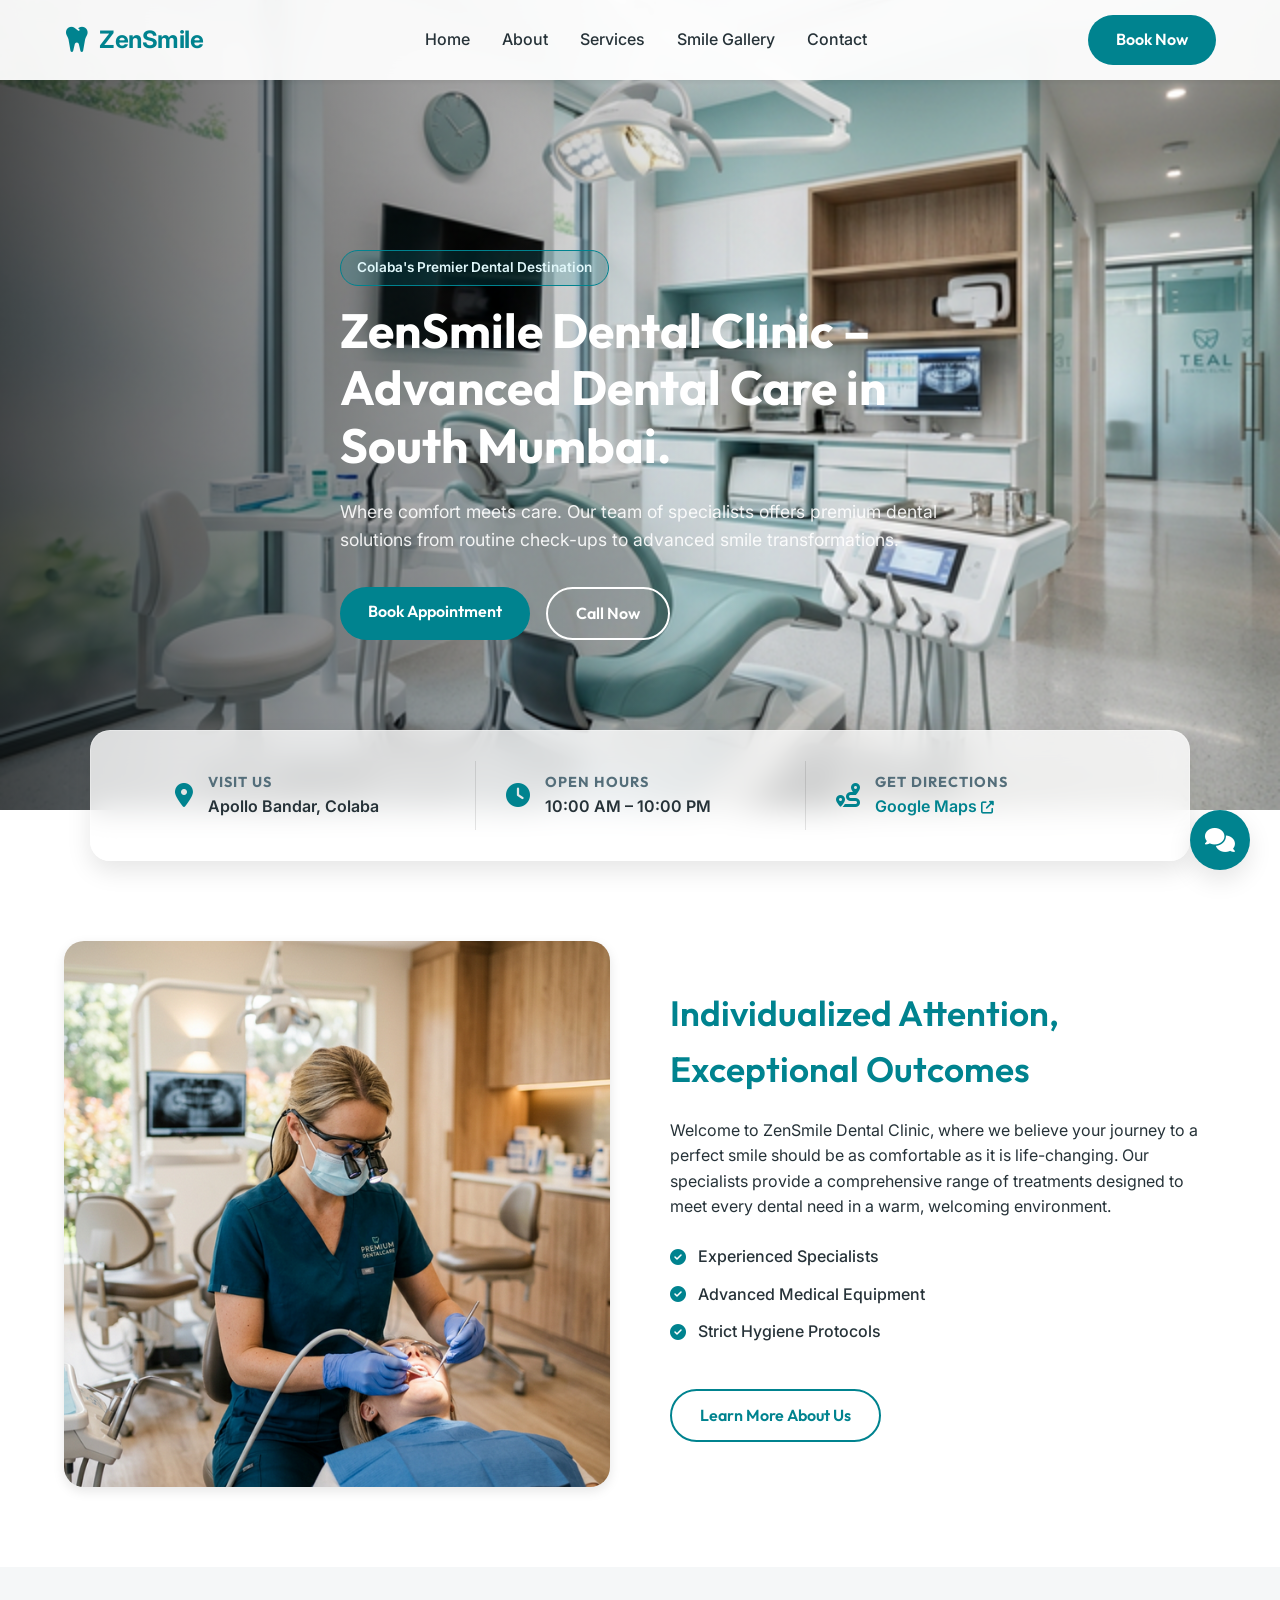
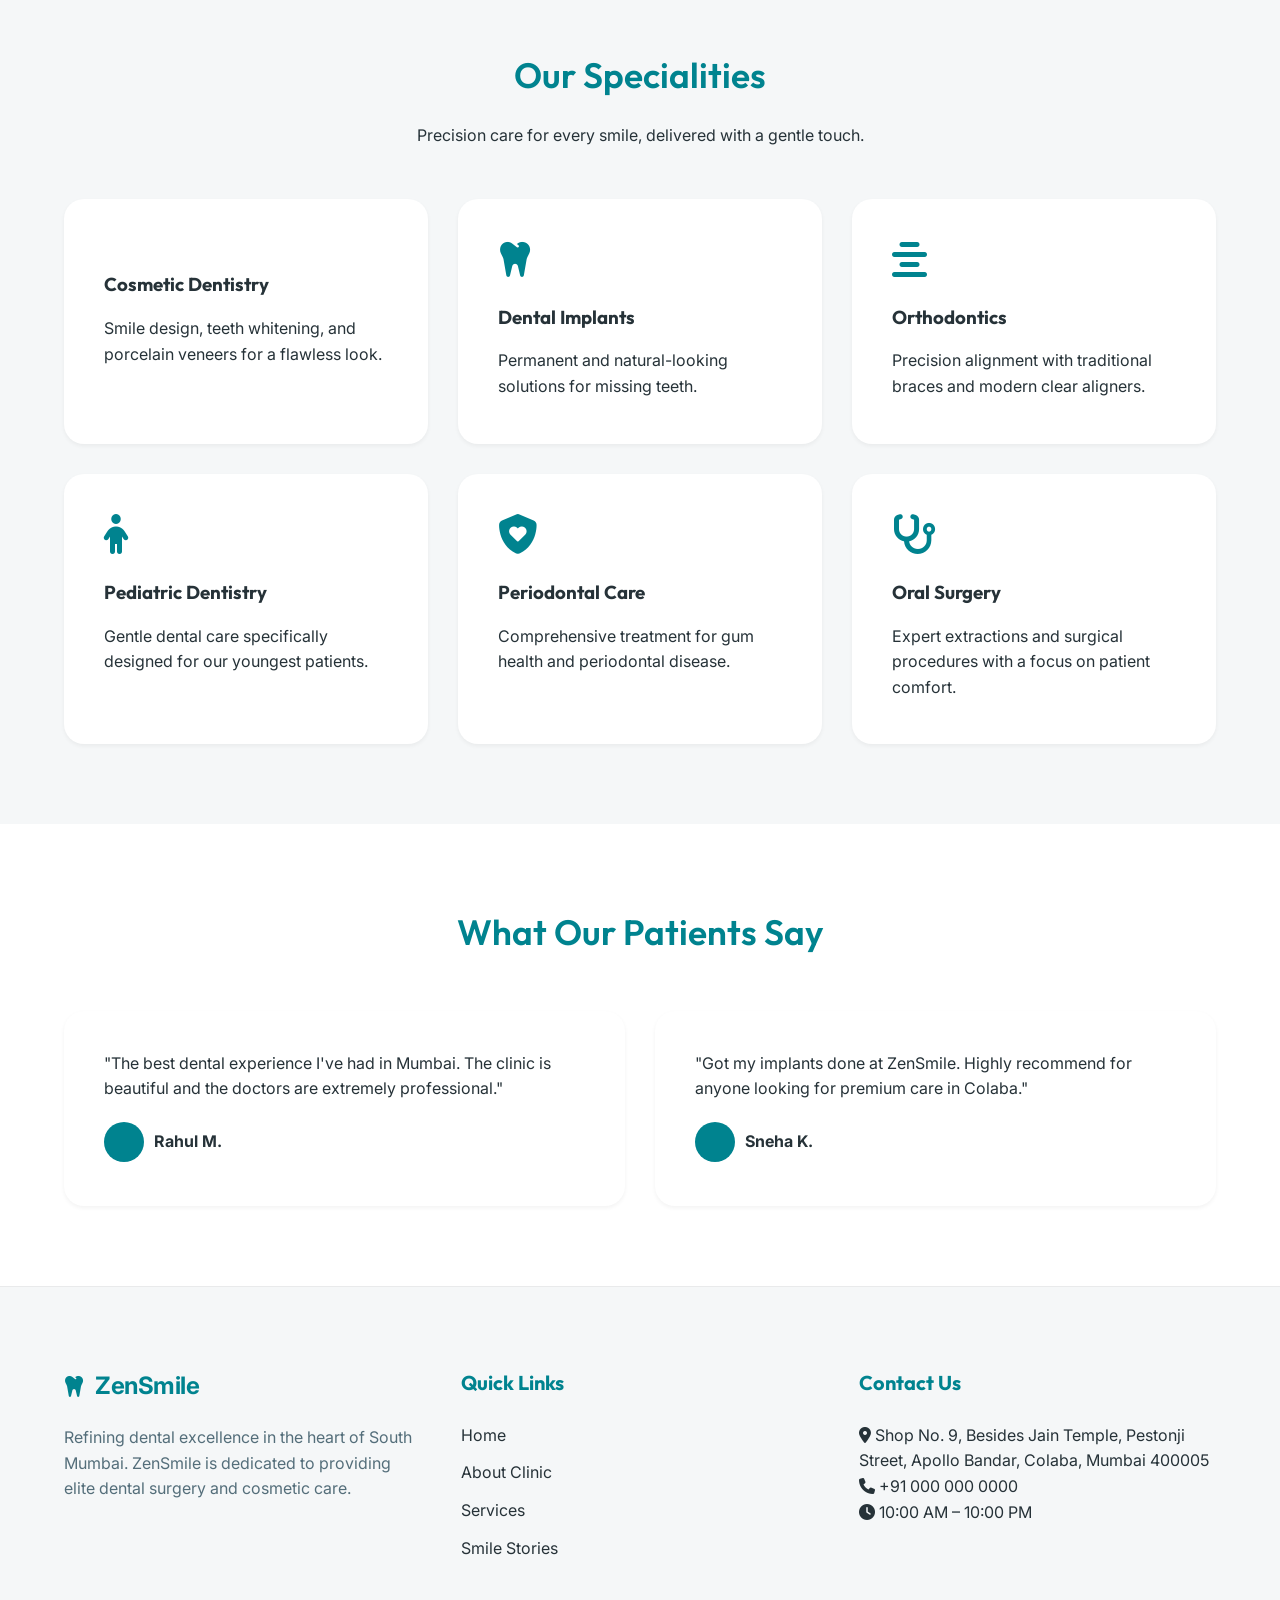
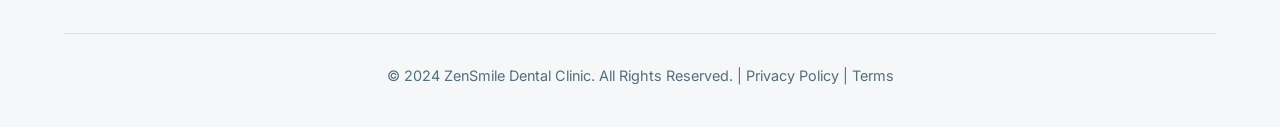
==== index.html @ 86acaf12 "Enhanced mobile UX, added hamburger menu, and entrance animations for 'wow' factor" ====
<!DOCTYPE html>
<html lang="en">
<head>
    <meta charset="UTF-8">
    <meta name="viewport" content="width=device-width, initial-scale=1.0">
    <title>ZenSmile Dental Clinic – Advanced Dental Care in Colaba, Mumbai</title>
    <meta name="description" content="ZenSmile Dental Clinic in Colaba, South Mumbai offers advanced dental care including implants, cosmetics, and orthodontics in a premium, comforting environment.">
    <link rel="stylesheet" href="styles.css">
    <!-- Font Awesome for Icons -->
    <link rel="stylesheet" href="https://cdnjs.cloudflare.com/ajax/libs/font-awesome/6.4.0/css/all.min.css">
    <!-- Local Business Schema -->
    <script type="application/ld+json">
    {
      "@context": "https://schema.org",
      "@type": "Dentist",
      "name": "ZenSmile Dental Clinic",
      "image": "zensmile_hero_clinic_1773650674306.png",
      "@id": "",
      "url": "index.html",
      "telephone": "+910000000000",
      "address": {
        "@type": "PostalAddress",
        "streetAddress": "Shop No. 9, Besides Jain Temple, Pestonji Street, near Nariman House, Apollo Bandar",
        "addressLocality": "Colaba, Mumbai",
        "postalCode": "400005",
        "addressCountry": "IN"
      },
      "geo": {
        "@type": "GeoCoordinates",
        "latitude": 18.9254843,
        "longitude": 72.8295625
      },
      "openingHoursSpecification": {
        "@type": "OpeningHoursSpecification",
        "dayOfWeek": [
          "Monday",
          "Tuesday",
          "Wednesday",
          "Thursday",
          "Friday",
          "Saturday",
          "Sunday"
        ],
        "opens": "10:00",
        "closes": "22:00"
      }
    }
    </script>
</head>
<body class="loading">

    <!-- Preloader -->
    <div id="preloader">
        <div class="loader-logo">ZenSmile</div>
        <div class="loader-bar"></div>
    </div>

    <!-- Navbar -->
    <nav class="navbar">
        <div class="container nav-container">
            <a href="index.html" class="logo">
                <i class="fas fa-tooth" style="color: var(--primary-teal); font-size: 1.8rem;"></i>
                <span class="logo-text">ZenSmile</span>
            </a>
            <ul class="nav-links">
                <li><a href="index.html">Home</a></li>
                <li><a href="about.html">About</a></li>
                <li><a href="services.html">Services</a></li>
                <li><a href="gallery.html">Smile Gallery</a></li>
                <li><a href="contact.html">Contact</a></li>
            </ul>
            <div class="menu-toggle" id="menu-toggle">
                <span></span>
                <span></span>
                <span></span>
            </div>
            <a href="contact.html" class="btn btn-primary" id="header-cta">Book Now</a>
        </div>
    </nav>

    <!-- Hero Section -->
    <section class="hero-section">
        <div class="hero-overlay"></div>
        <div class="container">
            <div class="hero-content reveal">
                <span class="badge">Colaba's Premier Dental Destination</span>
                <h1 class="heading-lg">ZenSmile Dental Clinic – Advanced Dental Care in South Mumbai.</h1>
                <p class="hero-subtext">Where comfort meets care. Our team of specialists offers premium dental solutions from routine check-ups to advanced smile transformations.</p>
                <div class="hero-btns">
                    <a href="contact.html" class="btn btn-primary">Book Appointment</a>
                    <a href="tel:+910000000000" class="btn btn-outline">Call Now</a>
                </div>
            </div>
        </div>
    </section>

    <!-- Quick Info Strip -->
    <section class="info-strip reveal delay-1">
        <div class="container strip-grid">
            <div class="info-item">
                <i class="fas fa-map-marker-alt"></i>
                <div>
                    <h4>Visit Us</h4>
                    <p>Apollo Bandar, Colaba</p>
                </div>
            </div>
            <div class="info-item border-left">
                <i class="fas fa-clock"></i>
                <div>
                    <h4>Open Hours</h4>
                    <p>10:00 AM – 10:00 PM</p>
                </div>
            </div>
            <div class="info-item border-left">
                <i class="fas fa-route"></i>
                <div>
                    <h4>Get Directions</h4>
                    <p><a href="https://maps.app.goo.gl/ycZhYj2VuiGeoVY66" target="_blank" style="color: var(--primary-teal);">Google Maps <i class="fas fa-external-link-alt" style="font-size: 0.8rem;"></i></a></p>
                </div>
            </div>
        </div>
    </section>

    <!-- About Snippet -->
    <section class="section-padding about-teaser reveal">
        <div class="container grid-2">
            <div class="about-image reveal delay-1">
                <img src="zensmile_dentist_work_1773650717336.png" alt="ZenSmile Dentist at work" class="img-responsive rounded-card">
            </div>
            <div class="about-text">
                <h2 class="heading-md">Individualized Attention, Exceptional Outcomes</h2>
                <p>Welcome to ZenSmile Dental Clinic, where we believe your journey to a perfect smile should be as comfortable as it is life-changing. Our specialists provide a comprehensive range of treatments designed to meet every dental need in a warm, welcoming environment.</p>
                <ul class="check-list">
                    <li><i class="fas fa-check-circle"></i> Experienced Specialists</li>
                    <li><i class="fas fa-check-circle"></i> Advanced Medical Equipment</li>
                    <li><i class="fas fa-check-circle"></i> Strict Hygiene Protocols</li>
                </ul>
                <a href="about.html" class="btn btn-outline" style="margin-top: 20px;">Learn More About Us</a>
            </div>
        </div>
    </section>

    <!-- Specialities Section -->
    <section class="section-padding bg-soft reveal" id="specialities">
        <div class="container">
            <div class="section-header text-center reveal delay-1">
                <h2 class="heading-md">Our Specialities</h2>
                <p>Precision care for every smile, delivered with a gentle touch.</p>
            </div>
            <div class="card-grid">
                <div class="card">
                    <i class="fas fa-sparkles card-icon"></i>
                    <h3>Cosmetic Dentistry</h3>
                    <p>Smile design, teeth whitening, and porcelain veneers for a flawless look.</p>
                </div>
                <div class="card">
                    <i class="fas fa-tooth card-icon"></i>
                    <h3>Dental Implants</h3>
                    <p>Permanent and natural-looking solutions for missing teeth.</p>
                </div>
                <div class="card">
                    <i class="fas fa-align-center card-icon"></i>
                    <h3>Orthodontics</h3>
                    <p>Precision alignment with traditional braces and modern clear aligners.</p>
                </div>
                <div class="card">
                    <i class="fas fa-child card-icon"></i>
                    <h3>Pediatric Dentistry</h3>
                    <p>Gentle dental care specifically designed for our youngest patients.</p>
                </div>
                <div class="card">
                    <i class="fas fa-shield-heart card-icon"></i>
                    <h3>Periodontal Care</h3>
                    <p>Comprehensive treatment for gum health and periodontal disease.</p>
                </div>
                <div class="card">
                    <i class="fas fa-stethoscope card-icon"></i>
                    <h3>Oral Surgery</h3>
                    <p>Expert extractions and surgical procedures with a focus on patient comfort.</p>
                </div>
            </div>
        </div>
    </section>

    <!-- Testimonials Slider -->
    <section class="section-padding reveal">
        <div class="container">
            <div class="text-center reveal delay-1">
                <h2 class="heading-md">What Our Patients Say</h2>
            </div>
            <div class="card-grid">
                <div class="card">
                    <p>"The best dental experience I've had in Mumbai. The clinic is beautiful and the doctors are extremely professional."</p>
                    <div style="margin-top: 20px; display: flex; align-items: center; gap: 10px;">
                        <div style="width: 40px; height: 40px; background: var(--primary-teal); border-radius: 50%;"></div>
                        <strong>Rahul M.</strong>
                    </div>
                </div>
                <div class="card">
                    <p>"Got my implants done at ZenSmile. Highly recommend for anyone looking for premium care in Colaba."</p>
                    <div style="margin-top: 20px; display: flex; align-items: center; gap: 10px;">
                        <div style="width: 40px; height: 40px; background: var(--primary-teal); border-radius: 50%;"></div>
                        <strong>Sneha K.</strong>
                    </div>
                </div>
            </div>
        </div>
    </section>

    <!-- Footer -->
    <footer>
        <div class="container">
            <div class="footer-grid">
                <div class="footer-brand">
                    <div class="logo">
                        <i class="fas fa-tooth" style="color: var(--primary-teal); font-size: 1.5rem;"></i>
                        <span class="logo-text">ZenSmile</span>
                    </div>
                    <p>Refining dental excellence in the heart of South Mumbai. ZenSmile is dedicated to providing elite dental surgery and cosmetic care.</p>
                </div>
                <div class="footer-section">
                    <h4>Quick Links</h4>
                    <ul class="footer-links">
                        <li><a href="index.html">Home</a></li>
                        <li><a href="about.html">About Clinic</a></li>
                        <li><a href="services.html">Services</a></li>
                        <li><a href="gallery.html">Smile Stories</a></li>
                    </ul>
                </div>
                <div class="footer-section">
                    <h4>Contact Us</h4>
                    <p><i class="fas fa-map-marker-alt"></i> Shop No. 9, Besides Jain Temple, Pestonji Street, Apollo Bandar, Colaba, Mumbai 400005</p>
                    <p><i class="fas fa-phone"></i> +91 000 000 0000</p>
                    <p><i class="fas fa-clock"></i> 10:00 AM – 10:00 PM</p>
                </div>
            </div>
            <div class="footer-bottom">
                <p>&copy; 2024 ZenSmile Dental Clinic. All Rights Reserved. | <a href="#">Privacy Policy</a> | <a href="#">Terms</a></p>
            </div>
        </div>
    </footer>

    <!-- Chatbot Script Integration -->
    <script src="zenbot.js"></script>
    <script src="main.js"></script>
</body>
</html>
---- styles.css ----
@import url('https://fonts.googleapis.com/css2?family=Outfit:wght@300;400;600;700&family=Inter:wght@300;400;500;600&display=swap');

:root {
    --primary-teal: #00838F;
    --secondary-teal: #E0F7FA;
    --dark-teal: #006064;
    --accent-gold: #D4AF37;
    --text-dark: #263238;
    --text-light: #546E7A;
    --white: #FFFFFF;
    --soft-gray: #F5F7F8;
    --shadow-sm: 0 2px 4px rgba(0,0,0,0.05);
    --shadow-md: 0 4px 12px rgba(0,0,0,0.1);
    --shadow-lg: 0 10px 25px rgba(0,0,0,0.1);
    --transition-smooth: all 0.5s cubic-bezier(0.4, 0, 0.2, 1);
    --card-radius: 20px;
    --glass: rgba(255, 255, 255, 0.8);
}

* {
    margin: 0;
    padding: 0;
    box-sizing: border-box;
}

html {
    scroll-behavior: smooth;
}

body {
    font-family: 'Inter', sans-serif;
    color: var(--text-dark);
    line-height: 1.6;
    background-color: var(--white);
    overflow-x: hidden;
}

h1, h2, h3, h4, .brand-font {
    font-family: 'Outfit', sans-serif;
}

a {
    text-decoration: none;
    color: inherit;
    transition: var(--transition-smooth);
}

ul {
    list-style: none;
}

.container {
    max-width: 1200px;
    margin: 0 auto;
    padding: 0 24px;
}

.btn {
    display: inline-block;
    padding: 12px 28px;
    border-radius: 50px;
    font-weight: 600;
    cursor: pointer;
    transition: var(--transition-smooth);
    border: none;
    font-family: 'Outfit', sans-serif;
    text-align: center;
}

.btn-primary {
    background-color: var(--primary-teal);
    color: var(--white);
}

.btn-primary:hover {
    background-color: var(--dark-teal);
    transform: translateY(-2px);
    box-shadow: var(--shadow-md);
}

.btn-outline {
    background-color: transparent;
    border: 2px solid var(--primary-teal);
    color: var(--primary-teal);
}

.btn-outline:hover {
    background-color: var(--primary-teal);
    color: var(--white);
}

.section-padding {
    padding: 80px 0;
}

.heading-lg {
    font-size: 3rem;
    font-weight: 700;
    margin-bottom: 24px;
    line-height: 1.2;
}

.heading-md {
    font-size: 2.2rem;
    font-weight: 600;
    margin-bottom: 20px;
    color: var(--primary-teal);
}

.text-center {
    text-align: center;
}

/* Navbar */
.navbar {
    position: fixed;
    top: 0;
    width: 100%;
    background: rgba(255, 255, 255, 0.95);
    backdrop-filter: blur(10px);
    z-index: 1000;
    box-shadow: var(--shadow-sm);
    padding: 15px 0;
}

.nav-container {
    display: flex;
    justify-content: space-between;
    align-items: center;
}

.logo {
    display: flex;
    align-items: center;
    gap: 10px;
}

.logo-text {
    font-size: 1.5rem;
    font-weight: 700;
    color: var(--primary-teal);
    letter-spacing: -0.5px;
}

.nav-links {
    display: flex;
    gap: 32px;
}

.menu-toggle {
    display: none;
    flex-direction: column;
    gap: 6px;
    cursor: pointer;
}

.menu-toggle span {
    width: 28px;
    height: 3px;
    background: var(--primary-teal);
    border-radius: 2px;
    transition: var(--transition-smooth);
}

.menu-toggle.active span:nth-child(1) { transform: rotate(45deg) translate(6px, 6px); }
.menu-toggle.active span:nth-child(2) { opacity: 0; }
.menu-toggle.active span:nth-child(3) { transform: rotate(-45deg) translate(6px, -6px); }

.nav-links a {
    font-weight: 500;
    color: var(--text-dark);
}

.nav-links a:hover {
    color: var(--primary-teal);
}

/* Footer */
footer {
    background-color: var(--soft-gray);
    padding: 80px 0 40px;
    border-top: 1px solid rgba(0,0,0,0.05);
}

.footer-grid {
    display: grid;
    grid-template-columns: repeat(auto-fit, minmax(250px, 1fr));
    gap: 40px;
    margin-bottom: 60px;
}

.footer-brand p {
    margin: 20px 0;
    color: var(--text-light);
}

.footer-section h4 {
    font-size: 1.25rem;
    margin-bottom: 24px;
    color: var(--primary-teal);
}

.footer-links li {
    margin-bottom: 12px;
}

/* Preloader */
#preloader {
    position: fixed;
    top: 0;
    left: 0;
    width: 100%;
    height: 100%;
    background: var(--white);
    display: flex;
    flex-direction: column;
    align-items: center;
    justify-content: center;
    z-index: 9999;
    transition: opacity 0.5s ease;
}

.loader-logo {
    font-size: 2.5rem;
    color: var(--primary-teal);
    font-weight: 700;
    font-family: 'Outfit', sans-serif;
    margin-bottom: 20px;
    animation: pulse 1.5s infinite;
}

@keyframes pulse {
    0% { transform: scale(1); opacity: 0.8; }
    50% { transform: scale(1.05); opacity: 1; }
    100% { transform: scale(1); opacity: 0.8; }
}

.loader-bar {
    width: 200px;
    height: 3px;
    background: var(--soft-gray);
    position: relative;
    overflow: hidden;
}

.loader-bar::after {
    content: '';
    position: absolute;
    left: -100%;
    width: 100%;
    height: 100%;
    background: var(--primary-teal);
    animation: loading 1.5s infinite;
}

@keyframes loading {
    0% { left: -100%; }
    100% { left: 100%; }
}

/* Animations */
.reveal {
    opacity: 0;
    transform: translateY(30px);
    transition: var(--transition-smooth);
}

.reveal-visible {
    opacity: 1;
    transform: translateY(0);
}

.delay-1 { transition-delay: 0.1s; }
.delay-2 { transition-delay: 0.2s; }
.delay-3 { transition-delay: 0.3s; }

.footer-bottom {
    border-top: 1px solid rgba(0,0,0,0.1);
    padding-top: 30px;
    text-align: center;
    color: var(--text-light);
    font-size: 0.9rem;
}

@media (max-width: 768px) {
    .nav-links {
        display: none;
    }
    .heading-lg {
        font-size: 2.2rem;
    }
}

/* Home Page Sections */
.hero-section {
    height: 90vh;
    background: url('zensmile_hero_clinic_1773650674306.png') no-repeat center center/cover;
    display: flex;
    align-items: center;
    position: relative;
    color: var(--white);
    padding-top: 80px;
}

.hero-overlay {
    position: absolute;
    top: 0;
    left: 0;
    width: 60%;
    height: 100%;
    background: linear-gradient(to right, rgba(0,0,0,0.7) 0%, rgba(0,0,0,0) 100%);
    z-index: 1;
}

.hero-content {
    position: relative;
    z-index: 2;
    max-width: 600px;
}

.badge {
    display: inline-block;
    padding: 6px 16px;
    background: rgba(0, 131, 143, 0.2);
    border: 1px solid var(--primary-teal);
    border-radius: 50px;
    font-size: 0.85rem;
    font-weight: 600;
    margin-bottom: 16px;
    color: var(--secondary-teal);
}

.hero-subtext {
    font-size: 1.1rem;
    margin-bottom: 32px;
    opacity: 0.9;
}

.hero-btns {
    display: flex;
    gap: 16px;
}

.hero-btns .btn-outline {
    border-color: var(--white);
    color: var(--white);
}

.hero-btns .btn-outline:hover {
    background: var(--white);
    color: var(--primary-teal);
}

@media (max-width: 768px) {
    .nav-links {
        display: none;
        flex-direction: column;
        position: absolute;
        top: 100%;
        left: 0;
        width: 100%;
        background: var(--white);
        padding: 40px 24px;
        box-shadow: var(--shadow-md);
        gap: 20px;
        z-index: 1000;
    }
    .nav-links.active {
        display: flex;
    }
    .menu-toggle {
        display: flex;
    }
    .hero-section {
        height: 70vh;
        text-align: center;
    }
    .hero-overlay {
        width: 100%;
        background: radial-gradient(circle, rgba(0,0,0,0.5) 0%, rgba(0,0,0,0.8) 100%);
    }
    .hero-content {
        margin: 0 auto;
    }
    .hero-btns {
        justify-content: center;
    }
}

/* Info Strip */
.info-strip {
    background: var(--glass);
    backdrop-filter: blur(15px);
    padding: 30px;
    margin-top: -80px;
    position: relative;
    z-index: 10;
    box-shadow: var(--shadow-lg);
    border-radius: 20px;
    max-width: 1100px;
    margin-left: auto;
    margin-right: auto;
    border: 1px solid rgba(255,255,255,0.3);
}

@media (max-width: 768px) {
    .info-strip {
        margin-top: -40px;
        width: 90%;
        padding: 20px 10px;
    }
    .strip-grid {
        grid-template-columns: 1fr;
        gap: 20px;
    }
    .border-left {
        border-left: none;
        border-top: 1px solid rgba(0,0,0,0.05);
        padding-top: 20px;
    }
}

.strip-grid {
    display: grid;
    grid-template-columns: repeat(3, 1fr);
    align-items: center;
}

.info-item {
    display: flex;
    align-items: center;
    gap: 15px;
    padding: 10px 30px;
}

.info-item i {
    font-size: 1.5rem;
    color: var(--primary-teal);
}

.info-item h4 {
    font-size: 0.9rem;
    color: var(--text-light);
    text-transform: uppercase;
    letter-spacing: 1px;
}

.info-item p {
    font-weight: 600;
}

.border-left {
    border-left: 1px solid rgba(0,0,0,0.1);
}

/* Layout Utilities */
.grid-2 {
    display: grid;
    grid-template-columns: 1fr 1fr;
    gap: 60px;
    align-items: center;
}

.img-responsive {
    width: 100%;
    height: auto;
    display: block;
}

.rounded-card {
    border-radius: var(--card-radius);
    box-shadow: var(--shadow-md);
}

.bg-soft {
    background-color: var(--soft-gray);
}

.check-list {
    margin: 24px 0;
}

.check-list li {
    display: flex;
    align-items: center;
    gap: 12px;
    margin-bottom: 12px;
    font-weight: 500;
}

.check-list li i {
    color: var(--primary-teal);
}
/* Page Header */
.page-header {
    background: var(--primary-teal);
    color: var(--white);
    padding: 120px 0 60px;
    text-align: center;
}

.page-header p {
    font-size: 1.2rem;
    opacity: 0.9;
}

/* Services Page */
.services-grid {
    display: flex;
    flex-direction: column;
    gap: 80px;
}

.service-box {
    display: grid;
    grid-template-columns: 1fr 1.2fr;
    gap: 60px;
    align-items: center;
}

.service-box:nth-child(even) {
    grid-template-columns: 1.2fr 1fr;
}

/* Form Styles */
.form-group {
    margin-bottom: 20px;
}

.form-group input, 
.form-group select, 
.form-group textarea {
    width: 100%;
    padding: 14px 20px;
    border: 1px solid rgba(0,0,0,0.1);
    border-radius: 8px;
    font-family: 'Inter', sans-serif;
    font-size: 1rem;
    transition: var(--transition-smooth);
}

.form-group input:focus, 
.form-group select:focus, 
.form-group textarea:focus {
    outline: none;
    border-color: var(--primary-teal);
    box-shadow: 0 0 0 3px rgba(0, 131, 143, 0.1);
}

.w-100 {
    width: 100%;
}

.contact-info {
    padding-left: 40px;
}

.info-block p {
    margin-bottom: 20px;
}

.map-container {
    overflow: hidden;
    margin-top: 30px;
}

@media (max-width: 768px) {
    .grid-2, .service-box, .service-box:nth-child(even) {
        grid-template-columns: 1fr;
        gap: 40px;
    }
    .contact-info {
        padding-left: 0;
    }
}

/* Gallery */
.gallery-grid {
    display: grid;
    grid-template-columns: repeat(auto-fit, minmax(300px, 1fr));
    gap: 24px;
}

.gallery-item {
    position: relative;
    overflow: hidden;
    height: 350px;
    cursor: pointer;
}

.gallery-item img {
    width: 100%;
    height: 100%;
    object-fit: cover;
    transition: var(--transition-smooth);
}

.gallery-overlay {
    position: absolute;
    top: 0;
    left: 0;
    width: 100%;
    height: 100%;
    background: rgba(0, 131, 143, 0.7);
    display: flex;
    align-items: center;
    justify-content: center;
    color: var(--white);
    opacity: 0;
    transition: var(--transition-smooth);
    font-weight: 600;
    font-size: 1.2rem;
}

.gallery-item:hover img {
    transform: scale(1.1);
}

.gallery-item:hover .gallery-overlay {
    opacity: 1;
}

/* ZenBot Modal */
.zenbot-window {
    position: fixed;
    bottom: 100px;
    right: 30px;
    width: 380px;
    height: 500px;
    background: var(--white);
    border-radius: 20px;
    box-shadow: var(--shadow-lg);
    z-index: 1001;
    display: none;
    flex-direction: column;
    overflow: hidden;
    animation: slideUp 0.4s cubic-bezier(0.4, 0, 0.2, 1);
}

@keyframes slideUp {
    from { transform: translateY(50px); opacity: 0; }
    to { transform: translateY(0); opacity: 1; }
}

.zenbot-header {
    background: var(--primary-teal);
    color: var(--white);
    padding: 20px;
    display: flex;
    align-items: center;
    gap: 15px;
}

.zenbot-header h3 {
    font-size: 1.1rem;
    margin: 0;
}

.zenbot-messages {
    flex: 1;
    padding: 20px;
    overflow-y: auto;
    background: var(--soft-gray);
    display: flex;
    flex-direction: column;
    gap: 12px;
}

.msg {
    padding: 10px 16px;
    border-radius: 15px;
    max-width: 85%;
    font-size: 0.95rem;
}

.msg-bot {
    background: var(--white);
    align-self: flex-start;
    border-bottom-left-radius: 2px;
    box-shadow: var(--shadow-sm);
}

.msg-user {
    background: var(--primary-teal);
    color: var(--white);
    align-self: flex-end;
    border-bottom-right-radius: 2px;
}

.zenbot-input {
    padding: 15px;
    background: var(--white);
    border-top: 1px solid rgba(0,0,0,0.05);
    display: flex;
    gap: 10px;
}

.zenbot-input input {
    flex: 1;
    border: 1px solid rgba(0,0,0,0.1);
    padding: 10px 15px;
    border-radius: 25px;
}

.zenbot-input button {
    background: var(--primary-teal);
    color: var(--white);
    border: none;
    width: 40px;
    height: 40px;
    border-radius: 50%;
    cursor: pointer;
}

/* Cards */
.card-grid {
    display: grid;
    grid-template-columns: repeat(auto-fit, minmax(300px, 1fr));
    gap: 30px;
    margin-top: 50px;
}

.card {
    background: var(--white);
    padding: 40px;
    border-radius: var(--card-radius);
    box-shadow: var(--shadow-sm);
    transition: var(--transition-smooth);
    border-bottom: 4px solid transparent;
}

.card:hover {
    transform: translateY(-10px);
    box-shadow: var(--shadow-lg);
    border-color: var(--primary-teal);
}

.card-icon {
    font-size: 2.5rem;
    color: var(--primary-teal);
    margin-bottom: 24px;
}

.card h3 {
    margin-bottom: 16px;
}

/* Chatbot Bubble */
.zenbot-bubble {
    position: fixed;
    bottom: 30px;
    right: 30px;
    width: 60px;
    height: 60px;
    background: var(--primary-teal);
    color: var(--white);
    border-radius: 50%;
    display: flex;
    align-items: center;
    justify-content: center;
    font-size: 1.5rem;
    box-shadow: var(--shadow-lg);
    cursor: pointer;
    z-index: 1000;
    transition: var(--transition-smooth);
}

.zenbot-bubble:hover {
    transform: scale(1.1) rotate(5deg);
}
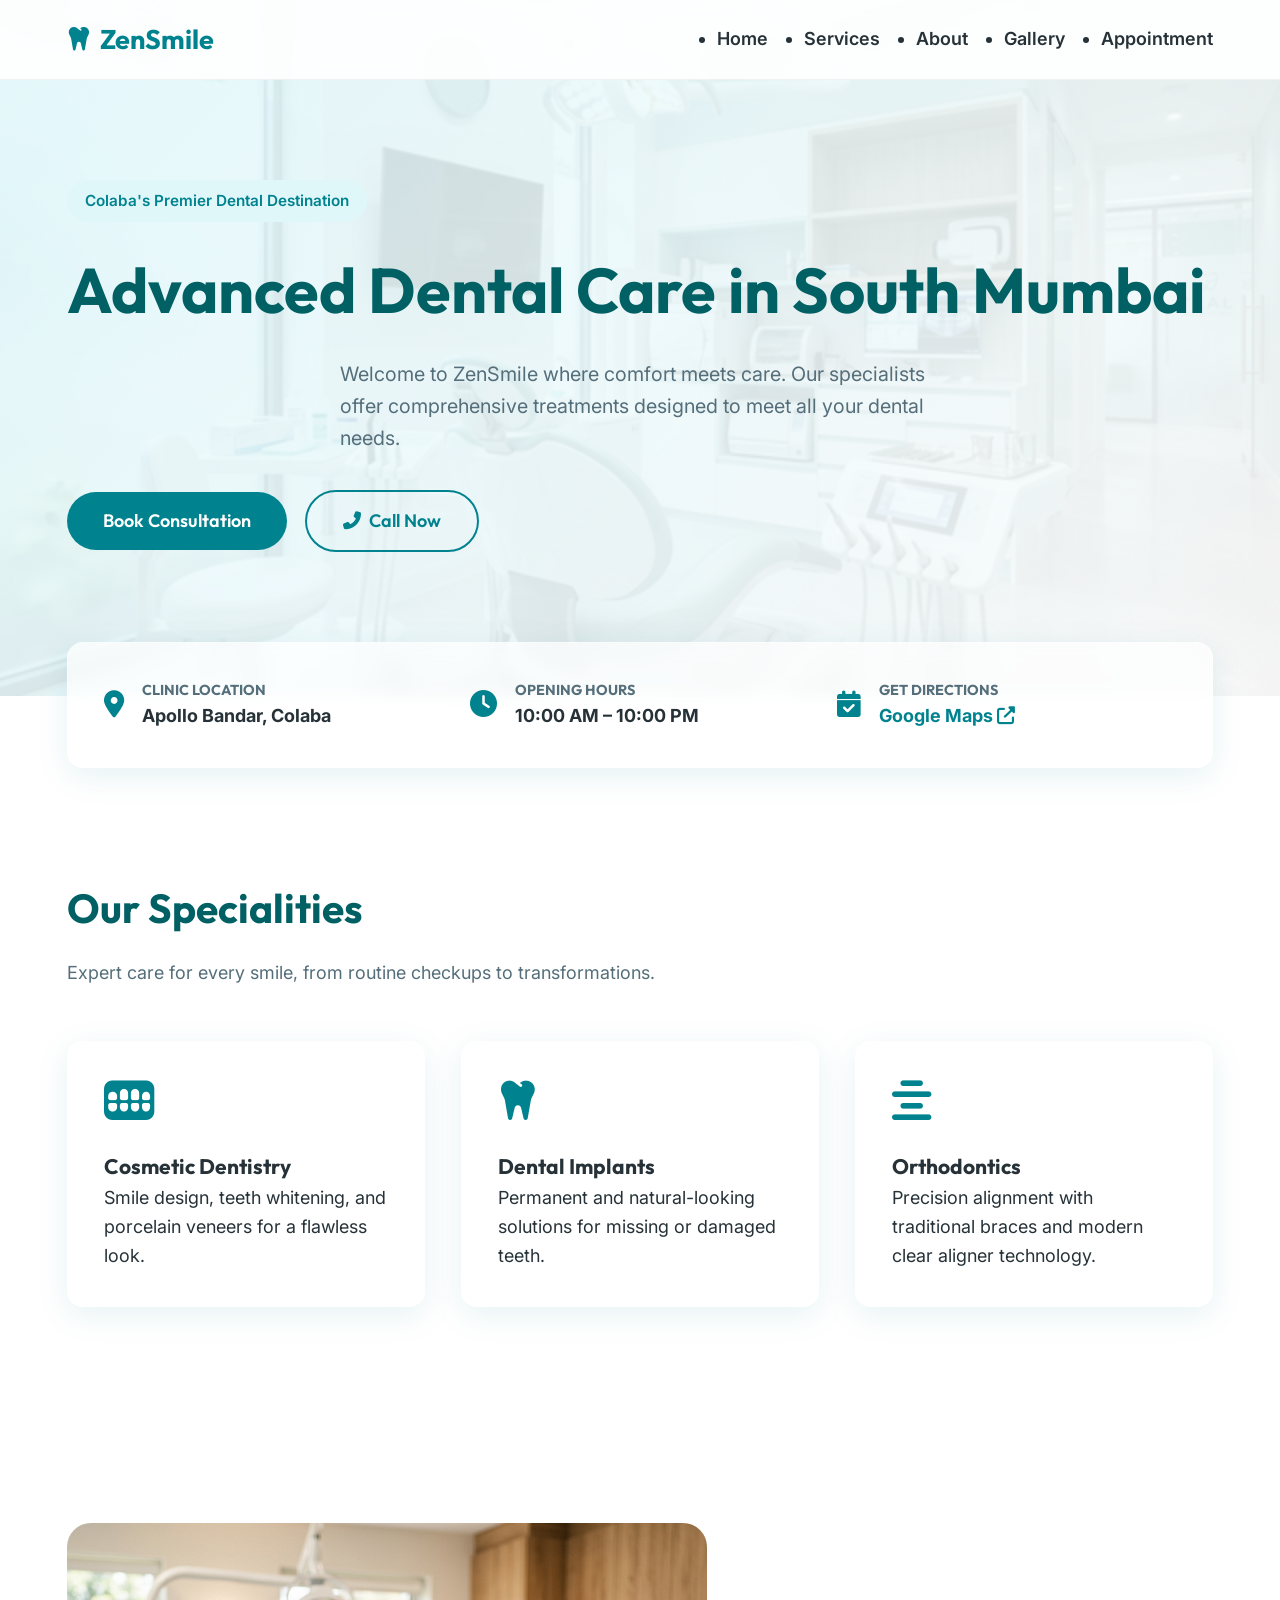
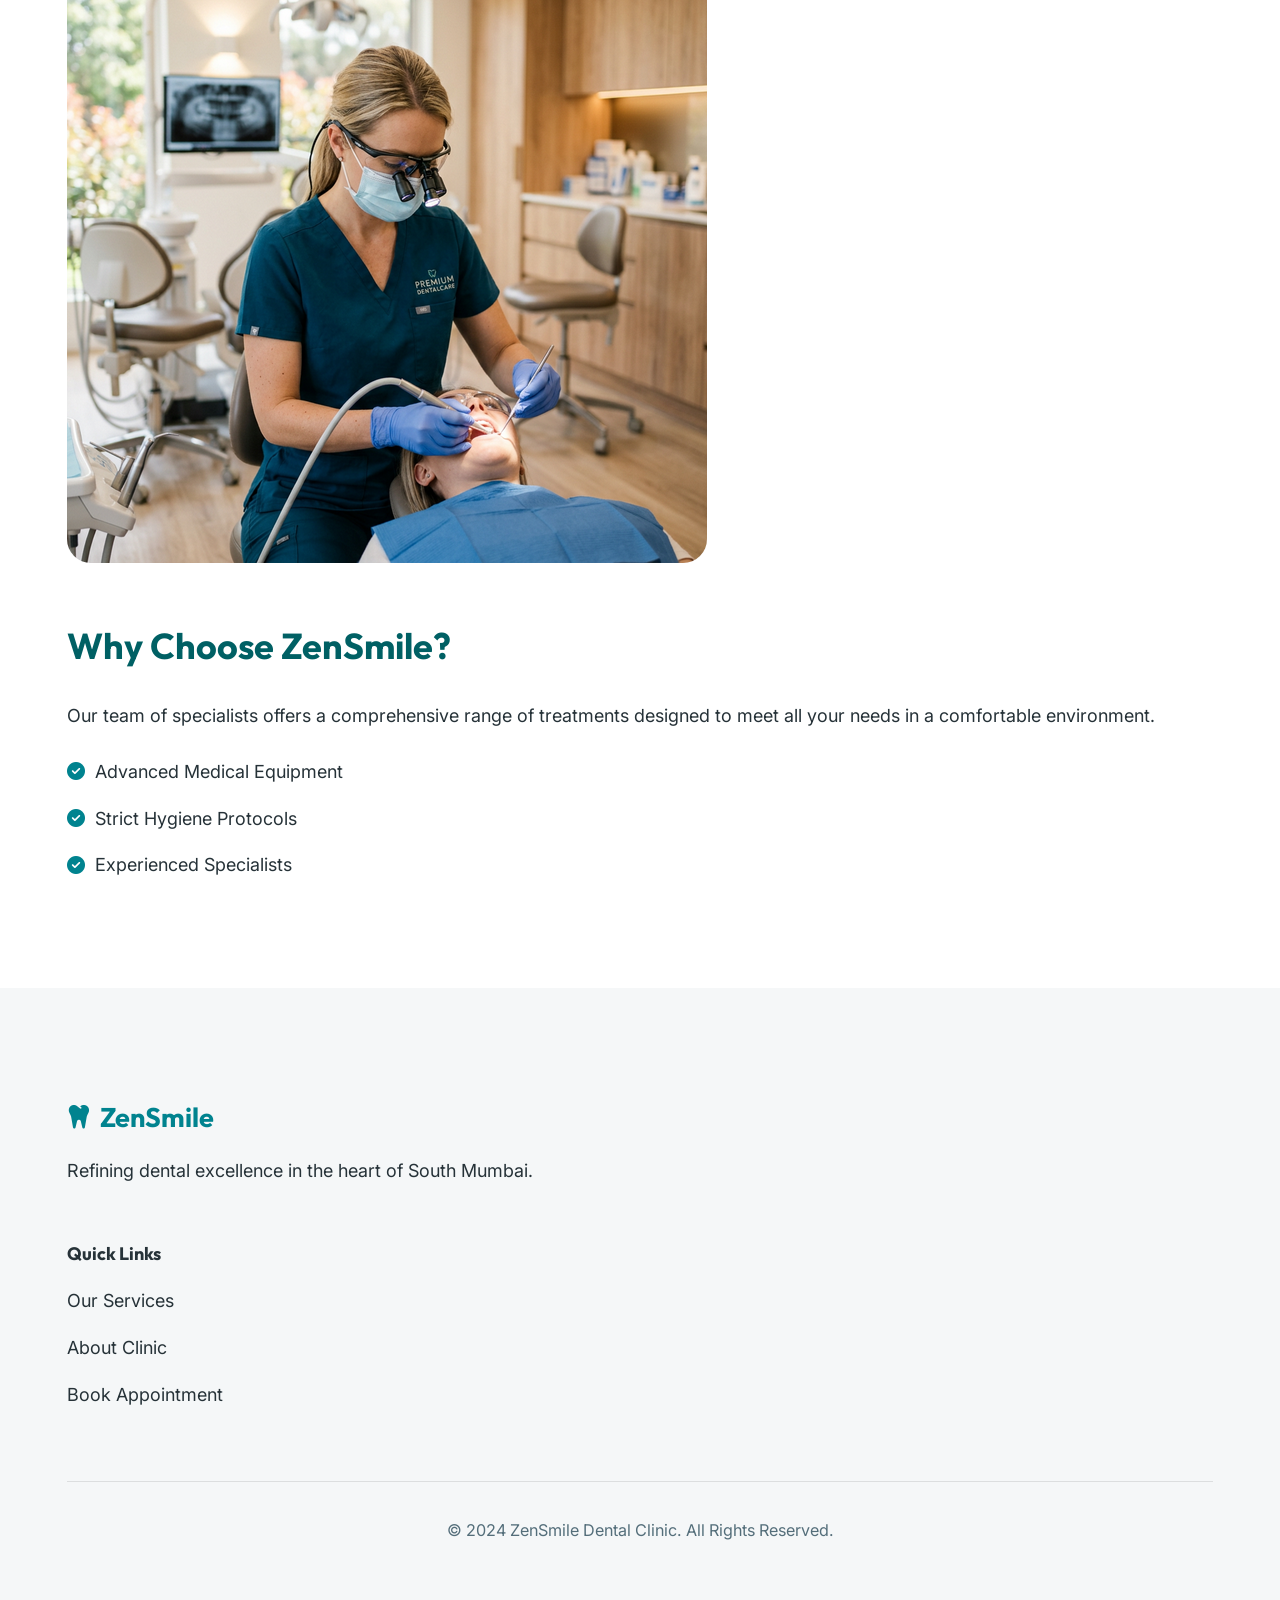
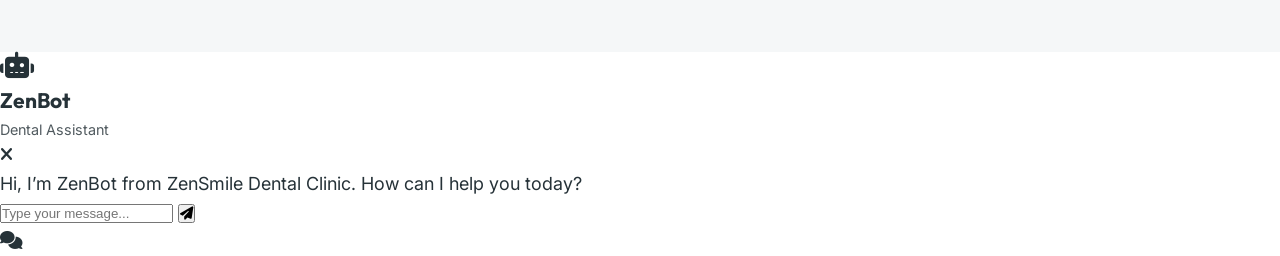
==== commit 009aa9c2: "Rewrite: Completed mobile-first overhaul with glassmorphism, scroll progress, and 3D effects" ====
--- a/index.html
+++ b/index.html
@@ -3,244 +3,150 @@
 <head>
     <meta charset="UTF-8">
     <meta name="viewport" content="width=device-width, initial-scale=1.0">
-    <title>ZenSmile Dental Clinic – Advanced Dental Care in Colaba, Mumbai</title>
-    <meta name="description" content="ZenSmile Dental Clinic in Colaba, South Mumbai offers advanced dental care including implants, cosmetics, and orthodontics in a premium, comforting environment.">
+    <title>ZenSmile Dental Clinic | Advanced Dental Care Mumbai</title>
+    <meta name="description" content="Premium mobile-first dental clinic website in Colaba, South Mumbai. Specialist care in a comforting environment.">
     <link rel="stylesheet" href="styles.css">
-    <!-- Font Awesome for Icons -->
     <link rel="stylesheet" href="https://cdnjs.cloudflare.com/ajax/libs/font-awesome/6.4.0/css/all.min.css">
-    <!-- Local Business Schema -->
-    <script type="application/ld+json">
-    {
-      "@context": "https://schema.org",
-      "@type": "Dentist",
-      "name": "ZenSmile Dental Clinic",
-      "image": "zensmile_hero_clinic_1773650674306.png",
-      "@id": "",
-      "url": "index.html",
-      "telephone": "+910000000000",
-      "address": {
-        "@type": "PostalAddress",
-        "streetAddress": "Shop No. 9, Besides Jain Temple, Pestonji Street, near Nariman House, Apollo Bandar",
-        "addressLocality": "Colaba, Mumbai",
-        "postalCode": "400005",
-        "addressCountry": "IN"
-      },
-      "geo": {
-        "@type": "GeoCoordinates",
-        "latitude": 18.9254843,
-        "longitude": 72.8295625
-      },
-      "openingHoursSpecification": {
-        "@type": "OpeningHoursSpecification",
-        "dayOfWeek": [
-          "Monday",
-          "Tuesday",
-          "Wednesday",
-          "Thursday",
-          "Friday",
-          "Saturday",
-          "Sunday"
-        ],
-        "opens": "10:00",
-        "closes": "22:00"
-      }
-    }
-    </script>
 </head>
 <body class="loading">
 
-    <!-- Preloader -->
     <div id="preloader">
-        <div class="loader-logo">ZenSmile</div>
-        <div class="loader-bar"></div>
+        <div class="loader-content">
+            <div class="loader-text">ZenSmile</div>
+            <div class="loader-bar"></div>
+        </div>
     </div>
 
-    <!-- Navbar -->
     <nav class="navbar">
-        <div class="container nav-container">
+        <div class="container nav-flex">
             <a href="index.html" class="logo">
-                <i class="fas fa-tooth" style="color: var(--primary-teal); font-size: 1.8rem;"></i>
-                <span class="logo-text">ZenSmile</span>
+                <i class="fas fa-tooth"></i>
+                <span class="font-heading">ZenSmile</span>
             </a>
             <ul class="nav-links">
                 <li><a href="index.html">Home</a></li>
+                <li><a href="services.html">Services</a></li>
                 <li><a href="about.html">About</a></li>
-                <li><a href="services.html">Services</a></li>
-                <li><a href="gallery.html">Smile Gallery</a></li>
-                <li><a href="contact.html">Contact</a></li>
+                <li><a href="gallery.html">Gallery</a></li>
+                <li><a href="contact.html">Appointment</a></li>
             </ul>
-            <div class="menu-toggle" id="menu-toggle">
+            <div class="menu-trigger" id="menu-toggle">
                 <span></span>
                 <span></span>
                 <span></span>
             </div>
-            <a href="contact.html" class="btn btn-primary" id="header-cta">Book Now</a>
         </div>
     </nav>
 
-    <!-- Hero Section -->
-    <section class="hero-section">
-        <div class="hero-overlay"></div>
-        <div class="container">
-            <div class="hero-content reveal">
-                <span class="badge">Colaba's Premier Dental Destination</span>
-                <h1 class="heading-lg">ZenSmile Dental Clinic – Advanced Dental Care in South Mumbai.</h1>
-                <p class="hero-subtext">Where comfort meets care. Our team of specialists offers premium dental solutions from routine check-ups to advanced smile transformations.</p>
-                <div class="hero-btns">
-                    <a href="contact.html" class="btn btn-primary">Book Appointment</a>
-                    <a href="tel:+910000000000" class="btn btn-outline">Call Now</a>
+    <main>
+        <section class="hero">
+            <img src="zensmile_hero_clinic_1773650674306.png" alt="" class="hero-img-bg">
+            <div class="container hero-content reveal">
+                <span class="badge" style="display:inline-block; padding: 0.5rem 1rem; background: var(--primary-light); color: var(--primary); border-radius: 50px; margin-bottom: 1rem; font-weight: 600; font-size: 0.85rem;">Colaba's Premier Dental Destination</span>
+                <h1>Advanced Dental Care in South Mumbai</h1>
+                <p>Welcome to ZenSmile where comfort meets care. Our specialists offer comprehensive treatments designed to meet all your dental needs.</p>
+                <div class="hero-actions">
+                    <a href="contact.html" class="btn btn-primary">Book Consultation</a>
+                    <a href="tel:+910000000000" class="btn btn-outline"><i class="fas fa-phone-alt" style="margin-right: 8px;"></i> Call Now</a>
                 </div>
             </div>
-        </div>
-    </section>
+        </section>
 
-    <!-- Quick Info Strip -->
-    <section class="info-strip reveal delay-1">
-        <div class="container strip-grid">
-            <div class="info-item">
-                <i class="fas fa-map-marker-alt"></i>
-                <div>
-                    <h4>Visit Us</h4>
-                    <p>Apollo Bandar, Colaba</p>
-                </div>
-            </div>
-            <div class="info-item border-left">
-                <i class="fas fa-clock"></i>
-                <div>
-                    <h4>Open Hours</h4>
-                    <p>10:00 AM – 10:00 PM</p>
-                </div>
-            </div>
-            <div class="info-item border-left">
-                <i class="fas fa-route"></i>
-                <div>
-                    <h4>Get Directions</h4>
-                    <p><a href="https://maps.app.goo.gl/ycZhYj2VuiGeoVY66" target="_blank" style="color: var(--primary-teal);">Google Maps <i class="fas fa-external-link-alt" style="font-size: 0.8rem;"></i></a></p>
-                </div>
-            </div>
-        </div>
-    </section>
-
-    <!-- About Snippet -->
-    <section class="section-padding about-teaser reveal">
-        <div class="container grid-2">
-            <div class="about-image reveal delay-1">
-                <img src="zensmile_dentist_work_1773650717336.png" alt="ZenSmile Dentist at work" class="img-responsive rounded-card">
-            </div>
-            <div class="about-text">
-                <h2 class="heading-md">Individualized Attention, Exceptional Outcomes</h2>
-                <p>Welcome to ZenSmile Dental Clinic, where we believe your journey to a perfect smile should be as comfortable as it is life-changing. Our specialists provide a comprehensive range of treatments designed to meet every dental need in a warm, welcoming environment.</p>
-                <ul class="check-list">
-                    <li><i class="fas fa-check-circle"></i> Experienced Specialists</li>
-                    <li><i class="fas fa-check-circle"></i> Advanced Medical Equipment</li>
-                    <li><i class="fas fa-check-circle"></i> Strict Hygiene Protocols</li>
-                </ul>
-                <a href="about.html" class="btn btn-outline" style="margin-top: 20px;">Learn More About Us</a>
-            </div>
-        </div>
-    </section>
-
-    <!-- Specialities Section -->
-    <section class="section-padding bg-soft reveal" id="specialities">
-        <div class="container">
-            <div class="section-header text-center reveal delay-1">
-                <h2 class="heading-md">Our Specialities</h2>
-                <p>Precision care for every smile, delivered with a gentle touch.</p>
-            </div>
-            <div class="card-grid">
-                <div class="card">
-                    <i class="fas fa-sparkles card-icon"></i>
-                    <h3>Cosmetic Dentistry</h3>
-                    <p>Smile design, teeth whitening, and porcelain veneers for a flawless look.</p>
-                </div>
-                <div class="card">
-                    <i class="fas fa-tooth card-icon"></i>
-                    <h3>Dental Implants</h3>
-                    <p>Permanent and natural-looking solutions for missing teeth.</p>
-                </div>
-                <div class="card">
-                    <i class="fas fa-align-center card-icon"></i>
-                    <h3>Orthodontics</h3>
-                    <p>Precision alignment with traditional braces and modern clear aligners.</p>
-                </div>
-                <div class="card">
-                    <i class="fas fa-child card-icon"></i>
-                    <h3>Pediatric Dentistry</h3>
-                    <p>Gentle dental care specifically designed for our youngest patients.</p>
-                </div>
-                <div class="card">
-                    <i class="fas fa-shield-heart card-icon"></i>
-                    <h3>Periodontal Care</h3>
-                    <p>Comprehensive treatment for gum health and periodontal disease.</p>
-                </div>
-                <div class="card">
-                    <i class="fas fa-stethoscope card-icon"></i>
-                    <h3>Oral Surgery</h3>
-                    <p>Expert extractions and surgical procedures with a focus on patient comfort.</p>
-                </div>
-            </div>
-        </div>
-    </section>
-
-    <!-- Testimonials Slider -->
-    <section class="section-padding reveal">
-        <div class="container">
-            <div class="text-center reveal delay-1">
-                <h2 class="heading-md">What Our Patients Say</h2>
-            </div>
-            <div class="card-grid">
-                <div class="card">
-                    <p>"The best dental experience I've had in Mumbai. The clinic is beautiful and the doctors are extremely professional."</p>
-                    <div style="margin-top: 20px; display: flex; align-items: center; gap: 10px;">
-                        <div style="width: 40px; height: 40px; background: var(--primary-teal); border-radius: 50%;"></div>
-                        <strong>Rahul M.</strong>
+        <section class="info-strip">
+            <div class="container">
+                <div class="glass-card strip-inner reveal">
+                    <div class="info-item" style="display: flex; align-items: center; gap: 1rem;">
+                        <i class="fas fa-map-marker-alt" style="font-size: 1.5rem; color: var(--primary);"></i>
+                        <div>
+                            <h4 style="font-size: 0.8rem; text-transform: uppercase; color: var(--text-muted);">Clinic Location</h4>
+                            <p style="font-weight: 700;">Apollo Bandar, Colaba</p>
+                        </div>
                     </div>
-                </div>
-                <div class="card">
-                    <p>"Got my implants done at ZenSmile. Highly recommend for anyone looking for premium care in Colaba."</p>
-                    <div style="margin-top: 20px; display: flex; align-items: center; gap: 10px;">
-                        <div style="width: 40px; height: 40px; background: var(--primary-teal); border-radius: 50%;"></div>
-                        <strong>Sneha K.</strong>
+                    <div class="info-item" style="display: flex; align-items: center; gap: 1rem;">
+                        <i class="fas fa-clock" style="font-size: 1.5rem; color: var(--primary);"></i>
+                        <div>
+                            <h4 style="font-size: 0.8rem; text-transform: uppercase; color: var(--text-muted);">Opening Hours</h4>
+                            <p style="font-weight: 700;">10:00 AM – 10:00 PM</p>
+                        </div>
+                    </div>
+                    <div class="info-item" style="display: flex; align-items: center; gap: 1rem;">
+                        <i class="fas fa-calendar-check" style="font-size: 1.5rem; color: var(--primary);"></i>
+                        <div>
+                            <h4 style="font-size: 0.8rem; text-transform: uppercase; color: var(--text-muted);">Get Directions</h4>
+                            <p><a href="https://maps.app.goo.gl/ycZhYj2VuiGeoVY66" style="color: var(--primary); font-weight: 700;">Google Maps <i class="fas fa-external-link-alt"></i></a></p>
+                        </div>
                     </div>
                 </div>
             </div>
-        </div>
-    </section>
+        </section>
 
-    <!-- Footer -->
-    <footer>
-        <div class="container">
-            <div class="footer-grid">
-                <div class="footer-brand">
-                    <div class="logo">
-                        <i class="fas fa-tooth" style="color: var(--primary-teal); font-size: 1.5rem;"></i>
-                        <span class="logo-text">ZenSmile</span>
+        <section class="section-padding" id="specialities">
+            <div class="container">
+                <div class="text-center reveal">
+                    <h2 style="font-size: 2.25rem; color: var(--primary-dark); margin-bottom: 1rem;">Our Specialities</h2>
+                    <p style="color: var(--text-muted);">Expert care for every smile, from routine checkups to transformations.</p>
+                </div>
+                <div class="card-grid">
+                    <div class="glass-card reveal">
+                        <i class="fas fa-teeth card-icon" style="font-size: 2.5rem; color: var(--primary); margin-bottom: 1.5rem; display: block;"></i>
+                        <h3>Cosmetic Dentistry</h3>
+                        <p>Smile design, teeth whitening, and porcelain veneers for a flawless look.</p>
                     </div>
-                    <p>Refining dental excellence in the heart of South Mumbai. ZenSmile is dedicated to providing elite dental surgery and cosmetic care.</p>
+                    <div class="glass-card reveal">
+                        <i class="fas fa-tooth card-icon" style="font-size: 2.5rem; color: var(--primary); margin-bottom: 1.5rem; display: block;"></i>
+                        <h3>Dental Implants</h3>
+                        <p>Permanent and natural-looking solutions for missing or damaged teeth.</p>
+                    </div>
+                    <div class="glass-card reveal">
+                        <i class="fas fa-align-center card-icon" style="font-size: 2.5rem; color: var(--primary); margin-bottom: 1.5rem; display: block;"></i>
+                        <h3>Orthodontics</h3>
+                        <p>Precision alignment with traditional braces and modern clear aligner technology.</p>
+                    </div>
                 </div>
-                <div class="footer-section">
-                    <h4>Quick Links</h4>
-                    <ul class="footer-links">
-                        <li><a href="index.html">Home</a></li>
-                        <li><a href="about.html">About Clinic</a></li>
-                        <li><a href="services.html">Services</a></li>
-                        <li><a href="gallery.html">Smile Stories</a></li>
+            </div>
+        </section>
+
+        <section class="section-padding bg-soft">
+            <div class="container grid-2" style="display: grid; grid-template-columns: 1fr; gap: 3rem; align-items: center;">
+                <div class="reveal">
+                    <img src="zensmile_dentist_work_1773650717336.png" alt="Dentist working" class="rounded-lg shadow-soft" style="border-radius: var(--radius-lg);">
+                </div>
+                <div class="reveal">
+                    <h2 style="font-size: 2rem; color: var(--primary-dark); margin-bottom: 1.5rem;">Why Choose ZenSmile?</h2>
+                    <p style="margin-bottom: 1.5rem;">Our team of specialists offers a comprehensive range of treatments designed to meet all your needs in a comfortable environment.</p>
+                    <ul style="list-style: none; display: grid; gap: 1rem;">
+                        <li style="display: flex; gap: 10px; align-items: center;"><i class="fas fa-check-circle" style="color: var(--primary);"></i> Advanced Medical Equipment</li>
+                        <li style="display: flex; gap: 10px; align-items: center;"><i class="fas fa-check-circle" style="color: var(--primary);"></i> Strict Hygiene Protocols</li>
+                        <li style="display: flex; gap: 10px; align-items: center;"><i class="fas fa-check-circle" style="color: var(--primary);"></i> Experienced Specialists</li>
                     </ul>
                 </div>
-                <div class="footer-section">
-                    <h4>Contact Us</h4>
-                    <p><i class="fas fa-map-marker-alt"></i> Shop No. 9, Besides Jain Temple, Pestonji Street, Apollo Bandar, Colaba, Mumbai 400005</p>
-                    <p><i class="fas fa-phone"></i> +91 000 000 0000</p>
-                    <p><i class="fas fa-clock"></i> 10:00 AM – 10:00 PM</p>
+            </div>
+        </section>
+    </main>
+
+    <footer class="section-padding" style="background: var(--bg-soft);">
+        <div class="container">
+            <div class="footer-grid" style="display: grid; grid-template-columns: 1fr; gap: 3rem;">
+                <div>
+                    <a href="#" class="logo" style="margin-bottom: 1rem; display: flex;">
+                        <i class="fas fa-tooth"></i>
+                        <span class="font-heading">ZenSmile</span>
+                    </a>
+                    <p>Refining dental excellence in the heart of South Mumbai.</p>
+                </div>
+                <div style="display: grid; gap: 1rem;">
+                    <h4>Quick Links</h4>
+                    <a href="services.html">Our Services</a>
+                    <a href="about.html">About Clinic</a>
+                    <a href="contact.html">Book Appointment</a>
                 </div>
             </div>
-            <div class="footer-bottom">
-                <p>&copy; 2024 ZenSmile Dental Clinic. All Rights Reserved. | <a href="#">Privacy Policy</a> | <a href="#">Terms</a></p>
+            <div style="margin-top: 4rem; padding-top: 2rem; border-top: 1px solid rgba(0,0,0,0.1); text-align: center; font-size: 0.9rem; color: var(--text-muted);">
+                &copy; 2024 ZenSmile Dental Clinic. All Rights Reserved.
             </div>
         </div>
     </footer>
 
-    <!-- Chatbot Script Integration -->
     <script src="zenbot.js"></script>
     <script src="main.js"></script>
 </body>
--- a/styles.css
+++ b/styles.css
@@ -1,22 +1,23 @@
 @import url('https://fonts.googleapis.com/css2?family=Outfit:wght@300;400;600;700&family=Inter:wght@300;400;500;600&display=swap');
 
 :root {
-    --primary-teal: #00838F;
-    --secondary-teal: #E0F7FA;
-    --dark-teal: #006064;
-    --accent-gold: #D4AF37;
-    --text-dark: #263238;
-    --text-light: #546E7A;
-    --white: #FFFFFF;
-    --soft-gray: #F5F7F8;
-    --shadow-sm: 0 2px 4px rgba(0,0,0,0.05);
-    --shadow-md: 0 4px 12px rgba(0,0,0,0.1);
-    --shadow-lg: 0 10px 25px rgba(0,0,0,0.1);
-    --transition-smooth: all 0.5s cubic-bezier(0.4, 0, 0.2, 1);
-    --card-radius: 20px;
-    --glass: rgba(255, 255, 255, 0.8);
-}
-
+    --primary: #00838F;
+    --primary-light: #E0F7FA;
+    --primary-dark: #006064;
+    --accent: #D4AF37;
+    --text-main: #263238;
+    --text-muted: #546E7A;
+    --bg-white: #FFFFFF;
+    --bg-soft: #F5F7F8;
+    --glass: rgba(255, 255, 255, 0.7);
+    --glass-border: rgba(255, 255, 255, 0.4);
+    --shadow-soft: 0 8px 32px 0 rgba(0, 131, 143, 0.1);
+    --radius-lg: 24px;
+    --radius-md: 16px;
+    --transition: all 0.4s cubic-bezier(0.165, 0.84, 0.44, 1);
+}
+
+/* Base Reset */
 * {
     margin: 0;
     padding: 0;
@@ -25,105 +26,131 @@
 
 html {
     scroll-behavior: smooth;
+    font-size: 16px;
 }
 
 body {
     font-family: 'Inter', sans-serif;
-    color: var(--text-dark);
+    color: var(--text-main);
     line-height: 1.6;
-    background-color: var(--white);
+    background-color: var(--bg-white);
     overflow-x: hidden;
 }
 
-h1, h2, h3, h4, .brand-font {
+h1, h2, h3, h4, .font-heading {
     font-family: 'Outfit', sans-serif;
+    font-weight: 700;
+}
+
+img {
+    max-width: 100%;
+    display: block;
+    height: auto;
 }
 
 a {
     text-decoration: none;
     color: inherit;
-    transition: var(--transition-smooth);
-}
-
-ul {
-    list-style: none;
-}
-
+    transition: var(--transition);
+}
+
+/* Scroll Progress Bar */
+.scroll-progress {
+    position: fixed;
+    top: 0;
+    left: 0;
+    width: 0%;
+    height: 4px;
+    background: var(--primary);
+    z-index: 9999;
+}
+
+/* Preloader */
+#preloader {
+    position: fixed;
+    inset: 0;
+    background: var(--bg-white);
+    z-index: 10000;
+    display: flex;
+    flex-direction: column;
+    align-items: center;
+    justify-content: center;
+    transition: opacity 0.6s ease;
+}
+
+.loader-content {
+    text-align: center;
+}
+
+.loader-text {
+    font-family: 'Outfit', sans-serif;
+    font-size: 2.5rem;
+    color: var(--primary);
+    margin-bottom: 1rem;
+    animation: floating 3s ease-in-out infinite;
+}
+
+@keyframes floating {
+    0%, 100% { transform: translateY(0); }
+    50% { transform: translateY(-10px); }
+}
+
+/* Layout Utilities */
 .container {
+    width: 100%;
     max-width: 1200px;
     margin: 0 auto;
-    padding: 0 24px;
+    padding: 0 1.5rem;
+}
+
+.section-padding {
+    padding: 4rem 0;
 }
 
 .btn {
-    display: inline-block;
-    padding: 12px 28px;
+    display: inline-flex;
+    align-items: center;
+    justify-content: center;
+    padding: 0.8rem 2rem;
+    min-height: 48px; /* Thumb-friendly */
     border-radius: 50px;
     font-weight: 600;
     cursor: pointer;
-    transition: var(--transition-smooth);
+    font-family: 'Outfit', sans-serif;
     border: none;
-    font-family: 'Outfit', sans-serif;
-    text-align: center;
+    transition: var(--transition);
 }
 
 .btn-primary {
-    background-color: var(--primary-teal);
-    color: var(--white);
-}
-
-.btn-primary:hover {
-    background-color: var(--dark-teal);
+    background: var(--primary);
+    color: white;
+}
+
+.btn-primary:active, .btn-primary:hover {
+    background: var(--primary-dark);
     transform: translateY(-2px);
-    box-shadow: var(--shadow-md);
+    box-shadow: 0 10px 20px rgba(0, 131, 143, 0.2);
 }
 
 .btn-outline {
-    background-color: transparent;
-    border: 2px solid var(--primary-teal);
-    color: var(--primary-teal);
-}
-
-.btn-outline:hover {
-    background-color: var(--primary-teal);
-    color: var(--white);
-}
-
-.section-padding {
-    padding: 80px 0;
-}
-
-.heading-lg {
-    font-size: 3rem;
-    font-weight: 700;
-    margin-bottom: 24px;
-    line-height: 1.2;
-}
-
-.heading-md {
-    font-size: 2.2rem;
-    font-weight: 600;
-    margin-bottom: 20px;
-    color: var(--primary-teal);
-}
-
-.text-center {
-    text-align: center;
-}
-
-/* Navbar */
+    background: transparent;
+    border: 2px solid var(--primary);
+    color: var(--primary);
+}
+
+/* Header & Nav */
 .navbar {
     position: fixed;
     top: 0;
     width: 100%;
-    background: rgba(255, 255, 255, 0.95);
+    background: rgba(255, 255, 255, 0.9);
     backdrop-filter: blur(10px);
     z-index: 1000;
-    box-shadow: var(--shadow-sm);
-    padding: 15px 0;
-}
-
-.nav-container {
+    padding: 1rem 0;
+    border-bottom: 1px solid rgba(0,0,0,0.05);
+}
+
+.nav-flex {
     display: flex;
     justify-content: space-between;
     align-items: center;
@@ -132,639 +159,196 @@
 .logo {
     display: flex;
     align-items: center;
-    gap: 10px;
-}
-
-.logo-text {
+    gap: 0.5rem;
     font-size: 1.5rem;
-    font-weight: 700;
-    color: var(--primary-teal);
-    letter-spacing: -0.5px;
+    color: var(--primary);
 }
 
 .nav-links {
-    display: flex;
-    gap: 32px;
-}
-
-.menu-toggle {
-    display: none;
+    position: fixed;
+    top: 0;
+    right: -100%;
+    width: 100%;
+    height: 100vh;
+    background: var(--bg-white);
+    display: flex;
+    flex-direction: column;
+    align-items: center;
+    justify-content: center;
+    gap: 2rem;
+    transition: 0.5s ease;
+    z-index: 999;
+}
+
+.nav-links.active {
+    right: 0;
+}
+
+.nav-links li a {
+    font-size: 1.25rem;
+    font-weight: 600;
+    color: var(--text-main);
+}
+
+.menu-trigger {
+    cursor: pointer;
+    z-index: 1001;
+    display: flex;
     flex-direction: column;
     gap: 6px;
-    cursor: pointer;
-}
-
-.menu-toggle span {
-    width: 28px;
+    padding: 10px;
+}
+
+.menu-trigger span {
+    width: 30px;
     height: 3px;
-    background: var(--primary-teal);
+    background: var(--primary);
     border-radius: 2px;
-    transition: var(--transition-smooth);
-}
-
-.menu-toggle.active span:nth-child(1) { transform: rotate(45deg) translate(6px, 6px); }
-.menu-toggle.active span:nth-child(2) { opacity: 0; }
-.menu-toggle.active span:nth-child(3) { transform: rotate(-45deg) translate(6px, -6px); }
-
-.nav-links a {
-    font-weight: 500;
-    color: var(--text-dark);
-}
-
-.nav-links a:hover {
-    color: var(--primary-teal);
-}
-
-/* Footer */
-footer {
-    background-color: var(--soft-gray);
-    padding: 80px 0 40px;
-    border-top: 1px solid rgba(0,0,0,0.05);
-}
-
-.footer-grid {
-    display: grid;
-    grid-template-columns: repeat(auto-fit, minmax(250px, 1fr));
-    gap: 40px;
-    margin-bottom: 60px;
-}
-
-.footer-brand p {
-    margin: 20px 0;
-    color: var(--text-light);
-}
-
-.footer-section h4 {
-    font-size: 1.25rem;
-    margin-bottom: 24px;
-    color: var(--primary-teal);
-}
-
-.footer-links li {
-    margin-bottom: 12px;
-}
-
-/* Preloader */
-#preloader {
-    position: fixed;
-    top: 0;
-    left: 0;
-    width: 100%;
-    height: 100%;
-    background: var(--white);
-    display: flex;
-    flex-direction: column;
-    align-items: center;
-    justify-content: center;
-    z-index: 9999;
-    transition: opacity 0.5s ease;
-}
-
-.loader-logo {
-    font-size: 2.5rem;
-    color: var(--primary-teal);
-    font-weight: 700;
-    font-family: 'Outfit', sans-serif;
-    margin-bottom: 20px;
-    animation: pulse 1.5s infinite;
-}
-
-@keyframes pulse {
-    0% { transform: scale(1); opacity: 0.8; }
-    50% { transform: scale(1.05); opacity: 1; }
-    100% { transform: scale(1); opacity: 0.8; }
-}
-
-.loader-bar {
-    width: 200px;
-    height: 3px;
-    background: var(--soft-gray);
+    transition: var(--transition);
+}
+
+.menu-trigger.active span:nth-child(1) { transform: rotate(45deg) translate(6px, 6px); }
+.menu-trigger.active span:nth-child(2) { opacity: 0; }
+.menu-trigger.active span:nth-child(3) { transform: rotate(-45deg) translate(6px, -6px); }
+
+/* Hero Section */
+.hero {
+    padding: 8rem 0 4rem;
+    background: linear-gradient(135deg, var(--primary-light) 0%, #fff 100%);
+    text-align: center;
     position: relative;
     overflow: hidden;
 }
 
-.loader-bar::after {
-    content: '';
-    position: absolute;
-    left: -100%;
-    width: 100%;
-    height: 100%;
-    background: var(--primary-teal);
-    animation: loading 1.5s infinite;
-}
-
-@keyframes loading {
-    0% { left: -100%; }
-    100% { left: 100%; }
-}
-
-/* Animations */
-.reveal {
-    opacity: 0;
-    transform: translateY(30px);
-    transition: var(--transition-smooth);
-}
-
-.reveal-visible {
-    opacity: 1;
-    transform: translateY(0);
-}
-
-.delay-1 { transition-delay: 0.1s; }
-.delay-2 { transition-delay: 0.2s; }
-.delay-3 { transition-delay: 0.3s; }
-
-.footer-bottom {
-    border-top: 1px solid rgba(0,0,0,0.1);
-    padding-top: 30px;
-    text-align: center;
-    color: var(--text-light);
-    font-size: 0.9rem;
-}
-
-@media (max-width: 768px) {
-    .nav-links {
-        display: none;
-    }
-    .heading-lg {
-        font-size: 2.2rem;
-    }
-}
-
-/* Home Page Sections */
-.hero-section {
-    height: 90vh;
-    background: url('zensmile_hero_clinic_1773650674306.png') no-repeat center center/cover;
-    display: flex;
-    align-items: center;
-    position: relative;
-    color: var(--white);
-    padding-top: 80px;
-}
-
-.hero-overlay {
+.hero-img-bg {
     position: absolute;
     top: 0;
-    left: 0;
-    width: 60%;
-    height: 100%;
-    background: linear-gradient(to right, rgba(0,0,0,0.7) 0%, rgba(0,0,0,0) 100%);
-    z-index: 1;
-}
-
-.hero-content {
-    position: relative;
-    z-index: 2;
-    max-width: 600px;
-}
-
-.badge {
-    display: inline-block;
-    padding: 6px 16px;
-    background: rgba(0, 131, 143, 0.2);
-    border: 1px solid var(--primary-teal);
-    border-radius: 50px;
-    font-size: 0.85rem;
-    font-weight: 600;
-    margin-bottom: 16px;
-    color: var(--secondary-teal);
-}
-
-.hero-subtext {
-    font-size: 1.1rem;
-    margin-bottom: 32px;
-    opacity: 0.9;
-}
-
-.hero-btns {
-    display: flex;
-    gap: 16px;
-}
-
-.hero-btns .btn-outline {
-    border-color: var(--white);
-    color: var(--white);
-}
-
-.hero-btns .btn-outline:hover {
-    background: var(--white);
-    color: var(--primary-teal);
-}
-
-@media (max-width: 768px) {
-    .nav-links {
-        display: none;
-        flex-direction: column;
-        position: absolute;
-        top: 100%;
-        left: 0;
-        width: 100%;
-        background: var(--white);
-        padding: 40px 24px;
-        box-shadow: var(--shadow-md);
-        gap: 20px;
-        z-index: 1000;
-    }
-    .nav-links.active {
-        display: flex;
-    }
-    .menu-toggle {
-        display: flex;
-    }
-    .hero-section {
-        height: 70vh;
-        text-align: center;
-    }
-    .hero-overlay {
-        width: 100%;
-        background: radial-gradient(circle, rgba(0,0,0,0.5) 0%, rgba(0,0,0,0.8) 100%);
-    }
-    .hero-content {
-        margin: 0 auto;
-    }
-    .hero-btns {
-        justify-content: center;
-    }
-}
-
-/* Info Strip */
-.info-strip {
-    background: var(--glass);
-    backdrop-filter: blur(15px);
-    padding: 30px;
-    margin-top: -80px;
-    position: relative;
-    z-index: 10;
-    box-shadow: var(--shadow-lg);
-    border-radius: 20px;
-    max-width: 1100px;
-    margin-left: auto;
-    margin-right: auto;
-    border: 1px solid rgba(255,255,255,0.3);
-}
-
-@media (max-width: 768px) {
-    .info-strip {
-        margin-top: -40px;
-        width: 90%;
-        padding: 20px 10px;
-    }
-    .strip-grid {
-        grid-template-columns: 1fr;
-        gap: 20px;
-    }
-    .border-left {
-        border-left: none;
-        border-top: 1px solid rgba(0,0,0,0.05);
-        padding-top: 20px;
-    }
-}
-
-.strip-grid {
-    display: grid;
-    grid-template-columns: repeat(3, 1fr);
-    align-items: center;
-}
-
-.info-item {
-    display: flex;
-    align-items: center;
-    gap: 15px;
-    padding: 10px 30px;
-}
-
-.info-item i {
-    font-size: 1.5rem;
-    color: var(--primary-teal);
-}
-
-.info-item h4 {
-    font-size: 0.9rem;
-    color: var(--text-light);
-    text-transform: uppercase;
-    letter-spacing: 1px;
-}
-
-.info-item p {
-    font-weight: 600;
-}
-
-.border-left {
-    border-left: 1px solid rgba(0,0,0,0.1);
-}
-
-/* Layout Utilities */
-.grid-2 {
-    display: grid;
-    grid-template-columns: 1fr 1fr;
-    gap: 60px;
-    align-items: center;
-}
-
-.img-responsive {
-    width: 100%;
-    height: auto;
-    display: block;
-}
-
-.rounded-card {
-    border-radius: var(--card-radius);
-    box-shadow: var(--shadow-md);
-}
-
-.bg-soft {
-    background-color: var(--soft-gray);
-}
-
-.check-list {
-    margin: 24px 0;
-}
-
-.check-list li {
-    display: flex;
-    align-items: center;
-    gap: 12px;
-    margin-bottom: 12px;
-    font-weight: 500;
-}
-
-.check-list li i {
-    color: var(--primary-teal);
-}
-/* Page Header */
-.page-header {
-    background: var(--primary-teal);
-    color: var(--white);
-    padding: 120px 0 60px;
-    text-align: center;
-}
-
-.page-header p {
-    font-size: 1.2rem;
-    opacity: 0.9;
-}
-
-/* Services Page */
-.services-grid {
-    display: flex;
-    flex-direction: column;
-    gap: 80px;
-}
-
-.service-box {
-    display: grid;
-    grid-template-columns: 1fr 1.2fr;
-    gap: 60px;
-    align-items: center;
-}
-
-.service-box:nth-child(even) {
-    grid-template-columns: 1.2fr 1fr;
-}
-
-/* Form Styles */
-.form-group {
-    margin-bottom: 20px;
-}
-
-.form-group input, 
-.form-group select, 
-.form-group textarea {
-    width: 100%;
-    padding: 14px 20px;
-    border: 1px solid rgba(0,0,0,0.1);
-    border-radius: 8px;
-    font-family: 'Inter', sans-serif;
-    font-size: 1rem;
-    transition: var(--transition-smooth);
-}
-
-.form-group input:focus, 
-.form-group select:focus, 
-.form-group textarea:focus {
-    outline: none;
-    border-color: var(--primary-teal);
-    box-shadow: 0 0 0 3px rgba(0, 131, 143, 0.1);
-}
-
-.w-100 {
-    width: 100%;
-}
-
-.contact-info {
-    padding-left: 40px;
-}
-
-.info-block p {
-    margin-bottom: 20px;
-}
-
-.map-container {
-    overflow: hidden;
-    margin-top: 30px;
-}
-
-@media (max-width: 768px) {
-    .grid-2, .service-box, .service-box:nth-child(even) {
-        grid-template-columns: 1fr;
-        gap: 40px;
-    }
-    .contact-info {
-        padding-left: 0;
-    }
-}
-
-/* Gallery */
-.gallery-grid {
-    display: grid;
-    grid-template-columns: repeat(auto-fit, minmax(300px, 1fr));
-    gap: 24px;
-}
-
-.gallery-item {
-    position: relative;
-    overflow: hidden;
-    height: 350px;
-    cursor: pointer;
-}
-
-.gallery-item img {
+    right: 0;
     width: 100%;
     height: 100%;
     object-fit: cover;
-    transition: var(--transition-smooth);
-}
-
-.gallery-overlay {
-    position: absolute;
-    top: 0;
-    left: 0;
-    width: 100%;
-    height: 100%;
-    background: rgba(0, 131, 143, 0.7);
-    display: flex;
-    align-items: center;
-    justify-content: center;
-    color: var(--white);
-    opacity: 0;
-    transition: var(--transition-smooth);
-    font-weight: 600;
-    font-size: 1.2rem;
-}
-
-.gallery-item:hover img {
-    transform: scale(1.1);
-}
-
-.gallery-item:hover .gallery-overlay {
-    opacity: 1;
-}
-
-/* ZenBot Modal */
-.zenbot-window {
-    position: fixed;
-    bottom: 100px;
-    right: 30px;
-    width: 380px;
-    height: 500px;
-    background: var(--white);
-    border-radius: 20px;
-    box-shadow: var(--shadow-lg);
-    z-index: 1001;
-    display: none;
+    opacity: 0.1;
+    z-index: 0;
+}
+
+.hero-content {
+    position: relative;
+    z-index: 1;
+}
+
+.hero h1 {
+    font-size: 2.5rem;
+    margin-bottom: 1rem;
+    color: var(--primary-dark);
+}
+
+.hero p {
+    font-size: 1.1rem;
+    color: var(--text-muted);
+    max-width: 600px;
+    margin: 0 auto 2rem;
+}
+
+.hero-actions {
+    display: flex;
     flex-direction: column;
-    overflow: hidden;
-    animation: slideUp 0.4s cubic-bezier(0.4, 0, 0.2, 1);
-}
-
-@keyframes slideUp {
-    from { transform: translateY(50px); opacity: 0; }
-    to { transform: translateY(0); opacity: 1; }
-}
-
-.zenbot-header {
-    background: var(--primary-teal);
-    color: var(--white);
-    padding: 20px;
-    display: flex;
-    align-items: center;
-    gap: 15px;
-}
-
-.zenbot-header h3 {
-    font-size: 1.1rem;
-    margin: 0;
-}
-
-.zenbot-messages {
-    flex: 1;
-    padding: 20px;
-    overflow-y: auto;
-    background: var(--soft-gray);
-    display: flex;
-    flex-direction: column;
-    gap: 12px;
-}
-
-.msg {
-    padding: 10px 16px;
-    border-radius: 15px;
-    max-width: 85%;
-    font-size: 0.95rem;
-}
-
-.msg-bot {
-    background: var(--white);
-    align-self: flex-start;
-    border-bottom-left-radius: 2px;
-    box-shadow: var(--shadow-sm);
-}
-
-.msg-user {
-    background: var(--primary-teal);
-    color: var(--white);
-    align-self: flex-end;
-    border-bottom-right-radius: 2px;
-}
-
-.zenbot-input {
-    padding: 15px;
-    background: var(--white);
-    border-top: 1px solid rgba(0,0,0,0.05);
-    display: flex;
-    gap: 10px;
-}
-
-.zenbot-input input {
-    flex: 1;
-    border: 1px solid rgba(0,0,0,0.1);
-    padding: 10px 15px;
-    border-radius: 25px;
-}
-
-.zenbot-input button {
-    background: var(--primary-teal);
-    color: var(--white);
-    border: none;
-    width: 40px;
-    height: 40px;
-    border-radius: 50%;
-    cursor: pointer;
-}
-
-/* Cards */
+    gap: 1rem;
+    align-items: center;
+}
+
+/* Glass Cards */
+.glass-card {
+    background: var(--glass);
+    backdrop-filter: blur(8px);
+    border: 1px solid var(--glass-border);
+    border-radius: var(--radius-md);
+    padding: 2rem;
+    box-shadow: var(--shadow-soft);
+    transition: var(--transition);
+    transform-style: preserve-3d;
+}
+
+.glass-card:hover {
+    transform: translateY(-8px) rotateX(2deg) rotateY(2deg);
+    box-shadow: 0 12px 40px rgba(0, 131, 143, 0.15);
+}
+
+/* Specialities Grid */
 .card-grid {
     display: grid;
-    grid-template-columns: repeat(auto-fit, minmax(300px, 1fr));
-    gap: 30px;
-    margin-top: 50px;
-}
-
-.card {
-    background: var(--white);
-    padding: 40px;
-    border-radius: var(--card-radius);
-    box-shadow: var(--shadow-sm);
-    transition: var(--transition-smooth);
-    border-bottom: 4px solid transparent;
-}
-
-.card:hover {
-    transform: translateY(-10px);
-    box-shadow: var(--shadow-lg);
-    border-color: var(--primary-teal);
-}
-
-.card-icon {
-    font-size: 2.5rem;
-    color: var(--primary-teal);
-    margin-bottom: 24px;
-}
-
-.card h3 {
-    margin-bottom: 16px;
-}
-
-/* Chatbot Bubble */
-.zenbot-bubble {
-    position: fixed;
-    bottom: 30px;
-    right: 30px;
-    width: 60px;
-    height: 60px;
-    background: var(--primary-teal);
-    color: var(--white);
-    border-radius: 50%;
-    display: flex;
-    align-items: center;
-    justify-content: center;
-    font-size: 1.5rem;
-    box-shadow: var(--shadow-lg);
-    cursor: pointer;
-    z-index: 1000;
-    transition: var(--transition-smooth);
-}
-
-.zenbot-bubble:hover {
-    transform: scale(1.1) rotate(5deg);
-}
+    grid-template-columns: 1fr;
+    gap: 2rem;
+    margin-top: 3rem;
+}
+
+/* Desktop Styles */
+@media (min-width: 768px) {
+    html { font-size: 18px; }
+    
+    .section-padding { padding: 6rem 0; }
+
+    .nav-links {
+        position: static;
+        width: auto;
+        height: auto;
+        background: transparent;
+        flex-direction: row;
+        gap: 2rem;
+    }
+
+    .nav-links li a { font-size: 1rem; }
+
+    .menu-trigger { display: none; }
+
+    .hero {
+        text-align: left;
+        padding: 10rem 0 8rem;
+    }
+
+    .hero-actions {
+        flex-direction: row;
+    }
+
+    .hero h1 { font-size: 3.5rem; }
+
+    .card-grid {
+        grid-template-columns: repeat(2, 1fr);
+    }
+}
+
+@media (min-width: 1024px) {
+    .card-grid {
+        grid-template-columns: repeat(3, 1fr);
+    }
+}
+
+/* Info Strip - Optimized for Mobile */
+.info-strip {
+    margin-top: -3rem;
+    position: relative;
+    z-index: 10;
+}
+
+.strip-inner {
+    display: grid;
+    grid-template-columns: 1fr;
+    gap: 1.5rem;
+}
+
+@media (min-width: 768px) {
+    .strip-inner {
+        grid-template-columns: repeat(3, 1fr);
+    }
+}
+
+/* Entrance Animations */
+.reveal {
+    opacity: 0;
+    transform: translateY(20px);
+    transition: 0.8s cubic-bezier(0.165, 0.84, 0.44, 1);
+}
+
+.reveal.visible {
+    opacity: 1;
+    transform: translateY(0);
+}
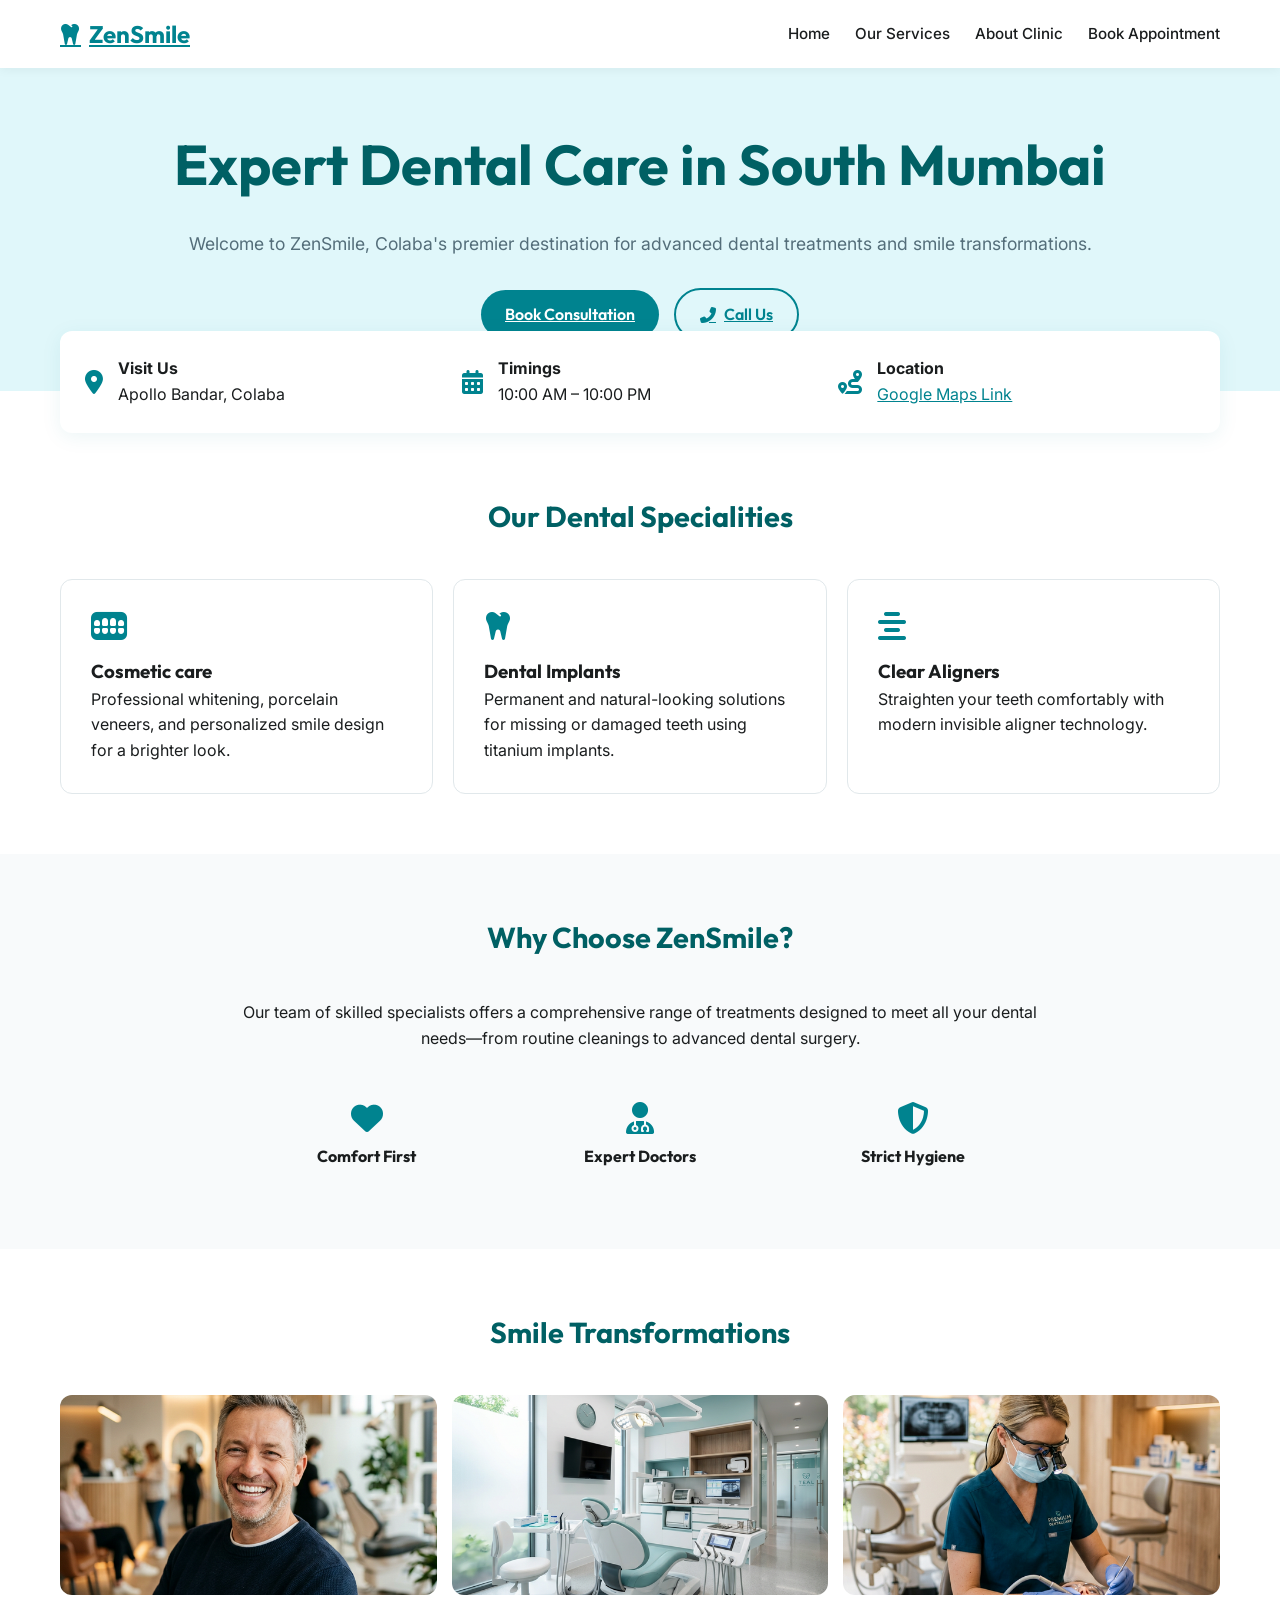
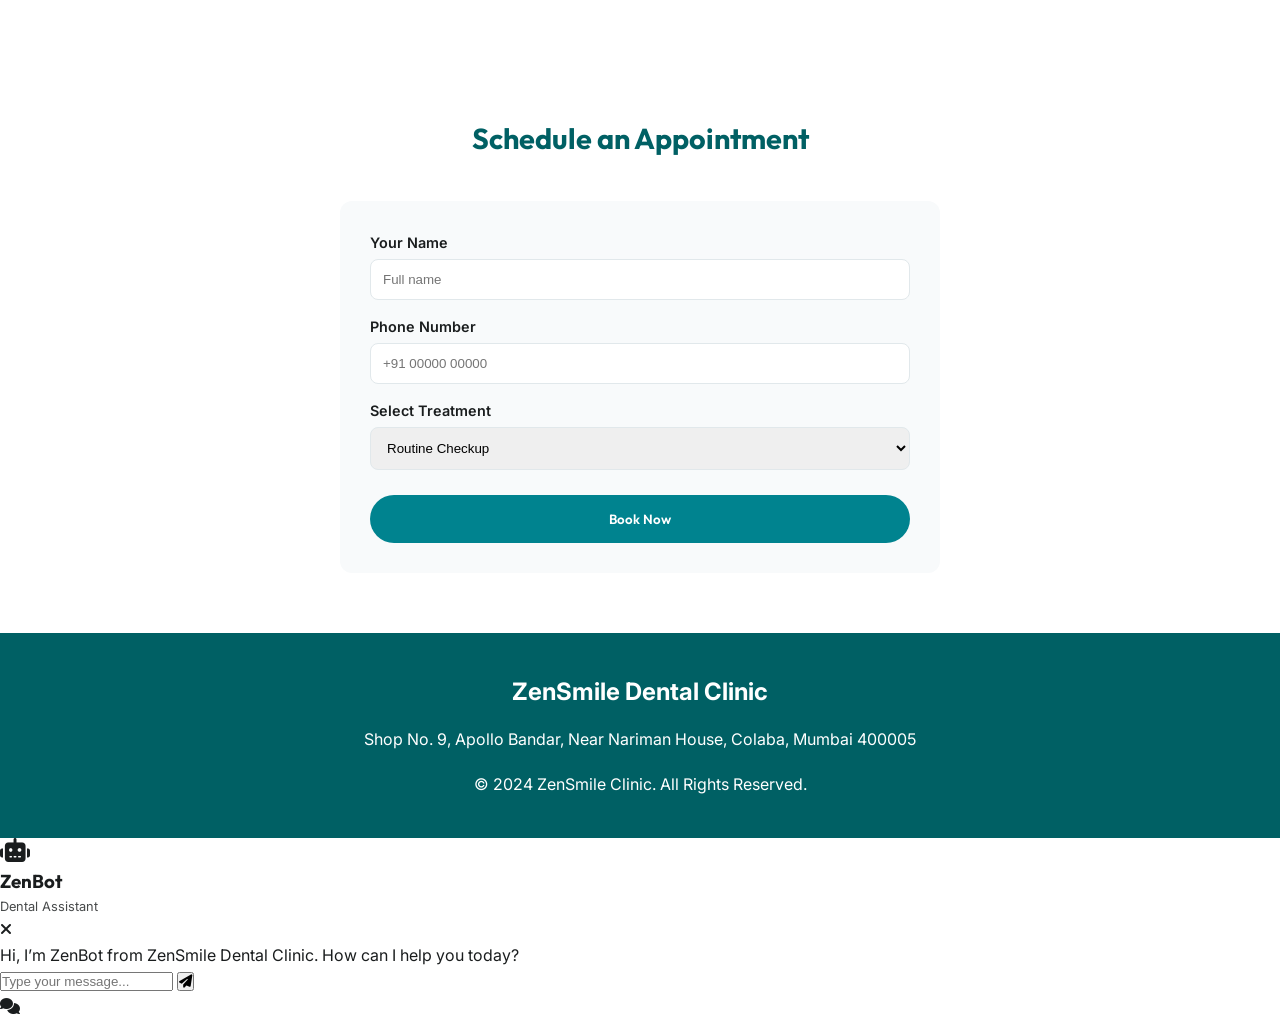
==== commit 9d7c5bc1: "Refactor: Final simplification for visual clarity and robust mobile navigation" ====
--- a/index.html
+++ b/index.html
@@ -4,145 +4,185 @@
     <meta charset="UTF-8">
     <meta name="viewport" content="width=device-width, initial-scale=1.0">
     <title>ZenSmile Dental Clinic | Advanced Dental Care Mumbai</title>
-    <meta name="description" content="Premium mobile-first dental clinic website in Colaba, South Mumbai. Specialist care in a comforting environment.">
+    <meta name="description" content="ZenSmile Dental Clinic in Colaba, Mumbai. Modern dental surgery and dentist services with expert specialists.">
     <link rel="stylesheet" href="styles.css">
     <link rel="stylesheet" href="https://cdnjs.cloudflare.com/ajax/libs/font-awesome/6.4.0/css/all.min.css">
 </head>
-<body class="loading">
+<body>
 
-    <div id="preloader">
-        <div class="loader-content">
-            <div class="loader-text">ZenSmile</div>
-            <div class="loader-bar"></div>
-        </div>
-    </div>
-
-    <nav class="navbar">
-        <div class="container nav-flex">
-            <a href="index.html" class="logo">
+    <!-- Header -->
+    <header class="header">
+        <div class="container header-inner">
+            <a href="#home" class="logo">
                 <i class="fas fa-tooth"></i>
-                <span class="font-heading">ZenSmile</span>
+                <span>ZenSmile</span>
             </a>
-            <ul class="nav-links">
-                <li><a href="index.html">Home</a></li>
-                <li><a href="services.html">Services</a></li>
-                <li><a href="about.html">About</a></li>
-                <li><a href="gallery.html">Gallery</a></li>
-                <li><a href="contact.html">Appointment</a></li>
-            </ul>
-            <div class="menu-trigger" id="menu-toggle">
+            <nav class="nav">
+                <ul class="nav-list">
+                    <li><a href="#home" class="nav-link">Home</a></li>
+                    <li><a href="#services" class="nav-link">Our Services</a></li>
+                    <li><a href="#about" class="nav-link">About Clinic</a></li>
+                    <li><a href="#booking" class="nav-link">Book Appointment</a></li>
+                </ul>
+            </nav>
+            <div class="menu-toggle" id="menu-toggle">
                 <span></span>
                 <span></span>
                 <span></span>
             </div>
         </div>
-    </nav>
+    </header>
 
-    <main>
-        <section class="hero">
-            <img src="zensmile_hero_clinic_1773650674306.png" alt="" class="hero-img-bg">
-            <div class="container hero-content reveal">
-                <span class="badge" style="display:inline-block; padding: 0.5rem 1rem; background: var(--primary-light); color: var(--primary); border-radius: 50px; margin-bottom: 1rem; font-weight: 600; font-size: 0.85rem;">Colaba's Premier Dental Destination</span>
-                <h1>Advanced Dental Care in South Mumbai</h1>
-                <p>Welcome to ZenSmile where comfort meets care. Our specialists offer comprehensive treatments designed to meet all your dental needs.</p>
-                <div class="hero-actions">
-                    <a href="contact.html" class="btn btn-primary">Book Consultation</a>
-                    <a href="tel:+910000000000" class="btn btn-outline"><i class="fas fa-phone-alt" style="margin-right: 8px;"></i> Call Now</a>
+    <!-- Mobile Nav -->
+    <div class="mobile-nav" id="mobile-nav">
+        <a href="#home" class="mobile-link">Home</a>
+        <a href="#services" class="mobile-link">Our Services</a>
+        <a href="#about" class="mobile-link">About Clinic</a>
+        <a href="#booking" class="mobile-link">Book Appointment</a>
+    </div>
+
+    <!-- Hero Section -->
+    <section class="hero" id="home">
+        <div class="container hero-content">
+            <h1>Expert Dental Care in South Mumbai</h1>
+            <p>Welcome to ZenSmile, Colaba's premier destination for advanced dental treatments and smile transformations.</p>
+            <div class="hero-btns">
+                <a href="#booking" class="btn btn-primary">Book Consultation</a>
+                <a href="tel:+9110101010" class="btn btn-outline"><i class="fas fa-phone-alt" style="margin-right: 8px;"></i> Call Us</a>
+            </div>
+        </div>
+    </section>
+
+    <!-- Info Strip -->
+    <div class="container" style="position: relative;">
+        <div class="info-strip">
+            <div class="info-item">
+                <i class="fas fa-map-marker-alt"></i>
+                <div>
+                    <strong>Visit Us</strong>
+                    <p>Apollo Bandar, Colaba</p>
                 </div>
             </div>
-        </section>
+            <div class="info-item">
+                <i class="fas fa-calendar-alt"></i>
+                <div>
+                    <strong>Timings</strong>
+                    <p>10:00 AM – 10:00 PM</p>
+                </div>
+            </div>
+            <div class="info-item">
+                <i class="fas fa-route"></i>
+                <div>
+                    <strong>Location</strong>
+                    <p><a href="https://maps.app.goo.gl/ycZhYj2VuiGeoVY66" style="color: var(--primary);">Google Maps Link</a></p>
+                </div>
+            </div>
+        </div>
+    </div>
 
-        <section class="info-strip">
-            <div class="container">
-                <div class="glass-card strip-inner reveal">
-                    <div class="info-item" style="display: flex; align-items: center; gap: 1rem;">
-                        <i class="fas fa-map-marker-alt" style="font-size: 1.5rem; color: var(--primary);"></i>
-                        <div>
-                            <h4 style="font-size: 0.8rem; text-transform: uppercase; color: var(--text-muted);">Clinic Location</h4>
-                            <p style="font-weight: 700;">Apollo Bandar, Colaba</p>
-                        </div>
+    <!-- Services Section -->
+    <section class="section-padding" id="services">
+        <div class="container">
+            <div class="section-title">
+                <h2>Our Dental Specialities</h2>
+            </div>
+            <div class="card-grid">
+                <div class="card">
+                    <i class="fas fa-teeth"></i>
+                    <h3>Cosmetic care</h3>
+                    <p>Professional whitening, porcelain veneers, and personalized smile design for a brighter look.</p>
+                </div>
+                <div class="card">
+                    <i class="fas fa-tooth"></i>
+                    <h3>Dental Implants</h3>
+                    <p>Permanent and natural-looking solutions for missing or damaged teeth using titanium implants.</p>
+                </div>
+                <div class="card">
+                    <i class="fas fa-align-center"></i>
+                    <h3>Clear Aligners</h3>
+                    <p>Straighten your teeth comfortably with modern invisible aligner technology.</p>
+                </div>
+            </div>
+        </div>
+    </section>
+
+    <!-- About Section -->
+    <section class="section-padding" style="background: var(--gray-bg);" id="about">
+        <div class="container">
+            <div class="section-title">
+                <h2>Why Choose ZenSmile?</h2>
+            </div>
+            <div style="max-width: 800px; margin: 0 auto; text-align: center;">
+                <p style="margin-bottom: 30px;">Our team of skilled specialists offers a comprehensive range of treatments designed to meet all your dental needs—from routine cleanings to advanced dental surgery.</p>
+                <div class="card-grid" style="grid-template-columns: repeat(auto-fit, minmax(200px, 1fr));">
+                    <div style="padding: 20px;">
+                        <i class="fas fa-heart" style="color: var(--primary); font-size: 2rem; margin-bottom: 10px;"></i>
+                        <h4>Comfort First</h4>
                     </div>
-                    <div class="info-item" style="display: flex; align-items: center; gap: 1rem;">
-                        <i class="fas fa-clock" style="font-size: 1.5rem; color: var(--primary);"></i>
-                        <div>
-                            <h4 style="font-size: 0.8rem; text-transform: uppercase; color: var(--text-muted);">Opening Hours</h4>
-                            <p style="font-weight: 700;">10:00 AM – 10:00 PM</p>
-                        </div>
+                    <div style="padding: 20px;">
+                        <i class="fas fa-user-md" style="color: var(--primary); font-size: 2rem; margin-bottom: 10px;"></i>
+                        <h4>Expert Doctors</h4>
                     </div>
-                    <div class="info-item" style="display: flex; align-items: center; gap: 1rem;">
-                        <i class="fas fa-calendar-check" style="font-size: 1.5rem; color: var(--primary);"></i>
-                        <div>
-                            <h4 style="font-size: 0.8rem; text-transform: uppercase; color: var(--text-muted);">Get Directions</h4>
-                            <p><a href="https://maps.app.goo.gl/ycZhYj2VuiGeoVY66" style="color: var(--primary); font-weight: 700;">Google Maps <i class="fas fa-external-link-alt"></i></a></p>
-                        </div>
+                    <div style="padding: 20px;">
+                        <i class="fas fa-shield-alt" style="color: var(--primary); font-size: 2rem; margin-bottom: 10px;"></i>
+                        <h4>Strict Hygiene</h4>
                     </div>
                 </div>
             </div>
-        </section>
+        </div>
+    </section>
 
-        <section class="section-padding" id="specialities">
-            <div class="container">
-                <div class="text-center reveal">
-                    <h2 style="font-size: 2.25rem; color: var(--primary-dark); margin-bottom: 1rem;">Our Specialities</h2>
-                    <p style="color: var(--text-muted);">Expert care for every smile, from routine checkups to transformations.</p>
-                </div>
-                <div class="card-grid">
-                    <div class="glass-card reveal">
-                        <i class="fas fa-teeth card-icon" style="font-size: 2.5rem; color: var(--primary); margin-bottom: 1.5rem; display: block;"></i>
-                        <h3>Cosmetic Dentistry</h3>
-                        <p>Smile design, teeth whitening, and porcelain veneers for a flawless look.</p>
+    <!-- Gallery Section -->
+    <section class="section-padding">
+        <div class="container">
+            <div class="section-title">
+                <h2>Smile Transformations</h2>
+            </div>
+            <div class="gallery-grid">
+                <img src="zensmile_smiling_man_1773650698401.png" alt="Patient result">
+                <img src="zensmile_hero_clinic_1773650674306.png" alt="Our clinic interior">
+                <img src="zensmile_dentist_work_1773650717336.png" alt="Procedures">
+            </div>
+        </div>
+    </section>
+
+    <!-- Booking Section -->
+    <section class="section-padding" id="booking">
+        <div class="container">
+            <div class="section-title">
+                <h2>Schedule an Appointment</h2>
+            </div>
+            <div class="booking-form" style="max-width: 600px; margin: 0 auto;">
+                <form id="contact-form">
+                    <div class="form-group">
+                        <label>Your Name</label>
+                        <input type="text" placeholder="Full name">
                     </div>
-                    <div class="glass-card reveal">
-                        <i class="fas fa-tooth card-icon" style="font-size: 2.5rem; color: var(--primary); margin-bottom: 1.5rem; display: block;"></i>
-                        <h3>Dental Implants</h3>
-                        <p>Permanent and natural-looking solutions for missing or damaged teeth.</p>
+                    <div class="form-group">
+                        <label>Phone Number</label>
+                        <input type="tel" placeholder="+91 00000 00000">
                     </div>
-                    <div class="glass-card reveal">
-                        <i class="fas fa-align-center card-icon" style="font-size: 2.5rem; color: var(--primary); margin-bottom: 1.5rem; display: block;"></i>
-                        <h3>Orthodontics</h3>
-                        <p>Precision alignment with traditional braces and modern clear aligner technology.</p>
+                    <div class="form-group">
+                        <label>Select Treatment</label>
+                        <select style="width: 100%; padding: 12px; border-radius: 8px; border: 1px solid var(--border);">
+                            <option>Routine Checkup</option>
+                            <option>Cosmetic Design</option>
+                            <option>Pain Management</option>
+                        </select>
                     </div>
-                </div>
+                    <button type="button" class="btn btn-primary" style="width: 100%; margin-top: 10px;">Book Now</button>
+                </form>
             </div>
-        </section>
+        </div>
+    </section>
 
-        <section class="section-padding bg-soft">
-            <div class="container grid-2" style="display: grid; grid-template-columns: 1fr; gap: 3rem; align-items: center;">
-                <div class="reveal">
-                    <img src="zensmile_dentist_work_1773650717336.png" alt="Dentist working" class="rounded-lg shadow-soft" style="border-radius: var(--radius-lg);">
-                </div>
-                <div class="reveal">
-                    <h2 style="font-size: 2rem; color: var(--primary-dark); margin-bottom: 1.5rem;">Why Choose ZenSmile?</h2>
-                    <p style="margin-bottom: 1.5rem;">Our team of specialists offers a comprehensive range of treatments designed to meet all your needs in a comfortable environment.</p>
-                    <ul style="list-style: none; display: grid; gap: 1rem;">
-                        <li style="display: flex; gap: 10px; align-items: center;"><i class="fas fa-check-circle" style="color: var(--primary);"></i> Advanced Medical Equipment</li>
-                        <li style="display: flex; gap: 10px; align-items: center;"><i class="fas fa-check-circle" style="color: var(--primary);"></i> Strict Hygiene Protocols</li>
-                        <li style="display: flex; gap: 10px; align-items: center;"><i class="fas fa-check-circle" style="color: var(--primary);"></i> Experienced Specialists</li>
-                    </ul>
-                </div>
-            </div>
-        </section>
-    </main>
-
-    <footer class="section-padding" style="background: var(--bg-soft);">
+    <!-- Footer -->
+    <footer class="footer">
         <div class="container">
-            <div class="footer-grid" style="display: grid; grid-template-columns: 1fr; gap: 3rem;">
-                <div>
-                    <a href="#" class="logo" style="margin-bottom: 1rem; display: flex;">
-                        <i class="fas fa-tooth"></i>
-                        <span class="font-heading">ZenSmile</span>
-                    </a>
-                    <p>Refining dental excellence in the heart of South Mumbai.</p>
-                </div>
-                <div style="display: grid; gap: 1rem;">
-                    <h4>Quick Links</h4>
-                    <a href="services.html">Our Services</a>
-                    <a href="about.html">About Clinic</a>
-                    <a href="contact.html">Book Appointment</a>
-                </div>
-            </div>
-            <div style="margin-top: 4rem; padding-top: 2rem; border-top: 1px solid rgba(0,0,0,0.1); text-align: center; font-size: 0.9rem; color: var(--text-muted);">
-                &copy; 2024 ZenSmile Dental Clinic. All Rights Reserved.
+            <span class="footer-logo">ZenSmile Dental Clinic</span>
+            <p>Shop No. 9, Apollo Bandar, Near Nariman House, Colaba, Mumbai 400005</p>
+            <div style="margin-top: 20px;">
+                <p>&copy; 2024 ZenSmile Clinic. All Rights Reserved.</p>
             </div>
         </div>
     </footer>
--- a/styles.css
+++ b/styles.css
@@ -1,23 +1,21 @@
-@import url('https://fonts.googleapis.com/css2?family=Outfit:wght@300;400;600;700&family=Inter:wght@300;400;500;600&display=swap');
+@import url('https://fonts.googleapis.com/css2?family=Outfit:wght@400;600;700&family=Inter:wght@400;500;600&display=swap');
 
 :root {
-    --primary: #00838F;
+    --primary: #00838F; /* Professional Dental Teal */
+    --primary-dark: #006064;
     --primary-light: #E0F7FA;
-    --primary-dark: #006064;
     --accent: #D4AF37;
-    --text-main: #263238;
+    --white: #FFFFFF;
+    --gray-bg: #F8FAFB;
+    --text-dark: #1A1D1E;
     --text-muted: #546E7A;
-    --bg-white: #FFFFFF;
-    --bg-soft: #F5F7F8;
-    --glass: rgba(255, 255, 255, 0.7);
-    --glass-border: rgba(255, 255, 255, 0.4);
-    --shadow-soft: 0 8px 32px 0 rgba(0, 131, 143, 0.1);
-    --radius-lg: 24px;
-    --radius-md: 16px;
-    --transition: all 0.4s cubic-bezier(0.165, 0.84, 0.44, 1);
-}
-
-/* Base Reset */
+    --border: #E1E8EB;
+    --radius: 12px;
+    --shadow: 0 4px 20px rgba(0, 131, 143, 0.08);
+    --transition: all 0.3s ease;
+}
+
+/* Base Style */
 * {
     margin: 0;
     padding: 0;
@@ -31,105 +29,99 @@
 
 body {
     font-family: 'Inter', sans-serif;
-    color: var(--text-main);
+    color: var(--text-dark);
     line-height: 1.6;
-    background-color: var(--bg-white);
+    background: var(--white);
     overflow-x: hidden;
 }
 
-h1, h2, h3, h4, .font-heading {
+h1, h2, h3, h4 {
     font-family: 'Outfit', sans-serif;
     font-weight: 700;
 }
 
-img {
-    max-width: 100%;
-    display: block;
-    height: auto;
-}
-
-a {
-    text-decoration: none;
-    color: inherit;
-    transition: var(--transition);
-}
-
-/* Scroll Progress Bar */
-.scroll-progress {
+.container {
+    width: 100%;
+    max-width: 1200px;
+    margin: 0 auto;
+    padding: 0 20px;
+}
+
+.section-padding {
+    padding: 60px 0;
+}
+
+/* Header */
+.header {
     position: fixed;
     top: 0;
-    left: 0;
-    width: 0%;
-    height: 4px;
-    background: var(--primary);
-    z-index: 9999;
-}
-
-/* Preloader */
-#preloader {
-    position: fixed;
-    inset: 0;
-    background: var(--bg-white);
-    z-index: 10000;
-    display: flex;
-    flex-direction: column;
-    align-items: center;
-    justify-content: center;
-    transition: opacity 0.6s ease;
-}
-
-.loader-content {
-    text-align: center;
-}
-
-.loader-text {
+    width: 100%;
+    background: var(--white);
+    padding: 15px 0;
+    box-shadow: 0 2px 10px rgba(0,0,0,0.05);
+    z-index: 1000;
+}
+
+.header-inner {
+    display: flex;
+    justify-content: space-between;
+    align-items: center;
+}
+
+.logo {
+    display: flex;
+    align-items: center;
+    gap: 8px;
+    font-size: 1.5rem;
+    color: var(--primary);
     font-family: 'Outfit', sans-serif;
-    font-size: 2.5rem;
-    color: var(--primary);
-    margin-bottom: 1rem;
-    animation: floating 3s ease-in-out infinite;
-}
-
-@keyframes floating {
-    0%, 100% { transform: translateY(0); }
-    50% { transform: translateY(-10px); }
-}
-
-/* Layout Utilities */
-.container {
-    width: 100%;
-    max-width: 1200px;
-    margin: 0 auto;
-    padding: 0 1.5rem;
-}
-
-.section-padding {
-    padding: 4rem 0;
-}
-
+    font-weight: 700;
+}
+
+/* Desktop Nav */
+.nav {
+    display: none;
+}
+
+.nav-list {
+    display: flex;
+    gap: 25px;
+    list-style: none;
+}
+
+.nav-link {
+    text-decoration: none;
+    color: var(--text-dark);
+    font-weight: 500;
+    font-size: 0.95rem;
+}
+
+.nav-link:hover {
+    color: var(--primary);
+}
+
+/* Buttons */
 .btn {
     display: inline-flex;
     align-items: center;
     justify-content: center;
-    padding: 0.8rem 2rem;
+    padding: 12px 24px;
     min-height: 48px; /* Thumb-friendly */
     border-radius: 50px;
     font-weight: 600;
     cursor: pointer;
     font-family: 'Outfit', sans-serif;
+    transition: var(--transition);
     border: none;
-    transition: var(--transition);
 }
 
 .btn-primary {
     background: var(--primary);
-    color: white;
-}
-
-.btn-primary:active, .btn-primary:hover {
+    color: var(--white);
+}
+
+.btn-primary:hover {
     background: var(--primary-dark);
-    transform: translateY(-2px);
-    box-shadow: 0 10px 20px rgba(0, 131, 143, 0.2);
 }
 
 .btn-outline {
@@ -138,68 +130,16 @@
     color: var(--primary);
 }
 
-/* Header & Nav */
-.navbar {
-    position: fixed;
-    top: 0;
-    width: 100%;
-    background: rgba(255, 255, 255, 0.9);
-    backdrop-filter: blur(10px);
-    z-index: 1000;
-    padding: 1rem 0;
-    border-bottom: 1px solid rgba(0,0,0,0.05);
-}
-
-.nav-flex {
-    display: flex;
-    justify-content: space-between;
-    align-items: center;
-}
-
-.logo {
-    display: flex;
-    align-items: center;
-    gap: 0.5rem;
-    font-size: 1.5rem;
-    color: var(--primary);
-}
-
-.nav-links {
-    position: fixed;
-    top: 0;
-    right: -100%;
-    width: 100%;
-    height: 100vh;
-    background: var(--bg-white);
-    display: flex;
-    flex-direction: column;
-    align-items: center;
-    justify-content: center;
-    gap: 2rem;
-    transition: 0.5s ease;
-    z-index: 999;
-}
-
-.nav-links.active {
-    right: 0;
-}
-
-.nav-links li a {
-    font-size: 1.25rem;
-    font-weight: 600;
-    color: var(--text-main);
-}
-
-.menu-trigger {
-    cursor: pointer;
-    z-index: 1001;
+/* Mobile Menu Toggle */
+.menu-toggle {
     display: flex;
     flex-direction: column;
     gap: 6px;
-    padding: 10px;
-}
-
-.menu-trigger span {
+    cursor: pointer;
+    z-index: 2000;
+}
+
+.menu-toggle span {
     width: 30px;
     height: 3px;
     background: var(--primary);
@@ -207,148 +147,213 @@
     transition: var(--transition);
 }
 
-.menu-trigger.active span:nth-child(1) { transform: rotate(45deg) translate(6px, 6px); }
-.menu-trigger.active span:nth-child(2) { opacity: 0; }
-.menu-trigger.active span:nth-child(3) { transform: rotate(-45deg) translate(6px, -6px); }
+.menu-toggle.active span:nth-child(1) { transform: rotate(45deg) translate(6px, 6px); }
+.menu-toggle.active span:nth-child(2) { opacity: 0; }
+.menu-toggle.active span:nth-child(3) { transform: rotate(-45deg) translate(6px, -6px); }
+
+/* Mobile Nav Overlay */
+.mobile-nav {
+    position: fixed;
+    top: 0;
+    right: -100%;
+    width: 100%;
+    height: 100vh;
+    background: var(--white);
+    display: flex;
+    flex-direction: column;
+    align-items: center;
+    justify-content: center;
+    gap: 30px;
+    transition: 0.4s ease;
+    z-index: 1500;
+}
+
+.mobile-nav.active {
+    right: 0;
+}
+
+.mobile-link {
+    font-size: 1.5rem;
+    font-weight: 700;
+    color: var(--text-dark);
+    text-decoration: none;
+}
 
 /* Hero Section */
 .hero {
-    padding: 8rem 0 4rem;
-    background: linear-gradient(135deg, var(--primary-light) 0%, #fff 100%);
+    padding-top: 120px;
+    padding-bottom: 50px;
+    background: var(--primary-light);
     text-align: center;
+}
+
+.hero h1 {
+    font-size: 2.2rem;
+    margin-bottom: 20px;
+    color: var(--primary-dark);
+}
+
+.hero p {
+    color: var(--text-muted);
+    font-size: 1.1rem;
+    margin-bottom: 30px;
+}
+
+.hero-btns {
+    display: flex;
+    flex-direction: column;
+    gap: 15px;
+    align-items: center;
+}
+
+/* Info Strip */
+.info-strip {
+    background: var(--white);
+    padding: 25px;
+    border-radius: var(--radius);
+    box-shadow: var(--shadow);
+    margin-top: -40px;
     position: relative;
-    overflow: hidden;
-}
-
-.hero-img-bg {
-    position: absolute;
-    top: 0;
-    right: 0;
-    width: 100%;
-    height: 100%;
-    object-fit: cover;
-    opacity: 0.1;
-    z-index: 0;
-}
-
-.hero-content {
-    position: relative;
-    z-index: 1;
-}
-
-.hero h1 {
-    font-size: 2.5rem;
-    margin-bottom: 1rem;
+    z-index: 10;
+    display: grid;
+    gap: 20px;
+}
+
+.info-item {
+    display: flex;
+    align-items: center;
+    gap: 15px;
+}
+
+.info-item i {
+    font-size: 1.5rem;
+    color: var(--primary);
+}
+
+/* Sections */
+.section-title {
+    text-align: center;
+    margin-bottom: 40px;
+}
+
+.section-title h2 {
+    font-size: 1.8rem;
     color: var(--primary-dark);
 }
 
-.hero p {
-    font-size: 1.1rem;
-    color: var(--text-muted);
-    max-width: 600px;
-    margin: 0 auto 2rem;
-}
-
-.hero-actions {
-    display: flex;
-    flex-direction: column;
-    gap: 1rem;
-    align-items: center;
-}
-
-/* Glass Cards */
-.glass-card {
-    background: var(--glass);
-    backdrop-filter: blur(8px);
-    border: 1px solid var(--glass-border);
-    border-radius: var(--radius-md);
-    padding: 2rem;
-    box-shadow: var(--shadow-soft);
-    transition: var(--transition);
-    transform-style: preserve-3d;
-}
-
-.glass-card:hover {
-    transform: translateY(-8px) rotateX(2deg) rotateY(2deg);
-    box-shadow: 0 12px 40px rgba(0, 131, 143, 0.15);
-}
-
-/* Specialities Grid */
+/* Simple Cards */
 .card-grid {
     display: grid;
-    grid-template-columns: 1fr;
-    gap: 2rem;
-    margin-top: 3rem;
-}
-
-/* Desktop Styles */
+    gap: 20px;
+}
+
+.card {
+    background: var(--white);
+    padding: 30px;
+    border-radius: var(--radius);
+    border: 1px solid var(--border);
+    transition: var(--transition);
+}
+
+.card:hover {
+    border-color: var(--primary);
+}
+
+.card i {
+    font-size: 2rem;
+    color: var(--primary);
+    margin-bottom: 15px;
+    display: inline-block;
+}
+
+/* Gallery Grid */
+.gallery-grid {
+    display: grid;
+    gap: 15px;
+}
+
+.gallery-grid img {
+    width: 100%;
+    height: 200px;
+    object-fit: cover;
+    border-radius: var(--radius);
+}
+
+/* Form */
+.booking-form {
+    background: var(--gray-bg);
+    padding: 30px;
+    border-radius: var(--radius);
+}
+
+.form-group {
+    margin-bottom: 15px;
+}
+
+.form-group label {
+    display: block;
+    margin-bottom: 5px;
+    font-weight: 600;
+    font-size: 0.9rem;
+}
+
+.form-group input {
+    width: 100%;
+    padding: 12px;
+    border: 1px solid var(--border);
+    border-radius: 8px;
+}
+
+/* Footer */
+.footer {
+    background: var(--primary-dark);
+    color: var(--white);
+    padding: 40px 0;
+    text-align: center;
+}
+
+.footer-logo {
+    font-size: 1.5rem;
+    font-weight: 700;
+    margin-bottom: 15px;
+    display: block;
+}
+
+/* Avoid overlap with ZenBot */
+#zen-chat-container {
+    bottom: 20px !important;
+    right: 20px !important;
+}
+
+/* Desktop Media Queries */
 @media (min-width: 768px) {
-    html { font-size: 18px; }
+    .nav {
+        display: block;
+    }
     
-    .section-padding { padding: 6rem 0; }
-
-    .nav-links {
-        position: static;
-        width: auto;
-        height: auto;
-        background: transparent;
+    .menu-toggle {
+        display: none;
+    }
+
+    .hero h1 {
+        font-size: 3.5rem;
+    }
+
+    .hero-btns {
         flex-direction: row;
-        gap: 2rem;
-    }
-
-    .nav-links li a { font-size: 1rem; }
-
-    .menu-trigger { display: none; }
-
-    .hero {
-        text-align: left;
-        padding: 10rem 0 8rem;
-    }
-
-    .hero-actions {
-        flex-direction: row;
-    }
-
-    .hero h1 { font-size: 3.5rem; }
-
-    .card-grid {
-        grid-template-columns: repeat(2, 1fr);
-    }
-}
-
-@media (min-width: 1024px) {
+        justify-content: center;
+    }
+
+    .info-strip {
+        grid-template-columns: repeat(3, 1fr);
+        margin-top: -60px;
+    }
+
     .card-grid {
         grid-template-columns: repeat(3, 1fr);
     }
-}
-
-/* Info Strip - Optimized for Mobile */
-.info-strip {
-    margin-top: -3rem;
-    position: relative;
-    z-index: 10;
-}
-
-.strip-inner {
-    display: grid;
-    grid-template-columns: 1fr;
-    gap: 1.5rem;
-}
-
-@media (min-width: 768px) {
-    .strip-inner {
+
+    .gallery-grid {
         grid-template-columns: repeat(3, 1fr);
     }
 }
-
-/* Entrance Animations */
-.reveal {
-    opacity: 0;
-    transform: translateY(20px);
-    transition: 0.8s cubic-bezier(0.165, 0.84, 0.44, 1);
-}
-
-.reveal.visible {
-    opacity: 1;
-    transform: translateY(0);
-}
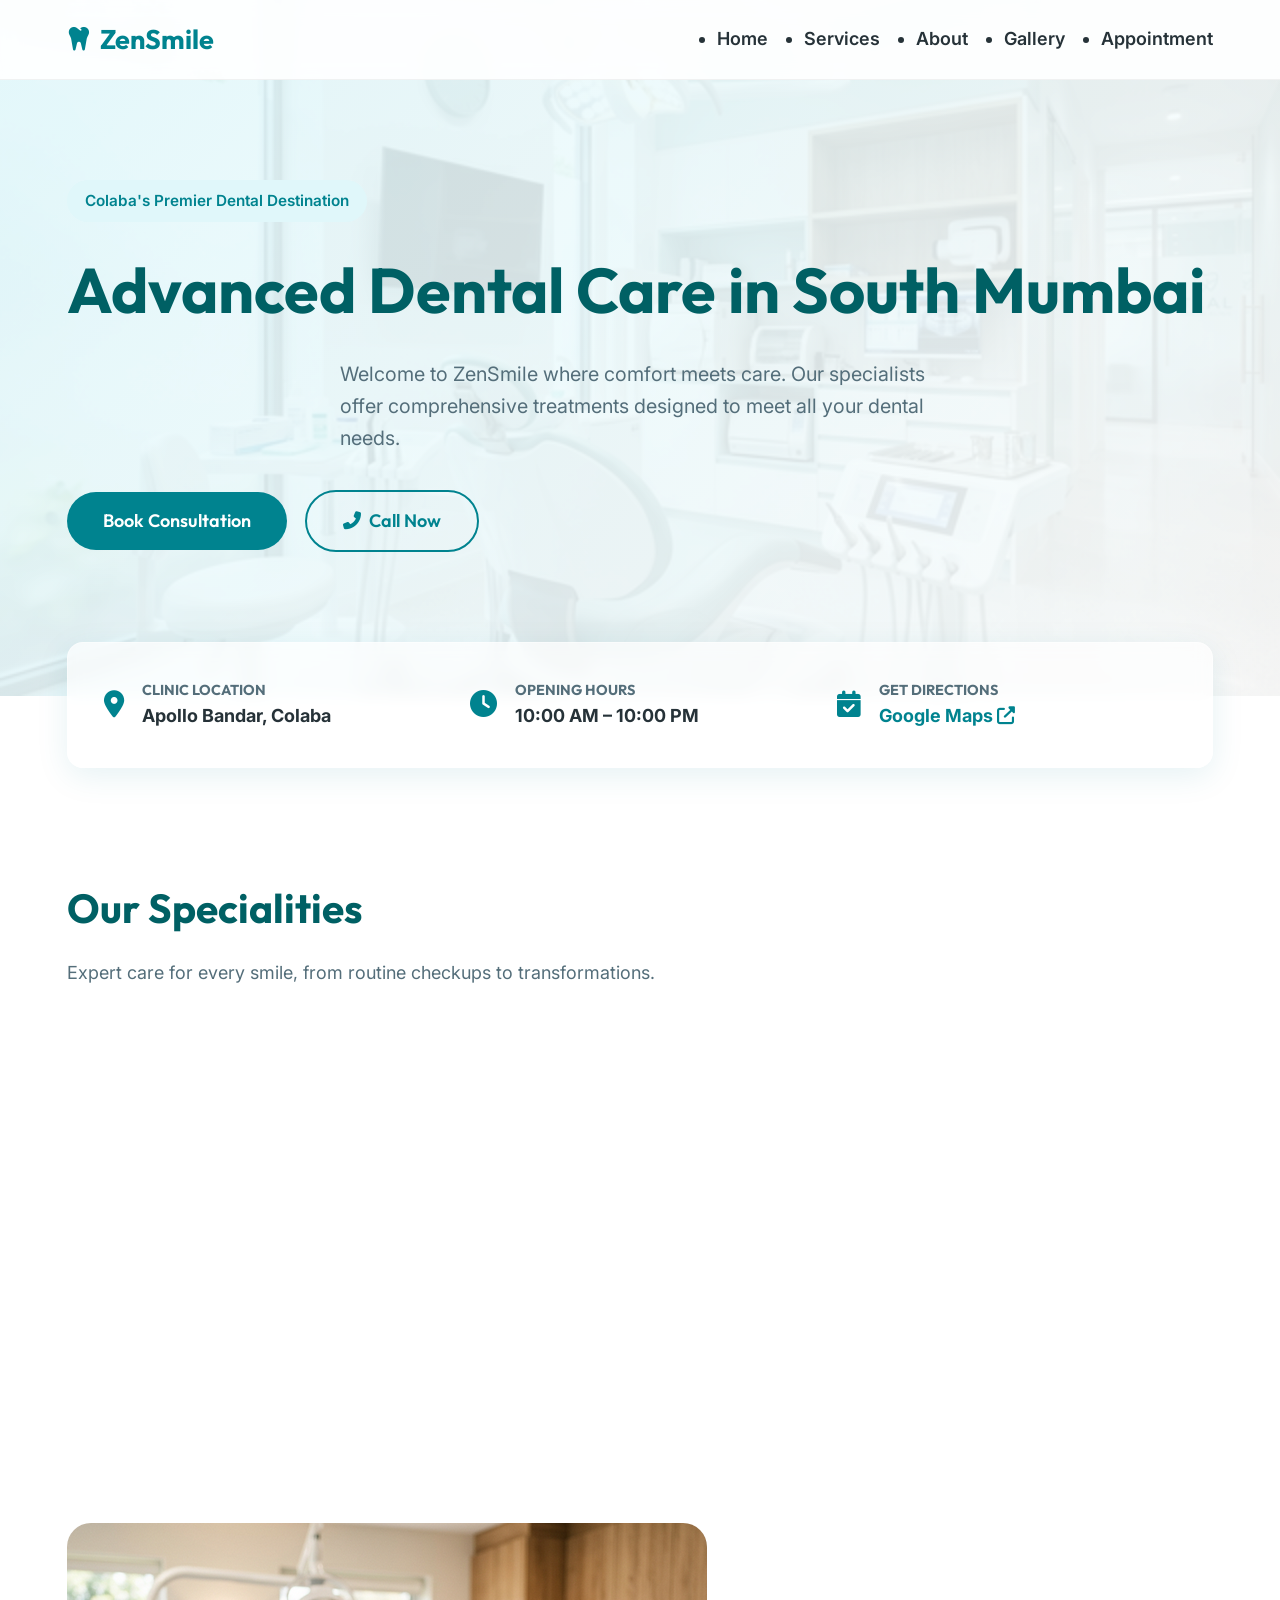
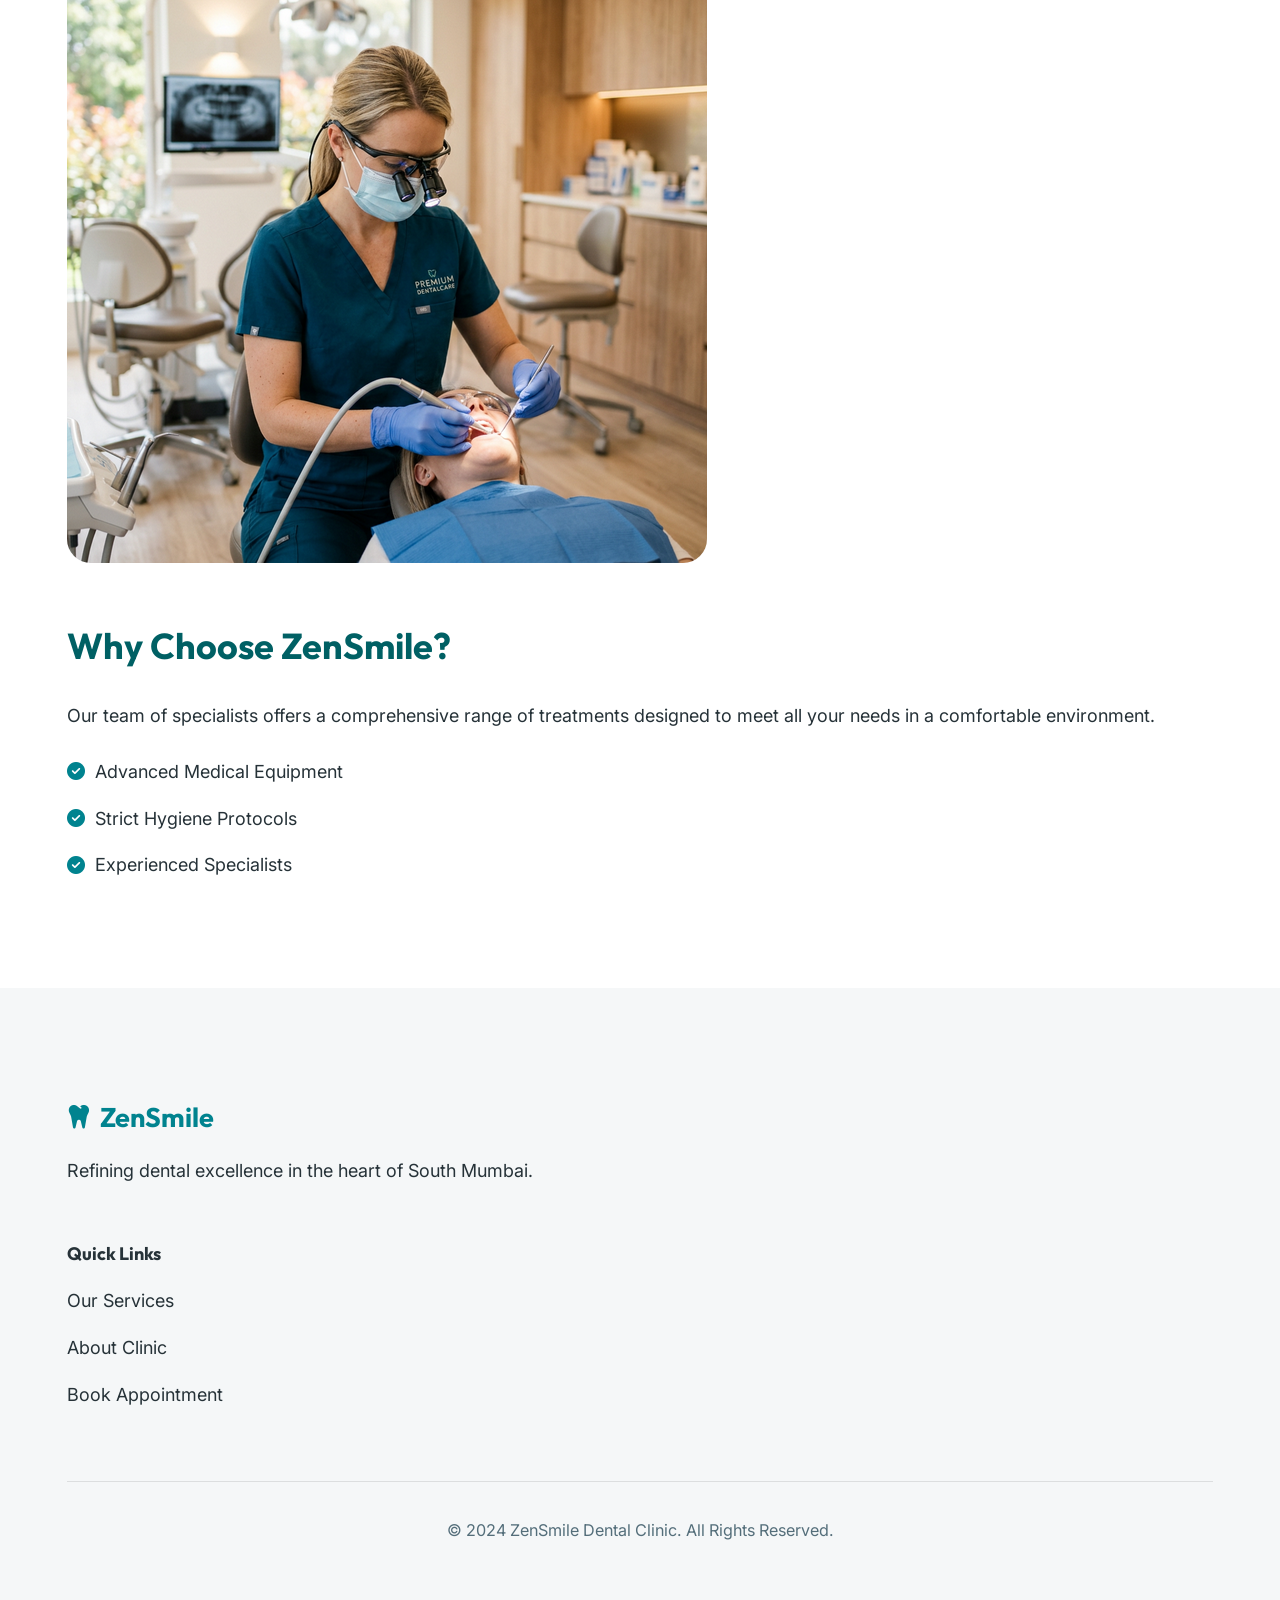
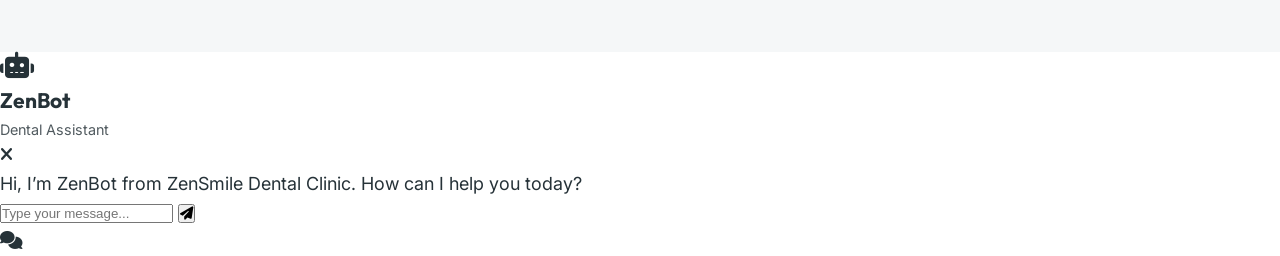
==== commit d15fef36: "Restore: Re-applying mobile-first premium overhaul and syncing GitHub" ====
--- a/index.html
+++ b/index.html
@@ -4,185 +4,145 @@
     <meta charset="UTF-8">
     <meta name="viewport" content="width=device-width, initial-scale=1.0">
     <title>ZenSmile Dental Clinic | Advanced Dental Care Mumbai</title>
-    <meta name="description" content="ZenSmile Dental Clinic in Colaba, Mumbai. Modern dental surgery and dentist services with expert specialists.">
+    <meta name="description" content="Premium mobile-first dental clinic website in Colaba, South Mumbai. Specialist care in a comforting environment.">
     <link rel="stylesheet" href="styles.css">
     <link rel="stylesheet" href="https://cdnjs.cloudflare.com/ajax/libs/font-awesome/6.4.0/css/all.min.css">
 </head>
-<body>
+<body class="loading">
 
-    <!-- Header -->
-    <header class="header">
-        <div class="container header-inner">
-            <a href="#home" class="logo">
+    <div id="preloader">
+        <div class="loader-content">
+            <div class="loader-text">ZenSmile</div>
+            <div class="loader-bar"></div>
+        </div>
+    </div>
+
+    <nav class="navbar">
+        <div class="container nav-flex">
+            <a href="index.html" class="logo">
                 <i class="fas fa-tooth"></i>
-                <span>ZenSmile</span>
+                <span class="font-heading">ZenSmile</span>
             </a>
-            <nav class="nav">
-                <ul class="nav-list">
-                    <li><a href="#home" class="nav-link">Home</a></li>
-                    <li><a href="#services" class="nav-link">Our Services</a></li>
-                    <li><a href="#about" class="nav-link">About Clinic</a></li>
-                    <li><a href="#booking" class="nav-link">Book Appointment</a></li>
-                </ul>
-            </nav>
-            <div class="menu-toggle" id="menu-toggle">
+            <ul class="nav-links">
+                <li><a href="index.html">Home</a></li>
+                <li><a href="services.html">Services</a></li>
+                <li><a href="about.html">About</a></li>
+                <li><a href="gallery.html">Gallery</a></li>
+                <li><a href="contact.html">Appointment</a></li>
+            </ul>
+            <div class="menu-trigger" id="menu-toggle">
                 <span></span>
                 <span></span>
                 <span></span>
             </div>
         </div>
-    </header>
+    </nav>
 
-    <!-- Mobile Nav -->
-    <div class="mobile-nav" id="mobile-nav">
-        <a href="#home" class="mobile-link">Home</a>
-        <a href="#services" class="mobile-link">Our Services</a>
-        <a href="#about" class="mobile-link">About Clinic</a>
-        <a href="#booking" class="mobile-link">Book Appointment</a>
-    </div>
-
-    <!-- Hero Section -->
-    <section class="hero" id="home">
-        <div class="container hero-content">
-            <h1>Expert Dental Care in South Mumbai</h1>
-            <p>Welcome to ZenSmile, Colaba's premier destination for advanced dental treatments and smile transformations.</p>
-            <div class="hero-btns">
-                <a href="#booking" class="btn btn-primary">Book Consultation</a>
-                <a href="tel:+9110101010" class="btn btn-outline"><i class="fas fa-phone-alt" style="margin-right: 8px;"></i> Call Us</a>
-            </div>
-        </div>
-    </section>
-
-    <!-- Info Strip -->
-    <div class="container" style="position: relative;">
-        <div class="info-strip">
-            <div class="info-item">
-                <i class="fas fa-map-marker-alt"></i>
-                <div>
-                    <strong>Visit Us</strong>
-                    <p>Apollo Bandar, Colaba</p>
+    <main>
+        <section class="hero">
+            <img src="zensmile_hero_clinic_1773650674306.png" alt="" class="hero-img-bg">
+            <div class="container hero-content reveal">
+                <span class="badge" style="display:inline-block; padding: 0.5rem 1rem; background: var(--primary-light); color: var(--primary); border-radius: 50px; margin-bottom: 1rem; font-weight: 600; font-size: 0.85rem;">Colaba's Premier Dental Destination</span>
+                <h1>Advanced Dental Care in South Mumbai</h1>
+                <p>Welcome to ZenSmile where comfort meets care. Our specialists offer comprehensive treatments designed to meet all your dental needs.</p>
+                <div class="hero-actions">
+                    <a href="contact.html" class="btn btn-primary">Book Consultation</a>
+                    <a href="tel:+910000000000" class="btn btn-outline"><i class="fas fa-phone-alt" style="margin-right: 8px;"></i> Call Now</a>
                 </div>
             </div>
-            <div class="info-item">
-                <i class="fas fa-calendar-alt"></i>
-                <div>
-                    <strong>Timings</strong>
-                    <p>10:00 AM – 10:00 PM</p>
-                </div>
-            </div>
-            <div class="info-item">
-                <i class="fas fa-route"></i>
-                <div>
-                    <strong>Location</strong>
-                    <p><a href="https://maps.app.goo.gl/ycZhYj2VuiGeoVY66" style="color: var(--primary);">Google Maps Link</a></p>
-                </div>
-            </div>
-        </div>
-    </div>
+        </section>
 
-    <!-- Services Section -->
-    <section class="section-padding" id="services">
-        <div class="container">
-            <div class="section-title">
-                <h2>Our Dental Specialities</h2>
-            </div>
-            <div class="card-grid">
-                <div class="card">
-                    <i class="fas fa-teeth"></i>
-                    <h3>Cosmetic care</h3>
-                    <p>Professional whitening, porcelain veneers, and personalized smile design for a brighter look.</p>
-                </div>
-                <div class="card">
-                    <i class="fas fa-tooth"></i>
-                    <h3>Dental Implants</h3>
-                    <p>Permanent and natural-looking solutions for missing or damaged teeth using titanium implants.</p>
-                </div>
-                <div class="card">
-                    <i class="fas fa-align-center"></i>
-                    <h3>Clear Aligners</h3>
-                    <p>Straighten your teeth comfortably with modern invisible aligner technology.</p>
-                </div>
-            </div>
-        </div>
-    </section>
-
-    <!-- About Section -->
-    <section class="section-padding" style="background: var(--gray-bg);" id="about">
-        <div class="container">
-            <div class="section-title">
-                <h2>Why Choose ZenSmile?</h2>
-            </div>
-            <div style="max-width: 800px; margin: 0 auto; text-align: center;">
-                <p style="margin-bottom: 30px;">Our team of skilled specialists offers a comprehensive range of treatments designed to meet all your dental needs—from routine cleanings to advanced dental surgery.</p>
-                <div class="card-grid" style="grid-template-columns: repeat(auto-fit, minmax(200px, 1fr));">
-                    <div style="padding: 20px;">
-                        <i class="fas fa-heart" style="color: var(--primary); font-size: 2rem; margin-bottom: 10px;"></i>
-                        <h4>Comfort First</h4>
+        <section class="info-strip">
+            <div class="container">
+                <div class="glass-card strip-inner reveal">
+                    <div class="info-item" style="display: flex; align-items: center; gap: 1rem;">
+                        <i class="fas fa-map-marker-alt" style="font-size: 1.5rem; color: var(--primary);"></i>
+                        <div>
+                            <h4 style="font-size: 0.8rem; text-transform: uppercase; color: var(--text-muted);">Clinic Location</h4>
+                            <p style="font-weight: 700;">Apollo Bandar, Colaba</p>
+                        </div>
                     </div>
-                    <div style="padding: 20px;">
-                        <i class="fas fa-user-md" style="color: var(--primary); font-size: 2rem; margin-bottom: 10px;"></i>
-                        <h4>Expert Doctors</h4>
+                    <div class="info-item" style="display: flex; align-items: center; gap: 1rem;">
+                        <i class="fas fa-clock" style="font-size: 1.5rem; color: var(--primary);"></i>
+                        <div>
+                            <h4 style="font-size: 0.8rem; text-transform: uppercase; color: var(--text-muted);">Opening Hours</h4>
+                            <p style="font-weight: 700;">10:00 AM – 10:00 PM</p>
+                        </div>
                     </div>
-                    <div style="padding: 20px;">
-                        <i class="fas fa-shield-alt" style="color: var(--primary); font-size: 2rem; margin-bottom: 10px;"></i>
-                        <h4>Strict Hygiene</h4>
+                    <div class="info-item" style="display: flex; align-items: center; gap: 1rem;">
+                        <i class="fas fa-calendar-check" style="font-size: 1.5rem; color: var(--primary);"></i>
+                        <div>
+                            <h4 style="font-size: 0.8rem; text-transform: uppercase; color: var(--text-muted);">Get Directions</h4>
+                            <p><a href="https://maps.app.goo.gl/ycZhYj2VuiGeoVY66" style="color: var(--primary); font-weight: 700;">Google Maps <i class="fas fa-external-link-alt"></i></a></p>
+                        </div>
                     </div>
                 </div>
             </div>
-        </div>
-    </section>
+        </section>
 
-    <!-- Gallery Section -->
-    <section class="section-padding">
+        <section class="section-padding" id="specialities">
+            <div class="container">
+                <div class="text-center reveal">
+                    <h2 style="font-size: 2.25rem; color: var(--primary-dark); margin-bottom: 1rem;">Our Specialities</h2>
+                    <p style="color: var(--text-muted);">Expert care for every smile, from routine checkups to transformations.</p>
+                </div>
+                <div class="card-grid">
+                    <div class="glass-card reveal">
+                        <i class="fas fa-teeth card-icon" style="font-size: 2.5rem; color: var(--primary); margin-bottom: 1.5rem; display: block;"></i>
+                        <h3>Cosmetic Dentistry</h3>
+                        <p>Smile design, teeth whitening, and porcelain veneers for a flawless look.</p>
+                    </div>
+                    <div class="glass-card reveal">
+                        <i class="fas fa-tooth card-icon" style="font-size: 2.5rem; color: var(--primary); margin-bottom: 1.5rem; display: block;"></i>
+                        <h3>Dental Implants</h3>
+                        <p>Permanent and natural-looking solutions for missing or damaged teeth.</p>
+                    </div>
+                    <div class="glass-card reveal">
+                        <i class="fas fa-align-center card-icon" style="font-size: 2.5rem; color: var(--primary); margin-bottom: 1.5rem; display: block;"></i>
+                        <h3>Orthodontics</h3>
+                        <p>Precision alignment with traditional braces and modern clear aligner technology.</p>
+                    </div>
+                </div>
+            </div>
+        </section>
+
+        <section class="section-padding bg-soft">
+            <div class="container grid-2" style="display: grid; grid-template-columns: 1fr; gap: 3rem; align-items: center;">
+                <div class="reveal">
+                    <img src="zensmile_dentist_work_1773650717336.png" alt="Dentist working" class="rounded-lg shadow-soft" style="border-radius: var(--radius-lg);">
+                </div>
+                <div class="reveal">
+                    <h2 style="font-size: 2rem; color: var(--primary-dark); margin-bottom: 1.5rem;">Why Choose ZenSmile?</h2>
+                    <p style="margin-bottom: 1.5rem;">Our team of specialists offers a comprehensive range of treatments designed to meet all your needs in a comfortable environment.</p>
+                    <ul style="list-style: none; display: grid; gap: 1rem;">
+                        <li style="display: flex; gap: 10px; align-items: center;"><i class="fas fa-check-circle" style="color: var(--primary);"></i> Advanced Medical Equipment</li>
+                        <li style="display: flex; gap: 10px; align-items: center;"><i class="fas fa-check-circle" style="color: var(--primary);"></i> Strict Hygiene Protocols</li>
+                        <li style="display: flex; gap: 10px; align-items: center;"><i class="fas fa-check-circle" style="color: var(--primary);"></i> Experienced Specialists</li>
+                    </ul>
+                </div>
+            </div>
+        </section>
+    </main>
+
+    <footer class="section-padding" style="background: var(--bg-soft);">
         <div class="container">
-            <div class="section-title">
-                <h2>Smile Transformations</h2>
+            <div class="footer-grid" style="display: grid; grid-template-columns: 1fr; gap: 3rem;">
+                <div>
+                    <a href="#" class="logo" style="margin-bottom: 1rem; display: flex;">
+                        <i class="fas fa-tooth"></i>
+                        <span class="font-heading">ZenSmile</span>
+                    </a>
+                    <p>Refining dental excellence in the heart of South Mumbai.</p>
+                </div>
+                <div style="display: grid; gap: 1rem;">
+                    <h4>Quick Links</h4>
+                    <a href="services.html">Our Services</a>
+                    <a href="about.html">About Clinic</a>
+                    <a href="contact.html">Book Appointment</a>
+                </div>
             </div>
-            <div class="gallery-grid">
-                <img src="zensmile_smiling_man_1773650698401.png" alt="Patient result">
-                <img src="zensmile_hero_clinic_1773650674306.png" alt="Our clinic interior">
-                <img src="zensmile_dentist_work_1773650717336.png" alt="Procedures">
-            </div>
-        </div>
-    </section>
-
-    <!-- Booking Section -->
-    <section class="section-padding" id="booking">
-        <div class="container">
-            <div class="section-title">
-                <h2>Schedule an Appointment</h2>
-            </div>
-            <div class="booking-form" style="max-width: 600px; margin: 0 auto;">
-                <form id="contact-form">
-                    <div class="form-group">
-                        <label>Your Name</label>
-                        <input type="text" placeholder="Full name">
-                    </div>
-                    <div class="form-group">
-                        <label>Phone Number</label>
-                        <input type="tel" placeholder="+91 00000 00000">
-                    </div>
-                    <div class="form-group">
-                        <label>Select Treatment</label>
-                        <select style="width: 100%; padding: 12px; border-radius: 8px; border: 1px solid var(--border);">
-                            <option>Routine Checkup</option>
-                            <option>Cosmetic Design</option>
-                            <option>Pain Management</option>
-                        </select>
-                    </div>
-                    <button type="button" class="btn btn-primary" style="width: 100%; margin-top: 10px;">Book Now</button>
-                </form>
-            </div>
-        </div>
-    </section>
-
-    <!-- Footer -->
-    <footer class="footer">
-        <div class="container">
-            <span class="footer-logo">ZenSmile Dental Clinic</span>
-            <p>Shop No. 9, Apollo Bandar, Near Nariman House, Colaba, Mumbai 400005</p>
-            <div style="margin-top: 20px;">
-                <p>&copy; 2024 ZenSmile Clinic. All Rights Reserved.</p>
+            <div style="margin-top: 4rem; padding-top: 2rem; border-top: 1px solid rgba(0,0,0,0.1); text-align: center; font-size: 0.9rem; color: var(--text-muted);">
+                &copy; 2024 ZenSmile Dental Clinic. All Rights Reserved.
             </div>
         </div>
     </footer>
--- a/styles.css
+++ b/styles.css
@@ -1,21 +1,23 @@
-@import url('https://fonts.googleapis.com/css2?family=Outfit:wght@400;600;700&family=Inter:wght@400;500;600&display=swap');
+@import url('https://fonts.googleapis.com/css2?family=Outfit:wght@300;400;600;700&family=Inter:wght@300;400;500;600&display=swap');
 
 :root {
-    --primary: #00838F; /* Professional Dental Teal */
+    --primary: #00838F;
+    --primary-light: #E0F7FA;
     --primary-dark: #006064;
-    --primary-light: #E0F7FA;
     --accent: #D4AF37;
-    --white: #FFFFFF;
-    --gray-bg: #F8FAFB;
-    --text-dark: #1A1D1E;
+    --text-main: #263238;
     --text-muted: #546E7A;
-    --border: #E1E8EB;
-    --radius: 12px;
-    --shadow: 0 4px 20px rgba(0, 131, 143, 0.08);
-    --transition: all 0.3s ease;
-}
-
-/* Base Style */
+    --bg-white: #FFFFFF;
+    --bg-soft: #F5F7F8;
+    --glass: rgba(255, 255, 255, 0.7);
+    --glass-border: rgba(255, 255, 255, 0.4);
+    --shadow-soft: 0 8px 32px 0 rgba(0, 131, 143, 0.1);
+    --radius-lg: 24px;
+    --radius-md: 16px;
+    --transition: all 0.4s cubic-bezier(0.165, 0.84, 0.44, 1);
+}
+
+/* Base Reset */
 * {
     margin: 0;
     padding: 0;
@@ -29,99 +31,105 @@
 
 body {
     font-family: 'Inter', sans-serif;
-    color: var(--text-dark);
+    color: var(--text-main);
     line-height: 1.6;
-    background: var(--white);
+    background-color: var(--bg-white);
     overflow-x: hidden;
 }
 
-h1, h2, h3, h4 {
+h1, h2, h3, h4, .font-heading {
     font-family: 'Outfit', sans-serif;
     font-weight: 700;
 }
 
+img {
+    max-width: 100%;
+    display: block;
+    height: auto;
+}
+
+a {
+    text-decoration: none;
+    color: inherit;
+    transition: var(--transition);
+}
+
+/* Scroll Progress Bar */
+.scroll-progress {
+    position: fixed;
+    top: 0;
+    left: 0;
+    width: 0%;
+    height: 4px;
+    background: var(--primary);
+    z-index: 9999;
+}
+
+/* Preloader */
+#preloader {
+    position: fixed;
+    inset: 0;
+    background: var(--bg-white);
+    z-index: 10000;
+    display: flex;
+    flex-direction: column;
+    align-items: center;
+    justify-content: center;
+    transition: opacity 0.6s ease;
+}
+
+.loader-content {
+    text-align: center;
+}
+
+.loader-text {
+    font-family: 'Outfit', sans-serif;
+    font-size: 2.5rem;
+    color: var(--primary);
+    margin-bottom: 1rem;
+    animation: floating 3s ease-in-out infinite;
+}
+
+@keyframes floating {
+    0%, 100% { transform: translateY(0); }
+    50% { transform: translateY(-10px); }
+}
+
+/* Layout Utilities */
 .container {
     width: 100%;
     max-width: 1200px;
     margin: 0 auto;
-    padding: 0 20px;
+    padding: 0 1.5rem;
 }
 
 .section-padding {
-    padding: 60px 0;
-}
-
-/* Header */
-.header {
-    position: fixed;
-    top: 0;
-    width: 100%;
-    background: var(--white);
-    padding: 15px 0;
-    box-shadow: 0 2px 10px rgba(0,0,0,0.05);
-    z-index: 1000;
-}
-
-.header-inner {
-    display: flex;
-    justify-content: space-between;
-    align-items: center;
-}
-
-.logo {
-    display: flex;
-    align-items: center;
-    gap: 8px;
-    font-size: 1.5rem;
-    color: var(--primary);
-    font-family: 'Outfit', sans-serif;
-    font-weight: 700;
-}
-
-/* Desktop Nav */
-.nav {
-    display: none;
-}
-
-.nav-list {
-    display: flex;
-    gap: 25px;
-    list-style: none;
-}
-
-.nav-link {
-    text-decoration: none;
-    color: var(--text-dark);
-    font-weight: 500;
-    font-size: 0.95rem;
-}
-
-.nav-link:hover {
-    color: var(--primary);
-}
-
-/* Buttons */
+    padding: 4rem 0;
+}
+
 .btn {
     display: inline-flex;
     align-items: center;
     justify-content: center;
-    padding: 12px 24px;
+    padding: 0.8rem 2rem;
     min-height: 48px; /* Thumb-friendly */
     border-radius: 50px;
     font-weight: 600;
     cursor: pointer;
     font-family: 'Outfit', sans-serif;
+    border: none;
     transition: var(--transition);
-    border: none;
 }
 
 .btn-primary {
     background: var(--primary);
-    color: var(--white);
-}
-
-.btn-primary:hover {
+    color: white;
+}
+
+.btn-primary:active, .btn-primary:hover {
     background: var(--primary-dark);
+    transform: translateY(-2px);
+    box-shadow: 0 10px 20px rgba(0, 131, 143, 0.2);
 }
 
 .btn-outline {
@@ -130,16 +138,68 @@
     color: var(--primary);
 }
 
-/* Mobile Menu Toggle */
-.menu-toggle {
+/* Header & Nav */
+.navbar {
+    position: fixed;
+    top: 0;
+    width: 100%;
+    background: rgba(255, 255, 255, 0.9);
+    backdrop-filter: blur(10px);
+    z-index: 1000;
+    padding: 1rem 0;
+    border-bottom: 1px solid rgba(0,0,0,0.05);
+}
+
+.nav-flex {
+    display: flex;
+    justify-content: space-between;
+    align-items: center;
+}
+
+.logo {
+    display: flex;
+    align-items: center;
+    gap: 0.5rem;
+    font-size: 1.5rem;
+    color: var(--primary);
+}
+
+.nav-links {
+    position: fixed;
+    top: 0;
+    right: -100%;
+    width: 100%;
+    height: 100vh;
+    background: var(--bg-white);
+    display: flex;
+    flex-direction: column;
+    align-items: center;
+    justify-content: center;
+    gap: 2rem;
+    transition: 0.5s ease;
+    z-index: 999;
+}
+
+.nav-links.active {
+    right: 0;
+}
+
+.nav-links li a {
+    font-size: 1.25rem;
+    font-weight: 600;
+    color: var(--text-main);
+}
+
+.menu-trigger {
+    cursor: pointer;
+    z-index: 1001;
     display: flex;
     flex-direction: column;
     gap: 6px;
-    cursor: pointer;
-    z-index: 2000;
-}
-
-.menu-toggle span {
+    padding: 10px;
+}
+
+.menu-trigger span {
     width: 30px;
     height: 3px;
     background: var(--primary);
@@ -147,213 +207,148 @@
     transition: var(--transition);
 }
 
-.menu-toggle.active span:nth-child(1) { transform: rotate(45deg) translate(6px, 6px); }
-.menu-toggle.active span:nth-child(2) { opacity: 0; }
-.menu-toggle.active span:nth-child(3) { transform: rotate(-45deg) translate(6px, -6px); }
-
-/* Mobile Nav Overlay */
-.mobile-nav {
-    position: fixed;
-    top: 0;
-    right: -100%;
-    width: 100%;
-    height: 100vh;
-    background: var(--white);
-    display: flex;
-    flex-direction: column;
-    align-items: center;
-    justify-content: center;
-    gap: 30px;
-    transition: 0.4s ease;
-    z-index: 1500;
-}
-
-.mobile-nav.active {
-    right: 0;
-}
-
-.mobile-link {
-    font-size: 1.5rem;
-    font-weight: 700;
-    color: var(--text-dark);
-    text-decoration: none;
-}
+.menu-trigger.active span:nth-child(1) { transform: rotate(45deg) translate(6px, 6px); }
+.menu-trigger.active span:nth-child(2) { opacity: 0; }
+.menu-trigger.active span:nth-child(3) { transform: rotate(-45deg) translate(6px, -6px); }
 
 /* Hero Section */
 .hero {
-    padding-top: 120px;
-    padding-bottom: 50px;
-    background: var(--primary-light);
+    padding: 8rem 0 4rem;
+    background: linear-gradient(135deg, var(--primary-light) 0%, #fff 100%);
     text-align: center;
+    position: relative;
+    overflow: hidden;
+}
+
+.hero-img-bg {
+    position: absolute;
+    top: 0;
+    right: 0;
+    width: 100%;
+    height: 100%;
+    object-fit: cover;
+    opacity: 0.1;
+    z-index: 0;
+}
+
+.hero-content {
+    position: relative;
+    z-index: 1;
 }
 
 .hero h1 {
-    font-size: 2.2rem;
-    margin-bottom: 20px;
+    font-size: 2.5rem;
+    margin-bottom: 1rem;
     color: var(--primary-dark);
 }
 
 .hero p {
+    font-size: 1.1rem;
     color: var(--text-muted);
-    font-size: 1.1rem;
-    margin-bottom: 30px;
-}
-
-.hero-btns {
+    max-width: 600px;
+    margin: 0 auto 2rem;
+}
+
+.hero-actions {
     display: flex;
     flex-direction: column;
-    gap: 15px;
-    align-items: center;
-}
-
-/* Info Strip */
+    gap: 1rem;
+    align-items: center;
+}
+
+/* Glass Cards */
+.glass-card {
+    background: var(--glass);
+    backdrop-filter: blur(8px);
+    border: 1px solid var(--glass-border);
+    border-radius: var(--radius-md);
+    padding: 2rem;
+    box-shadow: var(--shadow-soft);
+    transition: var(--transition);
+    transform-style: preserve-3d;
+}
+
+.glass-card:hover {
+    transform: translateY(-8px) rotateX(2deg) rotateY(2deg);
+    box-shadow: 0 12px 40px rgba(0, 131, 143, 0.15);
+}
+
+/* Specialities Grid */
+.card-grid {
+    display: grid;
+    grid-template-columns: 1fr;
+    gap: 2rem;
+    margin-top: 3rem;
+}
+
+/* Desktop Styles */
+@media (min-width: 768px) {
+    html { font-size: 18px; }
+    
+    .section-padding { padding: 6rem 0; }
+
+    .nav-links {
+        position: static;
+        width: auto;
+        height: auto;
+        background: transparent;
+        flex-direction: row;
+        gap: 2rem;
+    }
+
+    .nav-links li a { font-size: 1rem; }
+
+    .menu-trigger { display: none; }
+
+    .hero {
+        text-align: left;
+        padding: 10rem 0 8rem;
+    }
+
+    .hero-actions {
+        flex-direction: row;
+    }
+
+    .hero h1 { font-size: 3.5rem; }
+
+    .card-grid {
+        grid-template-columns: repeat(2, 1fr);
+    }
+}
+
+@media (min-width: 1024px) {
+    .card-grid {
+        grid-template-columns: repeat(3, 1fr);
+    }
+}
+
+/* Info Strip - Optimized for Mobile */
 .info-strip {
-    background: var(--white);
-    padding: 25px;
-    border-radius: var(--radius);
-    box-shadow: var(--shadow);
-    margin-top: -40px;
+    margin-top: -3rem;
     position: relative;
     z-index: 10;
+}
+
+.strip-inner {
     display: grid;
-    gap: 20px;
-}
-
-.info-item {
-    display: flex;
-    align-items: center;
-    gap: 15px;
-}
-
-.info-item i {
-    font-size: 1.5rem;
-    color: var(--primary);
-}
-
-/* Sections */
-.section-title {
-    text-align: center;
-    margin-bottom: 40px;
-}
-
-.section-title h2 {
-    font-size: 1.8rem;
-    color: var(--primary-dark);
-}
-
-/* Simple Cards */
-.card-grid {
-    display: grid;
-    gap: 20px;
-}
-
-.card {
-    background: var(--white);
-    padding: 30px;
-    border-radius: var(--radius);
-    border: 1px solid var(--border);
-    transition: var(--transition);
-}
-
-.card:hover {
-    border-color: var(--primary);
-}
-
-.card i {
-    font-size: 2rem;
-    color: var(--primary);
-    margin-bottom: 15px;
-    display: inline-block;
-}
-
-/* Gallery Grid */
-.gallery-grid {
-    display: grid;
-    gap: 15px;
-}
-
-.gallery-grid img {
-    width: 100%;
-    height: 200px;
-    object-fit: cover;
-    border-radius: var(--radius);
-}
-
-/* Form */
-.booking-form {
-    background: var(--gray-bg);
-    padding: 30px;
-    border-radius: var(--radius);
-}
-
-.form-group {
-    margin-bottom: 15px;
-}
-
-.form-group label {
-    display: block;
-    margin-bottom: 5px;
-    font-weight: 600;
-    font-size: 0.9rem;
-}
-
-.form-group input {
-    width: 100%;
-    padding: 12px;
-    border: 1px solid var(--border);
-    border-radius: 8px;
-}
-
-/* Footer */
-.footer {
-    background: var(--primary-dark);
-    color: var(--white);
-    padding: 40px 0;
-    text-align: center;
-}
-
-.footer-logo {
-    font-size: 1.5rem;
-    font-weight: 700;
-    margin-bottom: 15px;
-    display: block;
-}
-
-/* Avoid overlap with ZenBot */
-#zen-chat-container {
-    bottom: 20px !important;
-    right: 20px !important;
-}
-
-/* Desktop Media Queries */
+    grid-template-columns: 1fr;
+    gap: 1.5rem;
+}
+
 @media (min-width: 768px) {
-    .nav {
-        display: block;
-    }
-    
-    .menu-toggle {
-        display: none;
-    }
-
-    .hero h1 {
-        font-size: 3.5rem;
-    }
-
-    .hero-btns {
-        flex-direction: row;
-        justify-content: center;
-    }
-
-    .info-strip {
+    .strip-inner {
         grid-template-columns: repeat(3, 1fr);
-        margin-top: -60px;
-    }
-
-    .card-grid {
-        grid-template-columns: repeat(3, 1fr);
-    }
-
-    .gallery-grid {
-        grid-template-columns: repeat(3, 1fr);
-    }
-}
+    }
+}
+
+/* Entrance Animations */
+.reveal {
+    opacity: 0;
+    transform: translateY(20px);
+    transition: 0.8s cubic-bezier(0.165, 0.84, 0.44, 1);
+}
+
+.reveal.visible {
+    opacity: 1;
+    transform: translateY(0);
+}
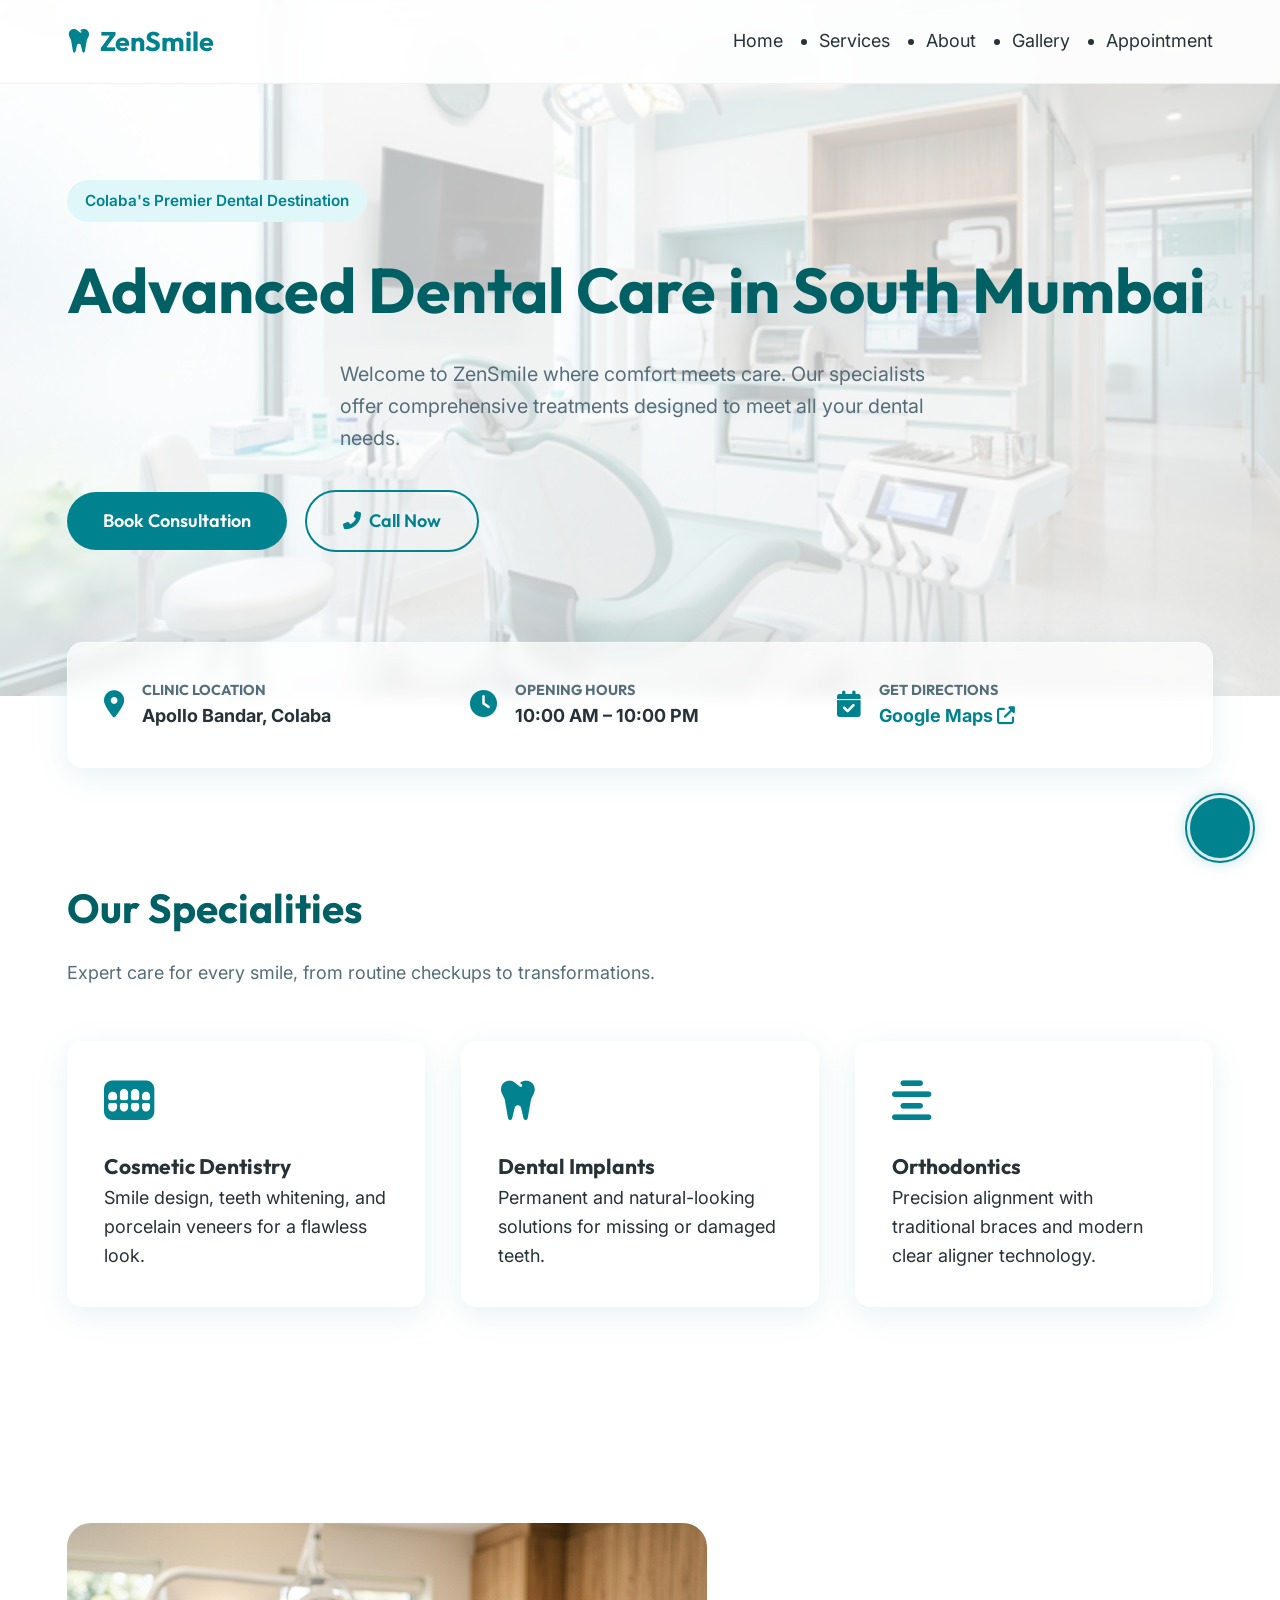
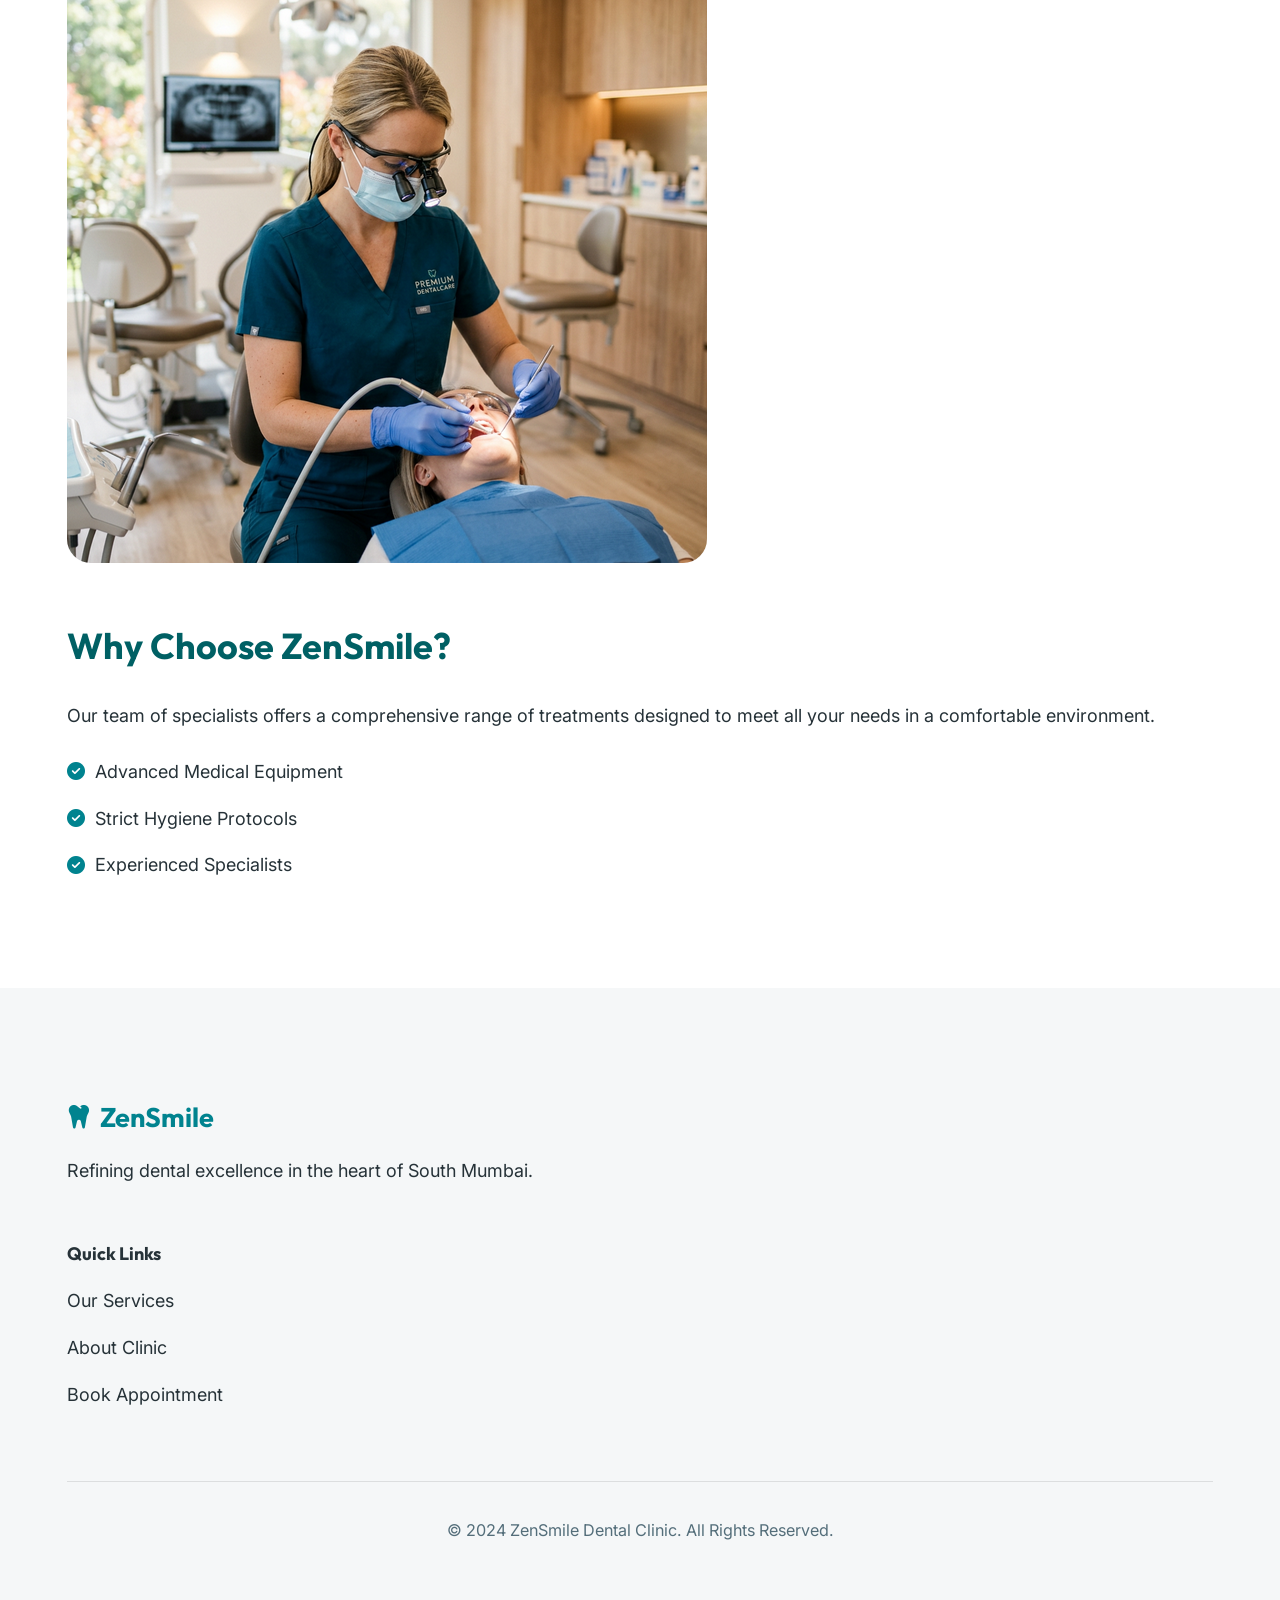
==== commit 4390f772: "Refinement: Enhanced hero background, implemented horizontal mobile nav, and added ZenCursor answeri" ====
--- a/index.html
+++ b/index.html
@@ -30,11 +30,6 @@
                 <li><a href="gallery.html">Gallery</a></li>
                 <li><a href="contact.html">Appointment</a></li>
             </ul>
-            <div class="menu-trigger" id="menu-toggle">
-                <span></span>
-                <span></span>
-                <span></span>
-            </div>
         </div>
     </nav>
 
@@ -147,7 +142,13 @@
         </div>
     </footer>
 
-    <script src="zenbot.js"></script>
+    <div class="zen-cursor-container">
+        <div class="zen-answer-bubble" id="zen-bubble">How can I help you today?</div>
+        <div class="zen-cursor" id="zen-cursor">
+            <i class="fas fa-sparkles"></i>
+        </div>
+    </div>
+
     <script src="main.js"></script>
 </body>
 </html>
--- a/styles.css
+++ b/styles.css
@@ -164,39 +164,23 @@
     color: var(--primary);
 }
 
+/* Horizontal Mobile Nav */
 .nav-links {
-    position: fixed;
-    top: 0;
-    right: -100%;
-    width: 100%;
-    height: 100vh;
-    background: var(--bg-white);
-    display: flex;
-    flex-direction: column;
-    align-items: center;
-    justify-content: center;
-    gap: 2rem;
-    transition: 0.5s ease;
-    z-index: 999;
-}
-
-.nav-links.active {
-    right: 0;
-}
-
-.nav-links li a {
-    font-size: 1.25rem;
-    font-weight: 600;
-    color: var(--text-main);
+    display: flex;
+    gap: 1.5rem;
+    overflow-x: auto;
+    white-space: nowrap;
+    -webkit-overflow-scrolling: touch;
+    padding: 0.5rem 0;
+    scrollbar-width: none;
+}
+
+.nav-links::-webkit-scrollbar {
+    display: none;
 }
 
 .menu-trigger {
-    cursor: pointer;
-    z-index: 1001;
-    display: flex;
-    flex-direction: column;
-    gap: 6px;
-    padding: 10px;
+    display: none;
 }
 
 .menu-trigger span {
@@ -214,7 +198,7 @@
 /* Hero Section */
 .hero {
     padding: 8rem 0 4rem;
-    background: linear-gradient(135deg, var(--primary-light) 0%, #fff 100%);
+    background: var(--bg-white);
     text-align: center;
     position: relative;
     overflow: hidden;
@@ -223,11 +207,12 @@
 .hero-img-bg {
     position: absolute;
     top: 0;
-    right: 0;
+    left: 0;
     width: 100%;
     height: 100%;
     object-fit: cover;
-    opacity: 0.1;
+    opacity: 0.25; /* Increased clarity */
+    filter: saturate(1.2);
     z-index: 0;
 }
 
@@ -341,14 +326,63 @@
     }
 }
 
-/* Entrance Animations */
-.reveal {
+/* ZenCursor Shining Effect */
+.zen-cursor-container {
+    position: fixed;
+    bottom: 30px;
+    right: 30px;
+    z-index: 9999;
+    display: flex;
+    align-items: center;
+    gap: 15px;
+}
+
+.zen-cursor {
+    width: 60px;
+    height: 60px;
+    background: var(--primary);
+    border-radius: 50%;
+    display: flex;
+    align-items: center;
+    justify-content: center;
+    color: white;
+    cursor: pointer;
+    position: relative;
+    box-shadow: 0 0 20px rgba(0, 131, 143, 0.4);
+    transition: var(--transition);
+}
+
+.zen-cursor::after {
+    content: '';
+    position: absolute;
+    inset: -5px;
+    border: 2px solid var(--primary);
+    border-radius: 50%;
+    animation: shine-ring 2s infinite;
+}
+
+@keyframes shine-ring {
+    0% { transform: scale(1); opacity: 1; }
+    100% { transform: scale(1.5); opacity: 0; }
+}
+
+.zen-answer-bubble {
+    background: var(--glass);
+    backdrop-filter: blur(10px);
+    padding: 15px 25px;
+    border-radius: 30px 30px 0 30px;
+    border: 1px solid var(--glass-border);
+    max-width: 250px;
+    font-size: 0.9rem;
+    font-weight: 500;
+    box-shadow: var(--shadow-soft);
     opacity: 0;
     transform: translateY(20px);
-    transition: 0.8s cubic-bezier(0.165, 0.84, 0.44, 1);
-}
-
-.reveal.visible {
+    transition: var(--transition);
+    pointer-events: none;
+}
+
+.zen-answer-bubble.active {
     opacity: 1;
     transform: translateY(0);
 }
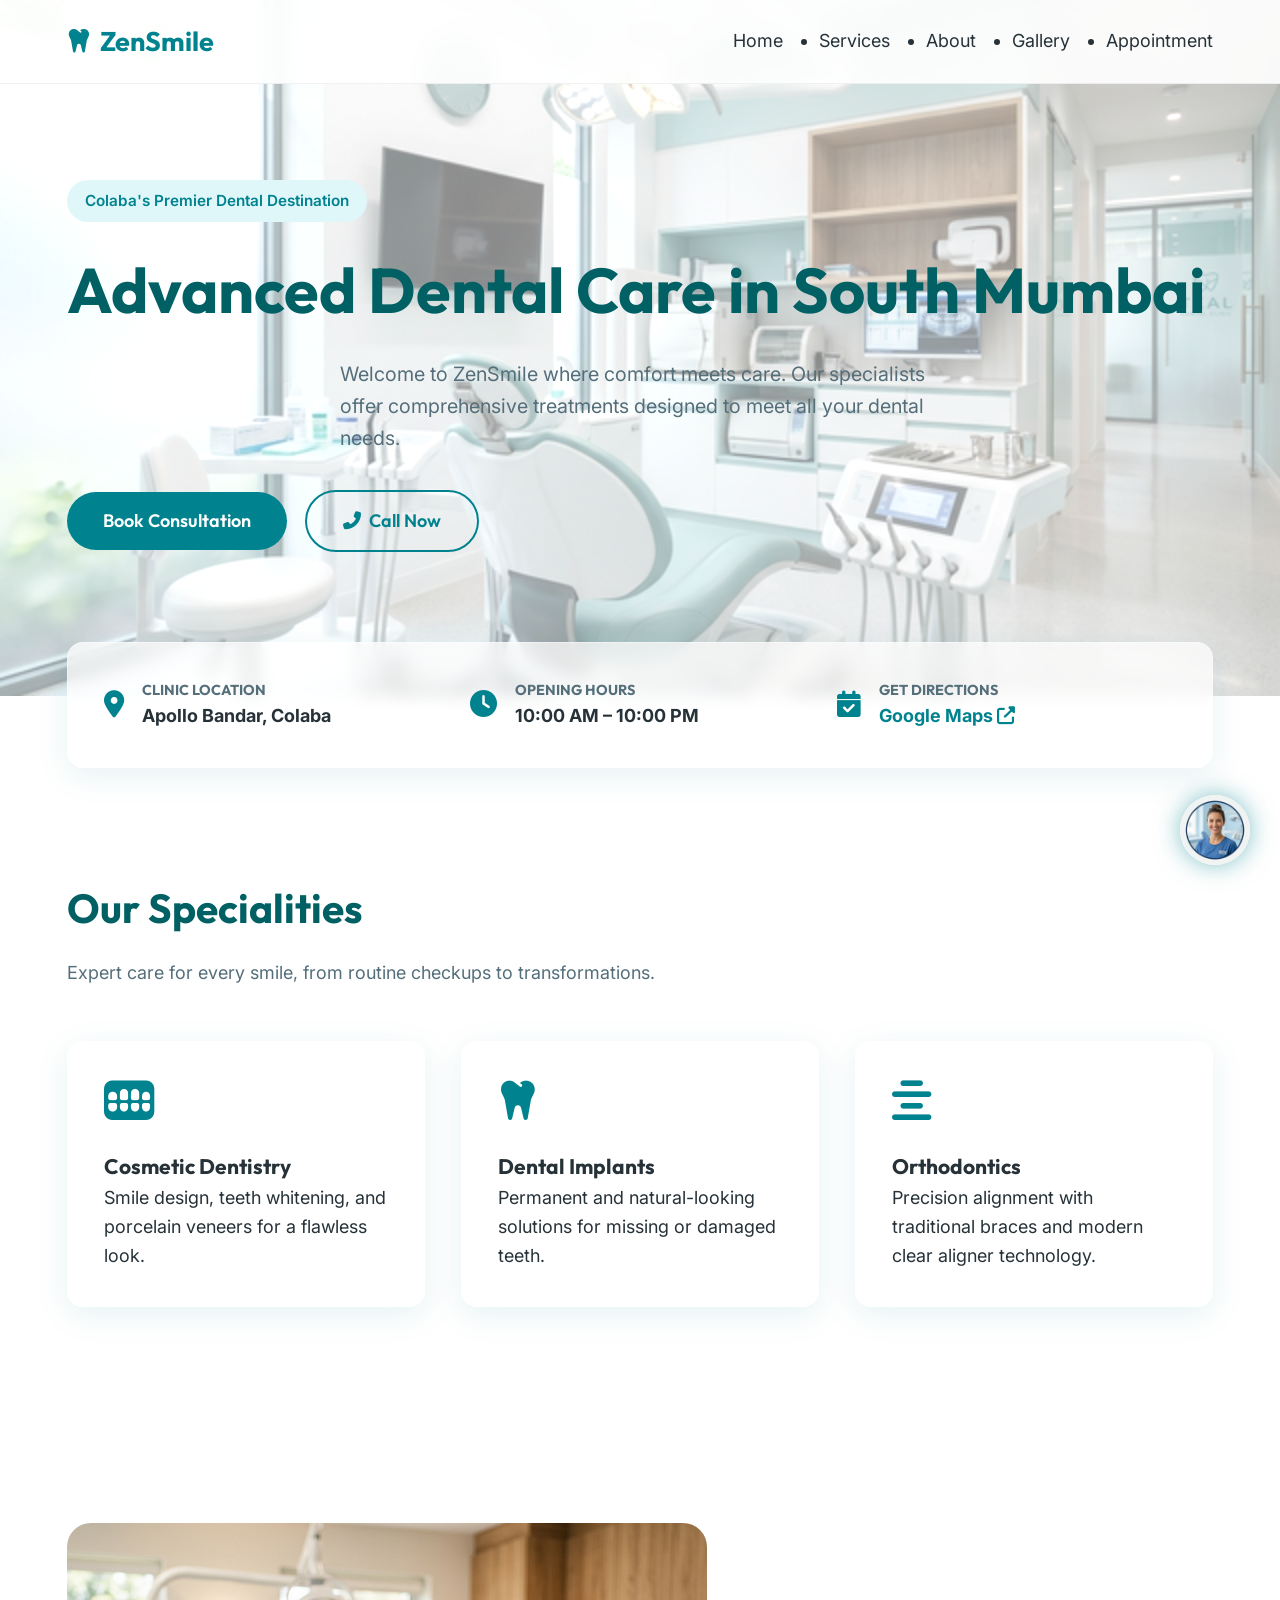
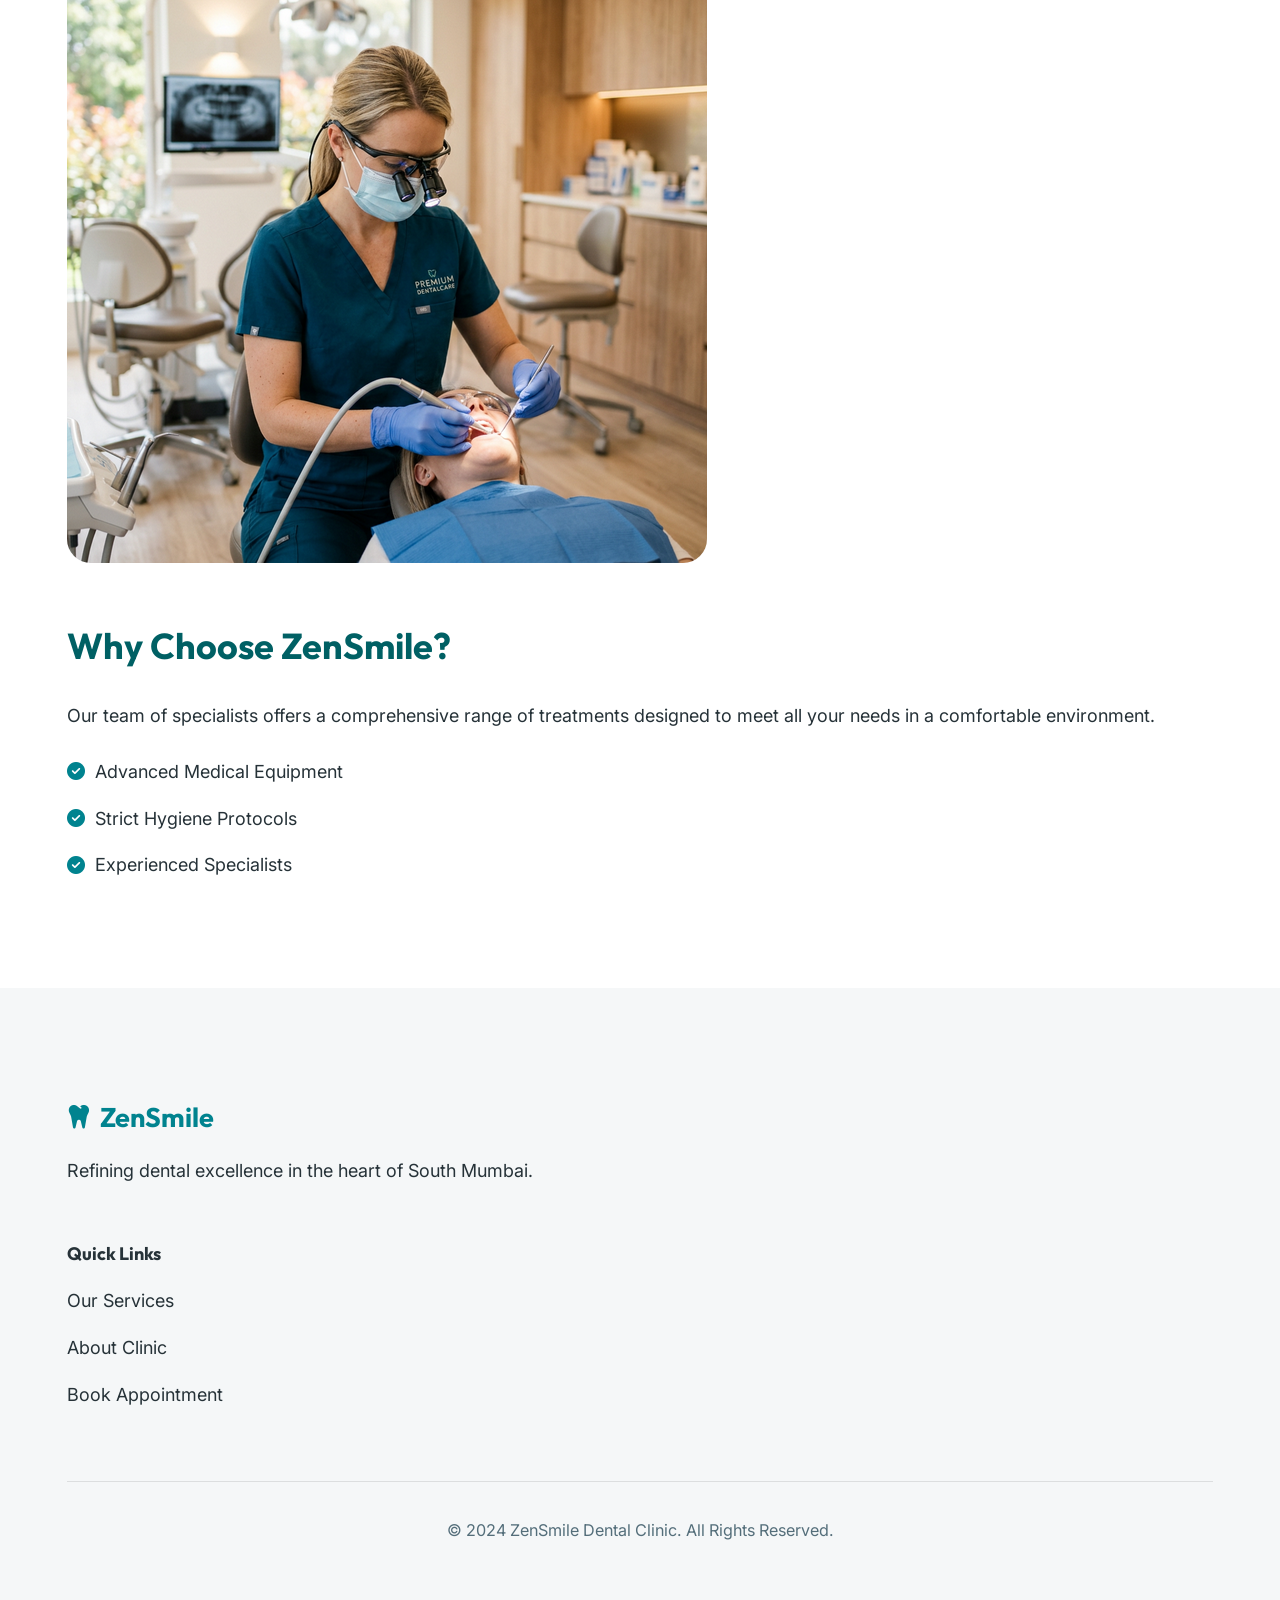
==== commit de942aa9: "Enhancement: Added Nurse Assistant avatar, conversational flow, and maximized background clarity" ====
--- a/index.html
+++ b/index.html
@@ -143,9 +143,9 @@
     </footer>
 
     <div class="zen-cursor-container">
-        <div class="zen-answer-bubble" id="zen-bubble">How can I help you today?</div>
+        <div class="zen-answer-bubble" id="zen-bubble">Hi, I'm Nurse Sarah! Tap me to talk.</div>
         <div class="zen-cursor" id="zen-cursor">
-            <i class="fas fa-sparkles"></i>
+            <!-- Nurse face handled by CSS background -->
         </div>
     </div>
 
--- a/styles.css
+++ b/styles.css
@@ -211,8 +211,8 @@
     width: 100%;
     height: 100%;
     object-fit: cover;
-    opacity: 0.25; /* Increased clarity */
-    filter: saturate(1.2);
+    opacity: 0.45; /* Maximum clarity requested */
+    filter: saturate(1.1) brightness(1.1);
     z-index: 0;
 }
 
@@ -338,51 +338,65 @@
 }
 
 .zen-cursor {
-    width: 60px;
-    height: 60px;
-    background: var(--primary);
+    width: 70px; /* Slightly larger for the face */
+    height: 70px;
+    background: url('zensmile_nurse_icon.png') no-repeat center center/cover;
     border-radius: 50%;
     display: flex;
     align-items: center;
     justify-content: center;
-    color: white;
     cursor: pointer;
     position: relative;
-    box-shadow: 0 0 20px rgba(0, 131, 143, 0.4);
-    transition: var(--transition);
-}
-
-.zen-cursor::after {
-    content: '';
-    position: absolute;
-    inset: -5px;
-    border: 2px solid var(--primary);
-    border-radius: 50%;
-    animation: shine-ring 2s infinite;
-}
-
-@keyframes shine-ring {
-    0% { transform: scale(1); opacity: 1; }
-    100% { transform: scale(1.5); opacity: 0; }
+    box-shadow: 0 0 25px rgba(0, 131, 143, 0.5);
+    transition: var(--transition);
+    border: 3px solid var(--white);
+}
+
+.zen-cursor:hover {
+    transform: scale(1.1);
 }
 
 .zen-answer-bubble {
-    background: var(--glass);
-    backdrop-filter: blur(10px);
+    background: var(--bg-white);
     padding: 15px 25px;
-    border-radius: 30px 30px 0 30px;
-    border: 1px solid var(--glass-border);
-    max-width: 250px;
-    font-size: 0.9rem;
+    border-radius: 20px 20px 0 20px;
+    border: 1px solid var(--primary-light);
+    max-width: 280px;
+    font-size: 0.95rem;
     font-weight: 500;
     box-shadow: var(--shadow-soft);
     opacity: 0;
     transform: translateY(20px);
     transition: var(--transition);
     pointer-events: none;
+    line-height: 1.4;
 }
 
 .zen-answer-bubble.active {
     opacity: 1;
     transform: translateY(0);
-}
+    pointer-events: auto;
+}
+
+.typing-dots {
+    display: flex;
+    gap: 4px;
+    justify-content: center;
+    padding: 5px 0;
+}
+
+.typing-dots span {
+    width: 6px;
+    height: 6px;
+    background: var(--primary);
+    border-radius: 50%;
+    animation: bounce 1.4s infinite ease-in-out;
+}
+
+.typing-dots span:nth-child(2) { animation-delay: 0.2s; }
+.typing-dots span:nth-child(3) { animation-delay: 0.4s; }
+
+@keyframes bounce {
+    0%, 80%, 100% { transform: scale(0); }
+    40% { transform: scale(1); }
+}
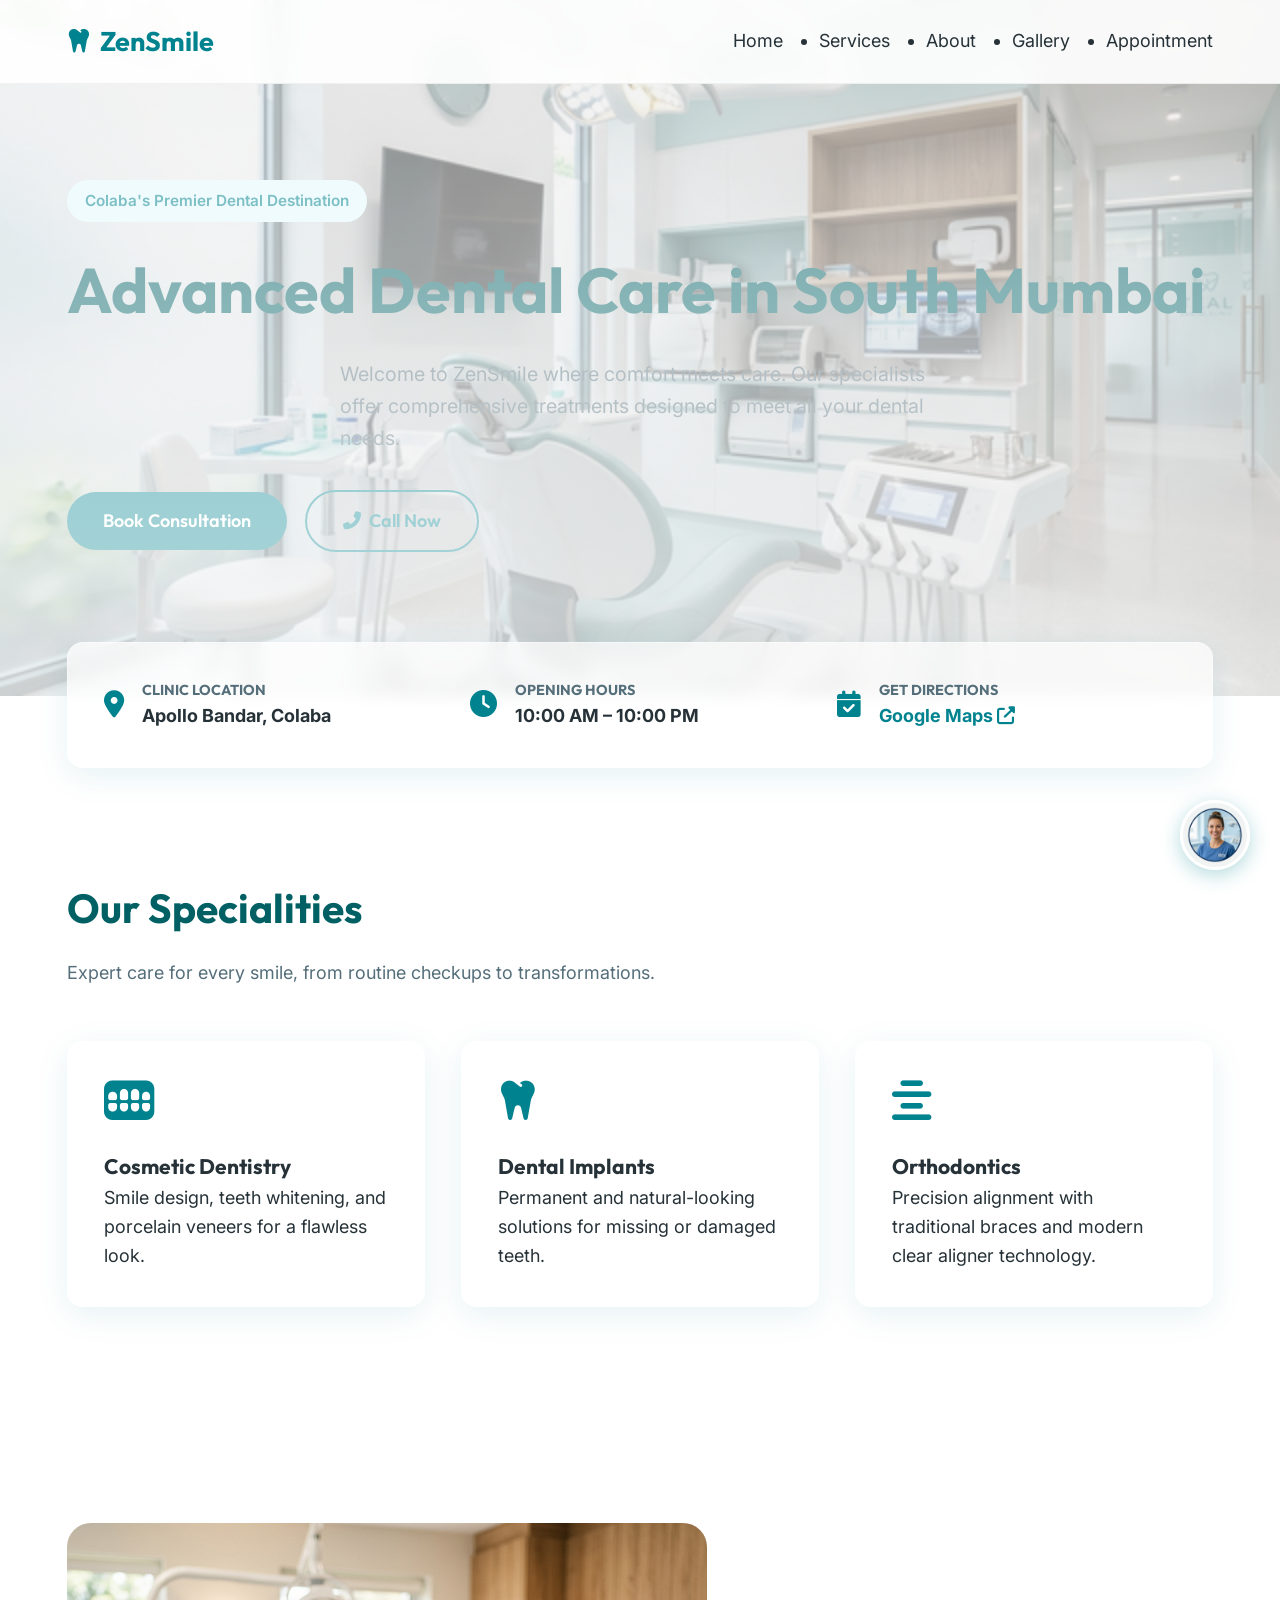
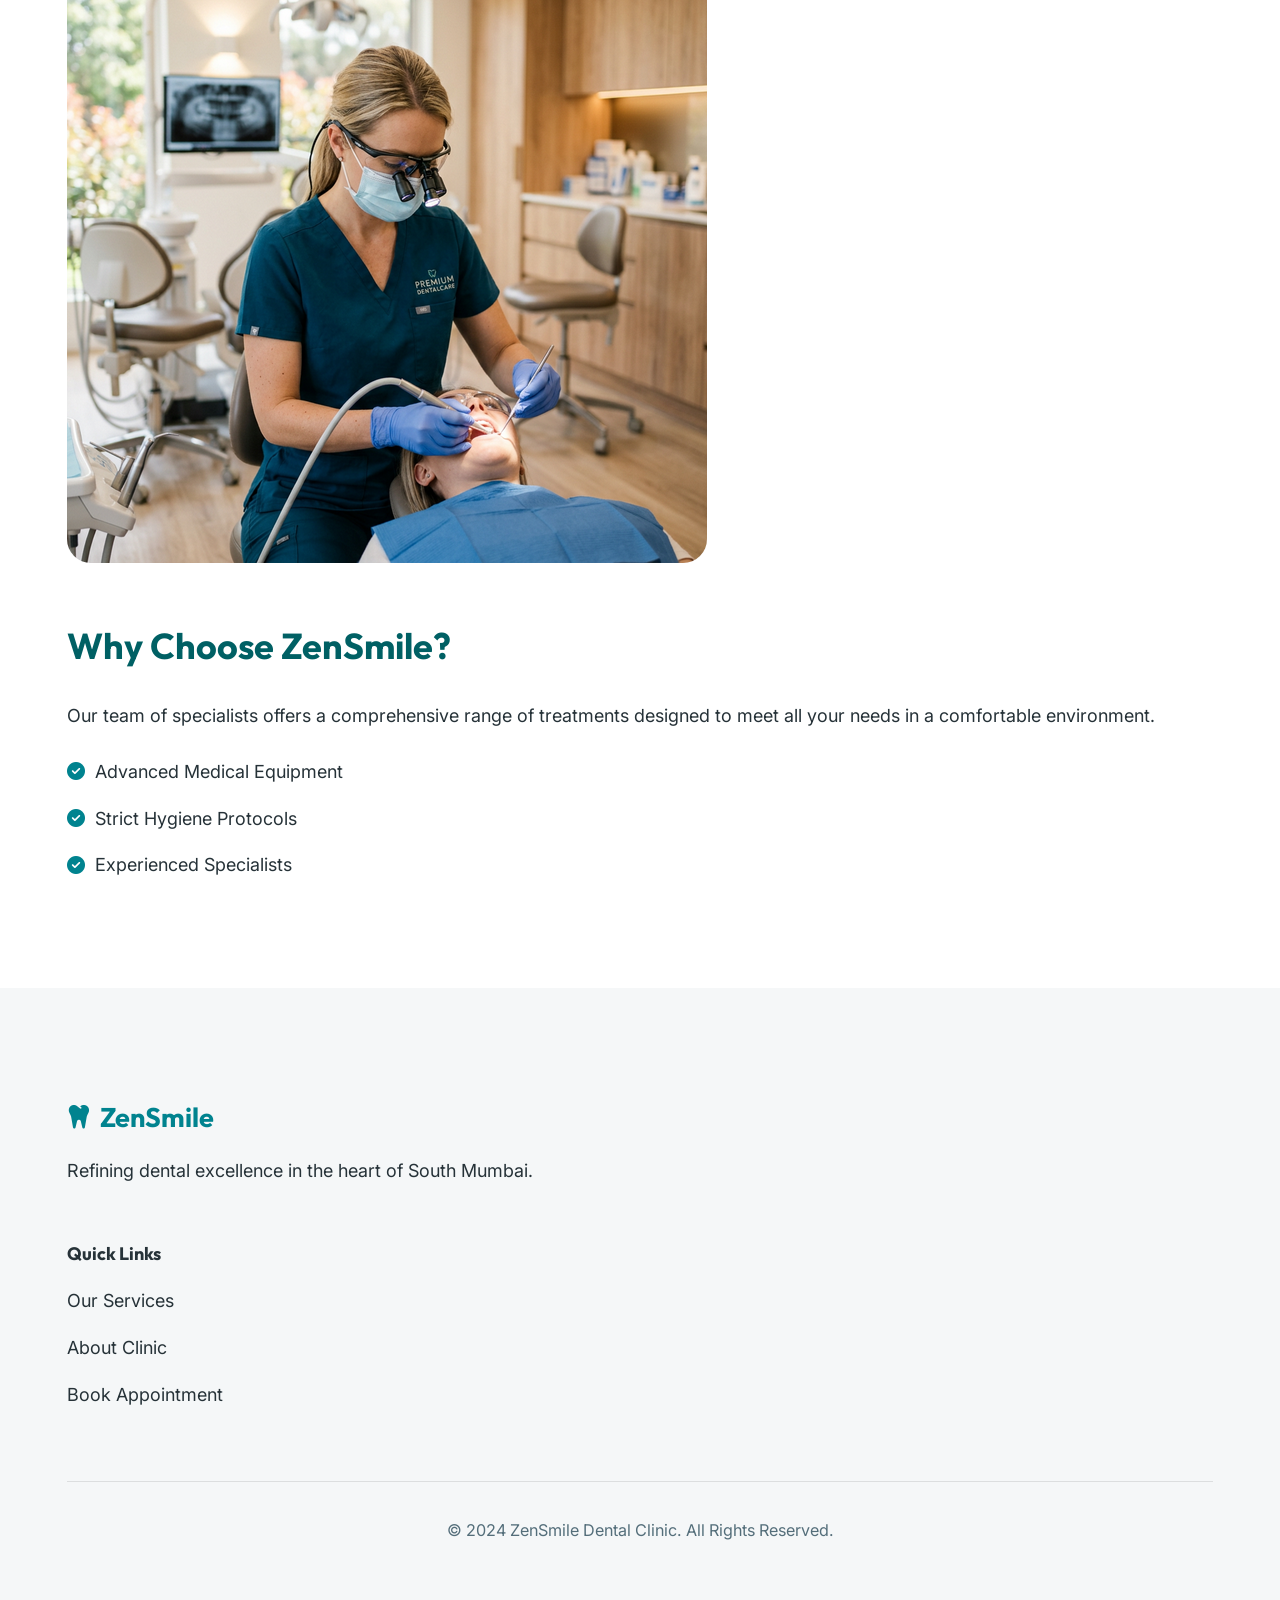
==== commit aa799de5: "Feature: Implemented full 2-way interactive chat for Nurse Sarah and maximized hero image clarity" ====
--- a/index.html
+++ b/index.html
@@ -143,10 +143,29 @@
     </footer>
 
     <div class="zen-cursor-container">
-        <div class="zen-answer-bubble" id="zen-bubble">Hi, I'm Nurse Sarah! Tap me to talk.</div>
-        <div class="zen-cursor" id="zen-cursor">
-            <!-- Nurse face handled by CSS background -->
+        <!-- Chat Window -->
+        <div class="chat-window" id="chat-window">
+            <div class="chat-header">
+                <img src="zensmile_nurse_icon.png" alt="Nurse Sarah">
+                <div>
+                    <div style="font-weight: 700; font-size: 0.9rem;">Nurse Sarah</div>
+                    <div style="font-size: 0.7rem; opacity: 0.8;">Online | ZenSmile Assistant</div>
+                </div>
+                <i class="fas fa-times" id="close-chat" style="margin-left: auto; cursor: pointer;"></i>
+            </div>
+            <div class="chat-history" id="chat-history">
+                <div class="msg msg-bot">Hi! I'm Nurse Sarah. How can I help you today?</div>
+            </div>
+            <div class="chat-input-area">
+                <input type="text" id="chat-input" placeholder="Type your message...">
+                <button class="chat-send-btn" id="chat-send">
+                    <i class="fas fa-paper-plane"></i>
+                </button>
+            </div>
         </div>
+
+        <!-- Chat Toggle -->
+        <div class="zen-cursor" id="zen-cursor"></div>
     </div>
 
     <script src="main.js"></script>
--- a/styles.css
+++ b/styles.css
@@ -211,9 +211,22 @@
     width: 100%;
     height: 100%;
     object-fit: cover;
-    opacity: 0.45; /* Maximum clarity requested */
-    filter: saturate(1.1) brightness(1.1);
+    opacity: 0.8; /* Maximized clarity as requested */
+    filter: saturate(1.1) brightness(0.9); /* Slight brightness reduction for text contrast */
     z-index: 0;
+}
+
+.hero::after {
+    content: '';
+    position: absolute;
+    inset: 0;
+    background: linear-gradient(to bottom, rgba(255,255,255,0.4), rgba(255,255,255,0.7));
+    z-index: 1;
+}
+
+.hero-content {
+    position: relative;
+    z-index: 2; /* Bring content above overlay */
 }
 
 .hero-content {
@@ -337,45 +350,137 @@
     gap: 15px;
 }
 
+/* Nurse Sarah Chat UI */
+.zen-cursor-container {
+    position: fixed;
+    bottom: 30px;
+    right: 30px;
+    z-index: 9999;
+    display: flex;
+    flex-direction: column;
+    align-items: flex-end;
+    gap: 15px;
+}
+
+.chat-window {
+    width: 320px;
+    height: 450px;
+    background: var(--bg-white);
+    border-radius: var(--radius-lg);
+    box-shadow: 0 10px 40px rgba(0,0,0,0.15);
+    display: flex;
+    flex-direction: column;
+    overflow: hidden;
+    transform: translateY(20px) scale(0.95);
+    opacity: 0;
+    pointer-events: none;
+    transition: var(--transition);
+    border: 1px solid var(--primary-light);
+}
+
+.chat-window.active {
+    opacity: 1;
+    transform: translateY(0) scale(1);
+    pointer-events: auto;
+}
+
+.chat-header {
+    background: var(--primary);
+    color: white;
+    padding: 1.25rem;
+    display: flex;
+    align-items: center;
+    gap: 12px;
+}
+
+.chat-header img {
+    width: 35px;
+    height: 35px;
+    border-radius: 50%;
+    border: 2px solid white;
+}
+
+.chat-history {
+    flex: 1;
+    padding: 1rem;
+    overflow-y: auto;
+    display: flex;
+    flex-direction: column;
+    gap: 12px;
+    background: #f8fafb;
+}
+
+.msg {
+    max-width: 80%;
+    padding: 10px 15px;
+    border-radius: 18px;
+    font-size: 0.9rem;
+    line-height: 1.4;
+}
+
+.msg-bot {
+    background: white;
+    color: var(--text-main);
+    align-self: flex-start;
+    border-bottom-left-radius: 4px;
+    box-shadow: 0 2px 5px rgba(0,0,0,0.05);
+}
+
+.msg-user {
+    background: var(--primary);
+    color: white;
+    align-self: flex-end;
+    border-bottom-right-radius: 4px;
+}
+
+.chat-input-area {
+    padding: 1rem;
+    background: white;
+    border-top: 1px solid var(--primary-light);
+    display: flex;
+    gap: 10px;
+}
+
+.chat-input-area input {
+    flex: 1;
+    border: 1px solid var(--primary-light);
+    border-radius: 20px;
+    padding: 8px 15px;
+    outline: none;
+    font-size: 0.9rem;
+}
+
+.chat-send-btn {
+    background: var(--primary);
+    color: white;
+    border: none;
+    width: 35px;
+    height: 35px;
+    border-radius: 50%;
+    cursor: pointer;
+    display: flex;
+    align-items: center;
+    justify-content: center;
+    transition: var(--transition);
+}
+
+.chat-send-btn:hover {
+    transform: scale(1.1);
+}
+
 .zen-cursor {
-    width: 70px; /* Slightly larger for the face */
+    width: 70px;
     height: 70px;
     background: url('zensmile_nurse_icon.png') no-repeat center center/cover;
     border-radius: 50%;
-    display: flex;
-    align-items: center;
-    justify-content: center;
     cursor: pointer;
-    position: relative;
-    box-shadow: 0 0 25px rgba(0, 131, 143, 0.5);
-    transition: var(--transition);
-    border: 3px solid var(--white);
+    box-shadow: 0 5px 20px rgba(0,131,143,0.3);
+    border: 3px solid white;
+    transition: var(--transition);
 }
 
 .zen-cursor:hover {
-    transform: scale(1.1);
-}
-
-.zen-answer-bubble {
-    background: var(--bg-white);
-    padding: 15px 25px;
-    border-radius: 20px 20px 0 20px;
-    border: 1px solid var(--primary-light);
-    max-width: 280px;
-    font-size: 0.95rem;
-    font-weight: 500;
-    box-shadow: var(--shadow-soft);
-    opacity: 0;
-    transform: translateY(20px);
-    transition: var(--transition);
-    pointer-events: none;
-    line-height: 1.4;
-}
-
-.zen-answer-bubble.active {
-    opacity: 1;
-    transform: translateY(0);
-    pointer-events: auto;
+    transform: scale(1.05);
 }
 
 .typing-dots {
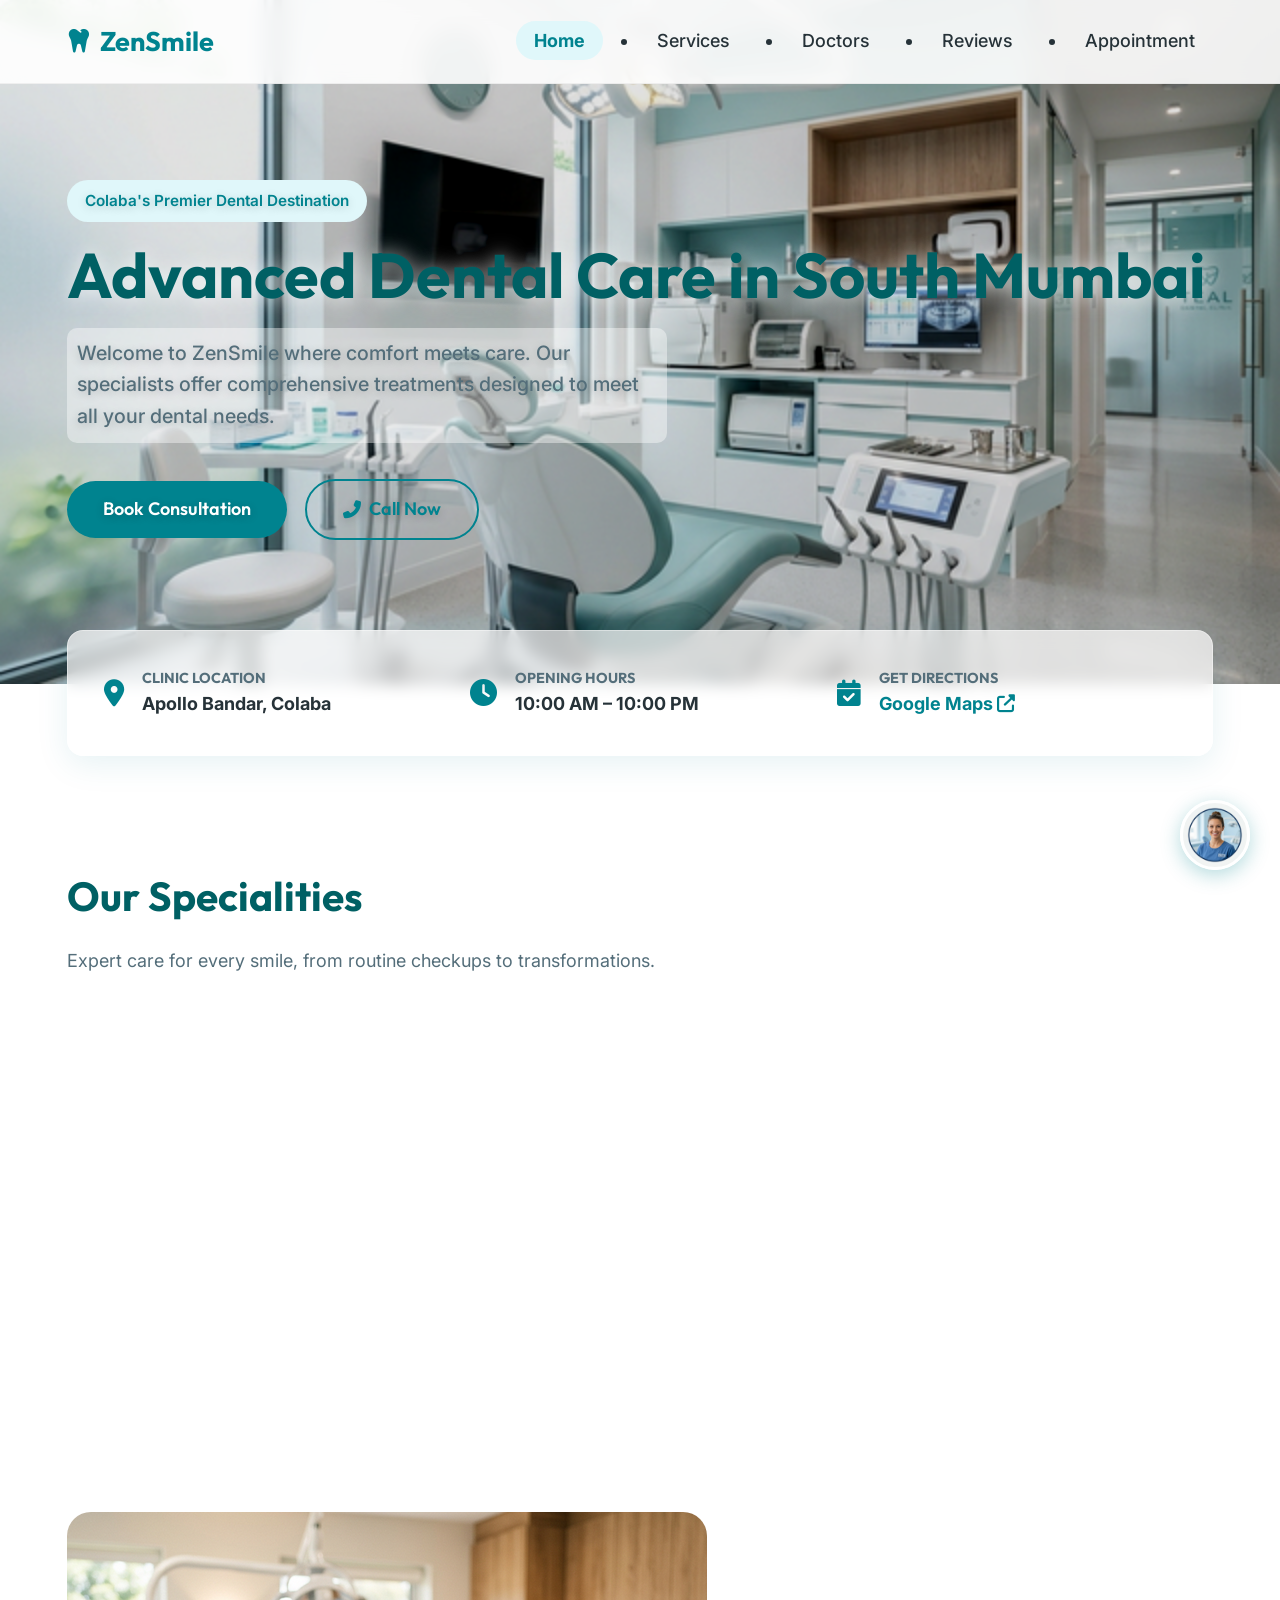
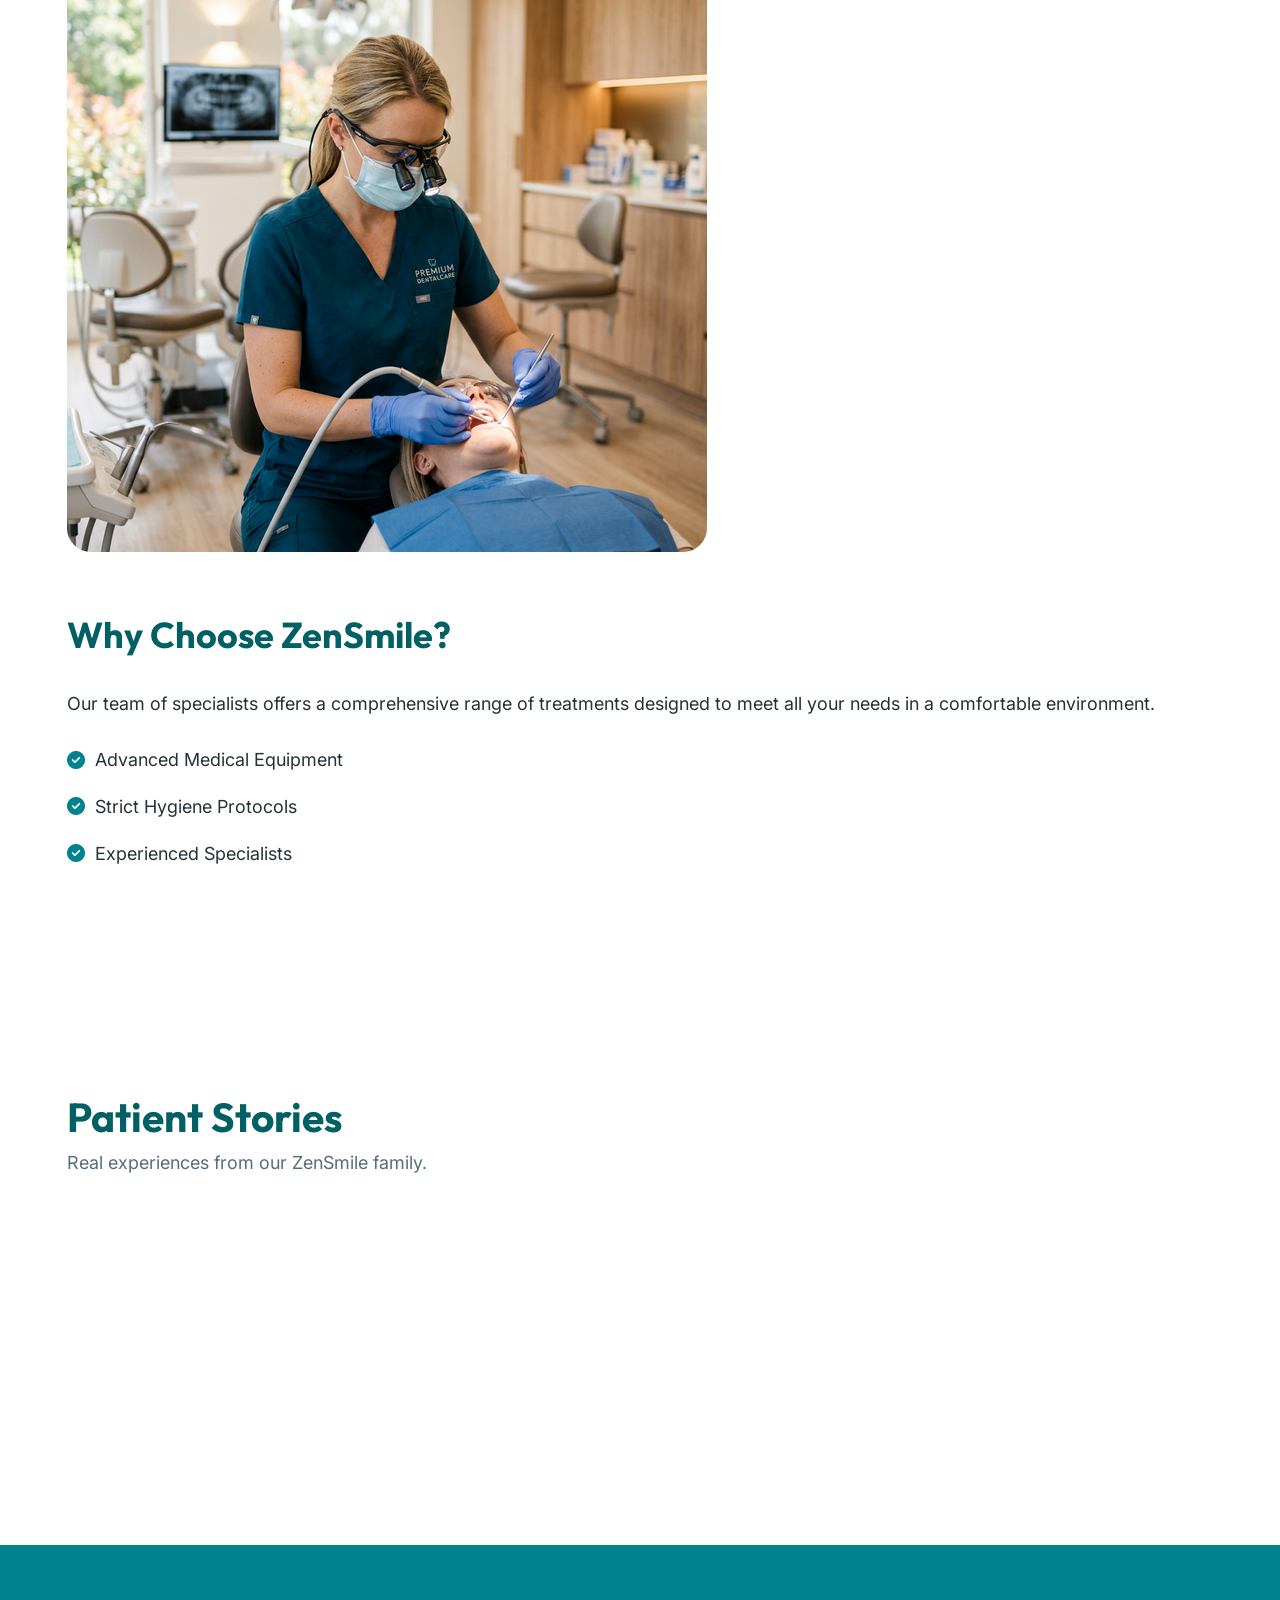
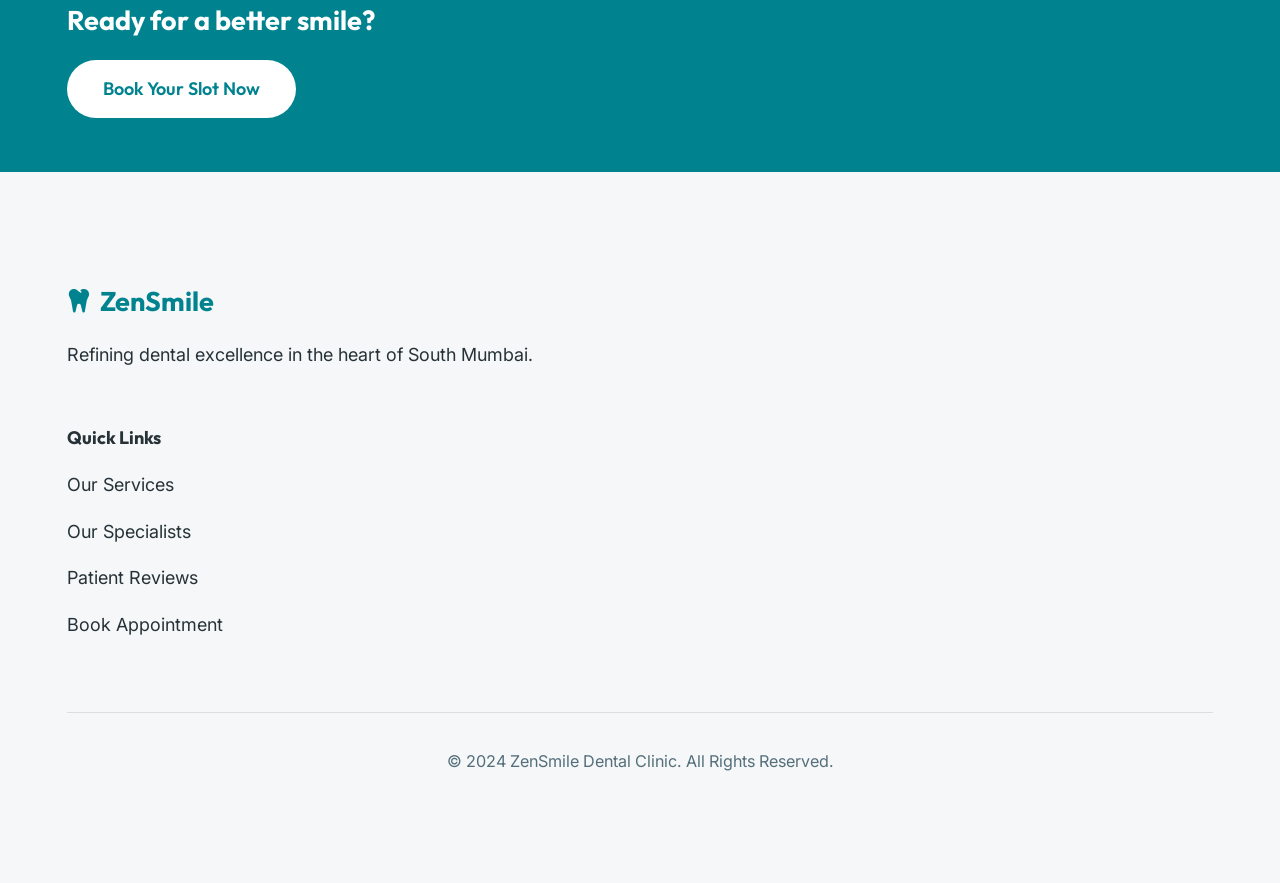
==== commit a9305262: "Feature: Added Testimonials section and updated global navigation" ====
--- a/index.html
+++ b/index.html
@@ -26,8 +26,8 @@
             <ul class="nav-links">
                 <li><a href="index.html">Home</a></li>
                 <li><a href="services.html">Services</a></li>
-                <li><a href="about.html">About</a></li>
-                <li><a href="gallery.html">Gallery</a></li>
+                <li><a href="about.html#specialists">Doctors</a></li>
+                <li><a href="#testimonials">Reviews</a></li>
                 <li><a href="contact.html">Appointment</a></li>
             </ul>
         </div>
@@ -117,6 +117,38 @@
                 </div>
             </div>
         </section>
+        <section class="section-padding" id="testimonials">
+            <div class="container">
+                <div class="text-center reveal" style="margin-bottom: 3rem;">
+                    <h2 style="font-size: 2.25rem; color: var(--primary-dark);">Patient Stories</h2>
+                    <p style="color: var(--text-muted);">Real experiences from our ZenSmile family.</p>
+                </div>
+                <div class="card-grid">
+                    <div class="glass-card reveal">
+                        <p style="font-style: italic; margin-bottom: 1rem;">"The most painless root canal I've ever had. Dr. Aryan is truly a specialist. Highly recommend!"</p>
+                        <div style="font-weight: 700;">- Rahul S.</div>
+                        <div style="font-size: 0.8rem; color: var(--primary);">Root Canal Treatment</div>
+                    </div>
+                    <div class="glass-card reveal">
+                        <p style="font-style: italic; margin-bottom: 1rem;">"Finally found a clinic in Colaba that cares about comfort. My veneers look natural and amazing."</p>
+                        <div style="font-weight: 700;">- Ananya M.</div>
+                        <div style="font-size: 0.8rem; color: var(--primary);">Cosmetic Dentistry</div>
+                    </div>
+                    <div class="glass-card reveal">
+                        <p style="font-style: italic; margin-bottom: 1rem;">"Great with kids! My daughter actually looks forward to her dental checkups now. Thank you, ZenSmile."</p>
+                        <div style="font-weight: 700;">- K. Malhotra</div>
+                        <div style="font-size: 0.8rem; color: var(--primary);">Pediatric Care</div>
+                    </div>
+                </div>
+            </div>
+        </section>
+
+        <section class="info-strip bg-primary" style="background: var(--primary); color: white; padding: 3rem 0;">
+            <div class="container text-center reveal">
+                <h2 style="color: white; margin-bottom: 1rem;">Ready for a better smile?</h2>
+                <a href="contact.html" class="btn" style="background: white; color: var(--primary); border-radius: 50px;">Book Your Slot Now</a>
+            </div>
+        </section>
     </main>
 
     <footer class="section-padding" style="background: var(--bg-soft);">
@@ -132,7 +164,8 @@
                 <div style="display: grid; gap: 1rem;">
                     <h4>Quick Links</h4>
                     <a href="services.html">Our Services</a>
-                    <a href="about.html">About Clinic</a>
+                    <a href="about.html">Our Specialists</a>
+                    <a href="#testimonials">Patient Reviews</a>
                     <a href="contact.html">Book Appointment</a>
                 </div>
             </div>
--- a/styles.css
+++ b/styles.css
@@ -211,27 +211,55 @@
     width: 100%;
     height: 100%;
     object-fit: cover;
-    opacity: 0.8; /* Maximized clarity as requested */
-    filter: saturate(1.1) brightness(0.9); /* Slight brightness reduction for text contrast */
+    opacity: 1; /* Pure clarity */
+    filter: brightness(0.85) contrast(1.1); /* Slight dimming for white text pop */
     z-index: 0;
 }
 
-.hero::after {
-    content: '';
-    position: absolute;
-    inset: 0;
-    background: linear-gradient(to bottom, rgba(255,255,255,0.4), rgba(255,255,255,0.7));
-    z-index: 1;
-}
+/* Removed the washing-out white overlay */
 
 .hero-content {
     position: relative;
-    z-index: 2; /* Bring content above overlay */
+    z-index: 2;
+    text-shadow: 0 2px 10px rgba(0,0,0,0.2); /* Shadow for text visibility on clear pics */
+}
+
+.hero-content h1 {
+    color: var(--primary-dark);
+    font-size: 3rem;
+    margin-bottom: 1.5rem;
+    line-height: 1.1;
+    text-shadow: 1px 1px 20px rgba(255,255,255,0.8); /* Glow behind dark text for clarity */
+}
+
+.hero-content p {
+    color: var(--text-main);
+    font-weight: 500;
+    max-width: 600px;
+    margin: 0 auto 2rem;
+    font-size: 1.1rem;
+    background: rgba(255, 255, 255, 0.4); /* Subtle glass backing for text */
+    padding: 10px;
+    border-radius: 10px;
+    display: inline-block;
 }
 
 .hero-content {
     position: relative;
     z-index: 1;
+}
+
+.nav-links li a {
+    font-weight: 500;
+    font-size: 0.95rem;
+    padding: 0.5rem 1rem;
+    border-radius: 50px;
+}
+
+.nav-links li a.active {
+    background: var(--primary-light);
+    color: var(--primary);
+    font-weight: 700;
 }
 
 .hero h1 {
